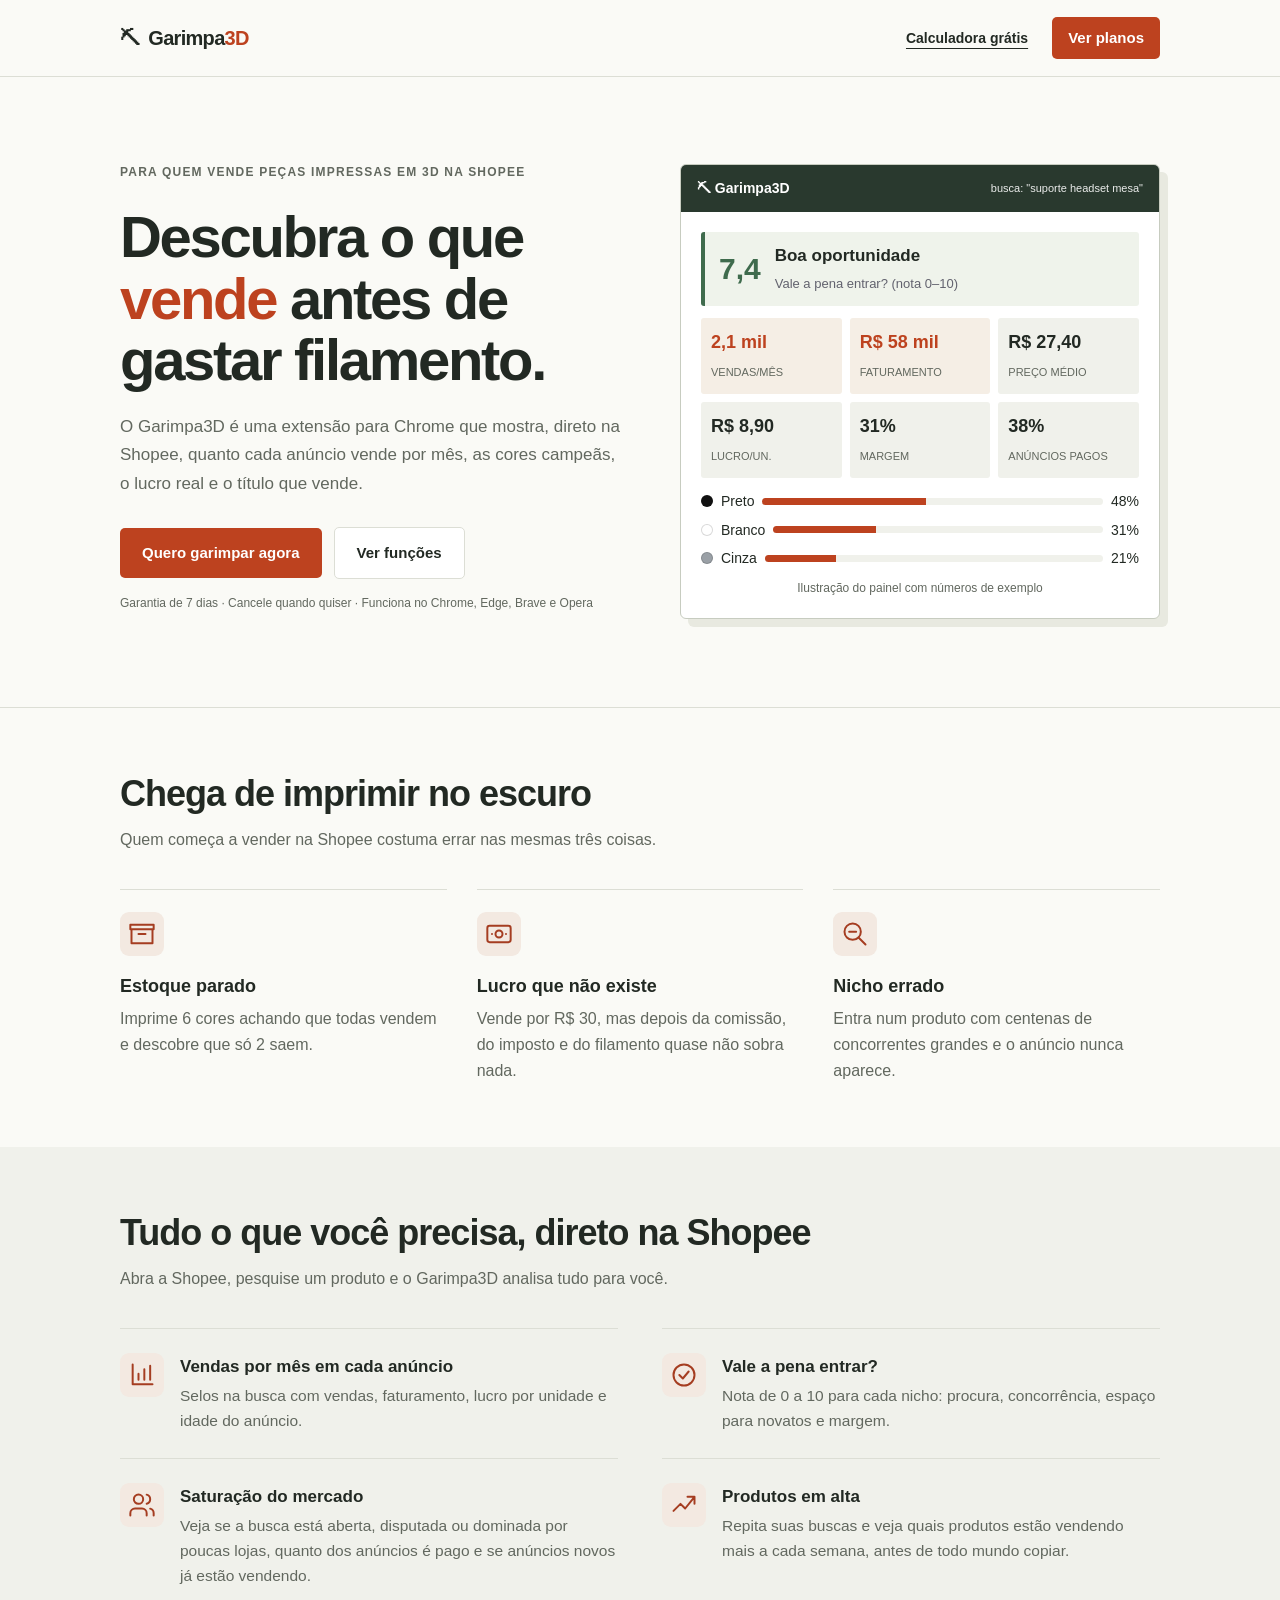
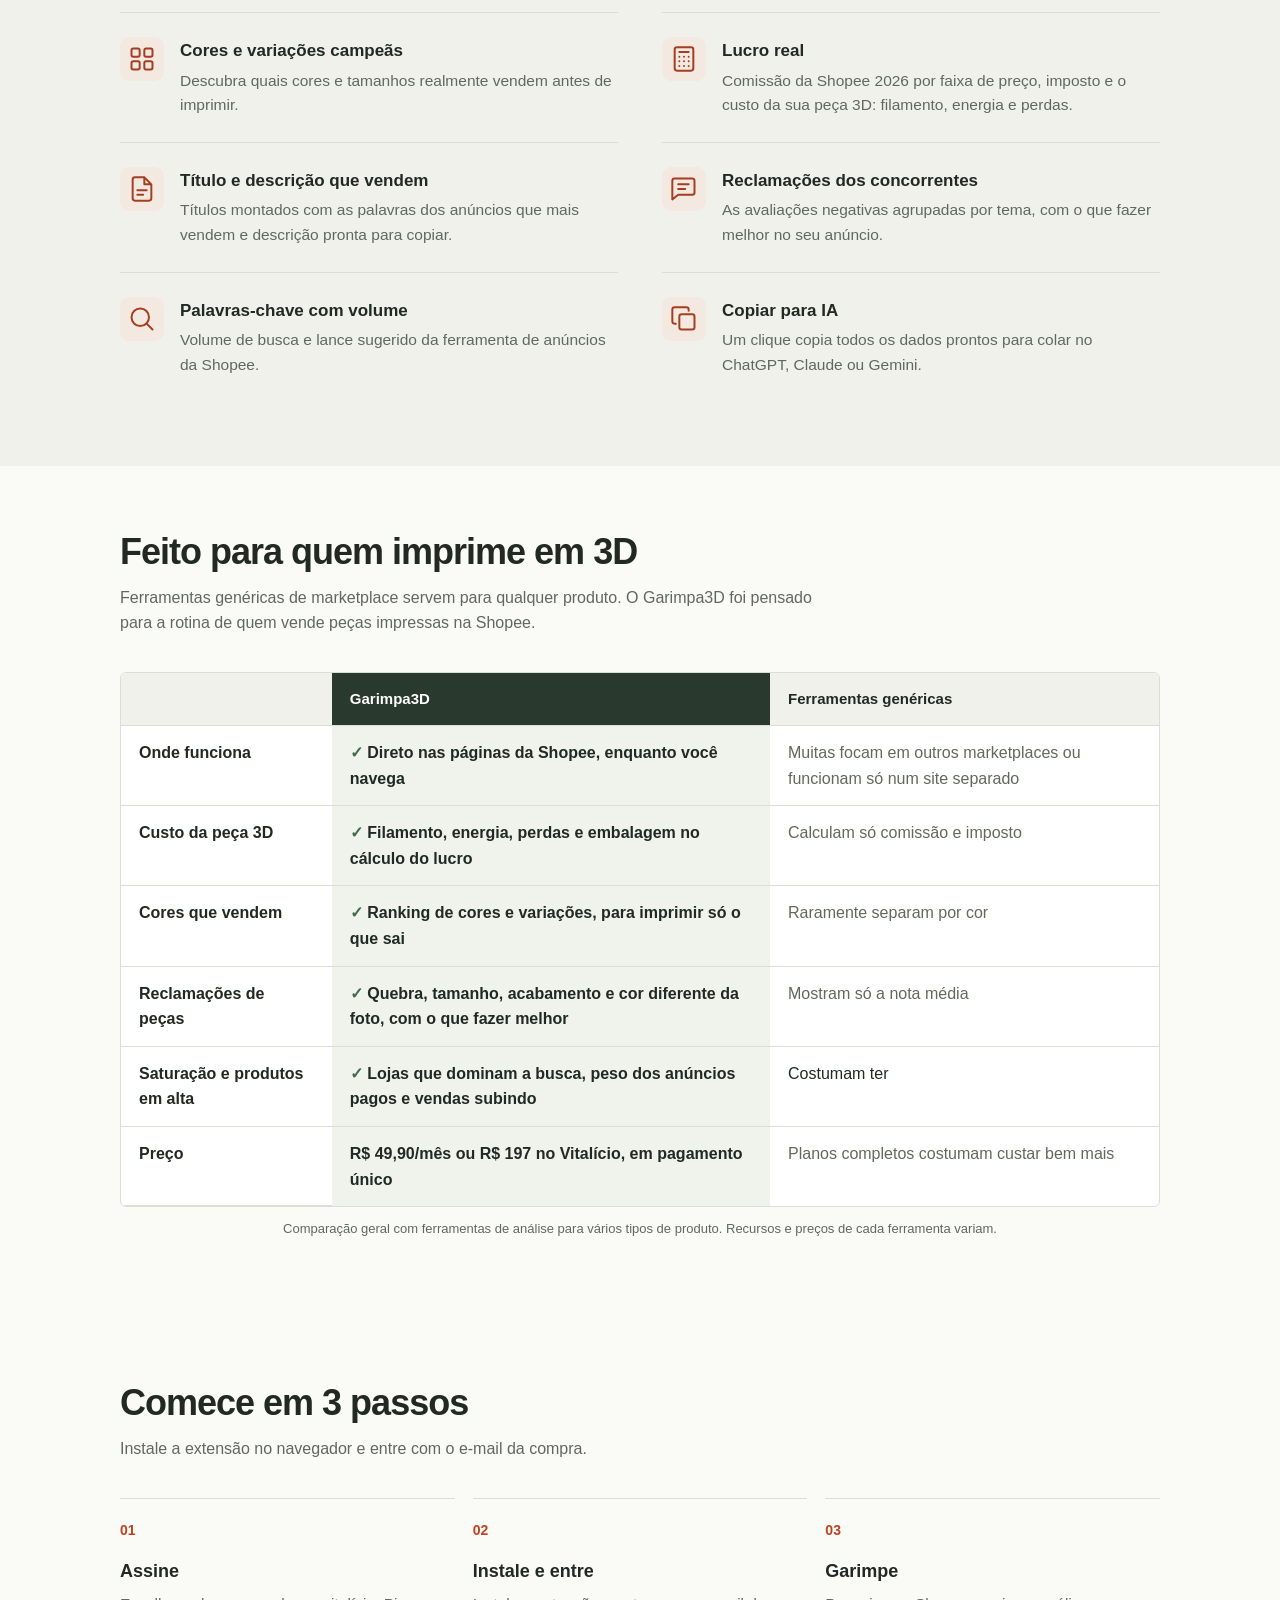
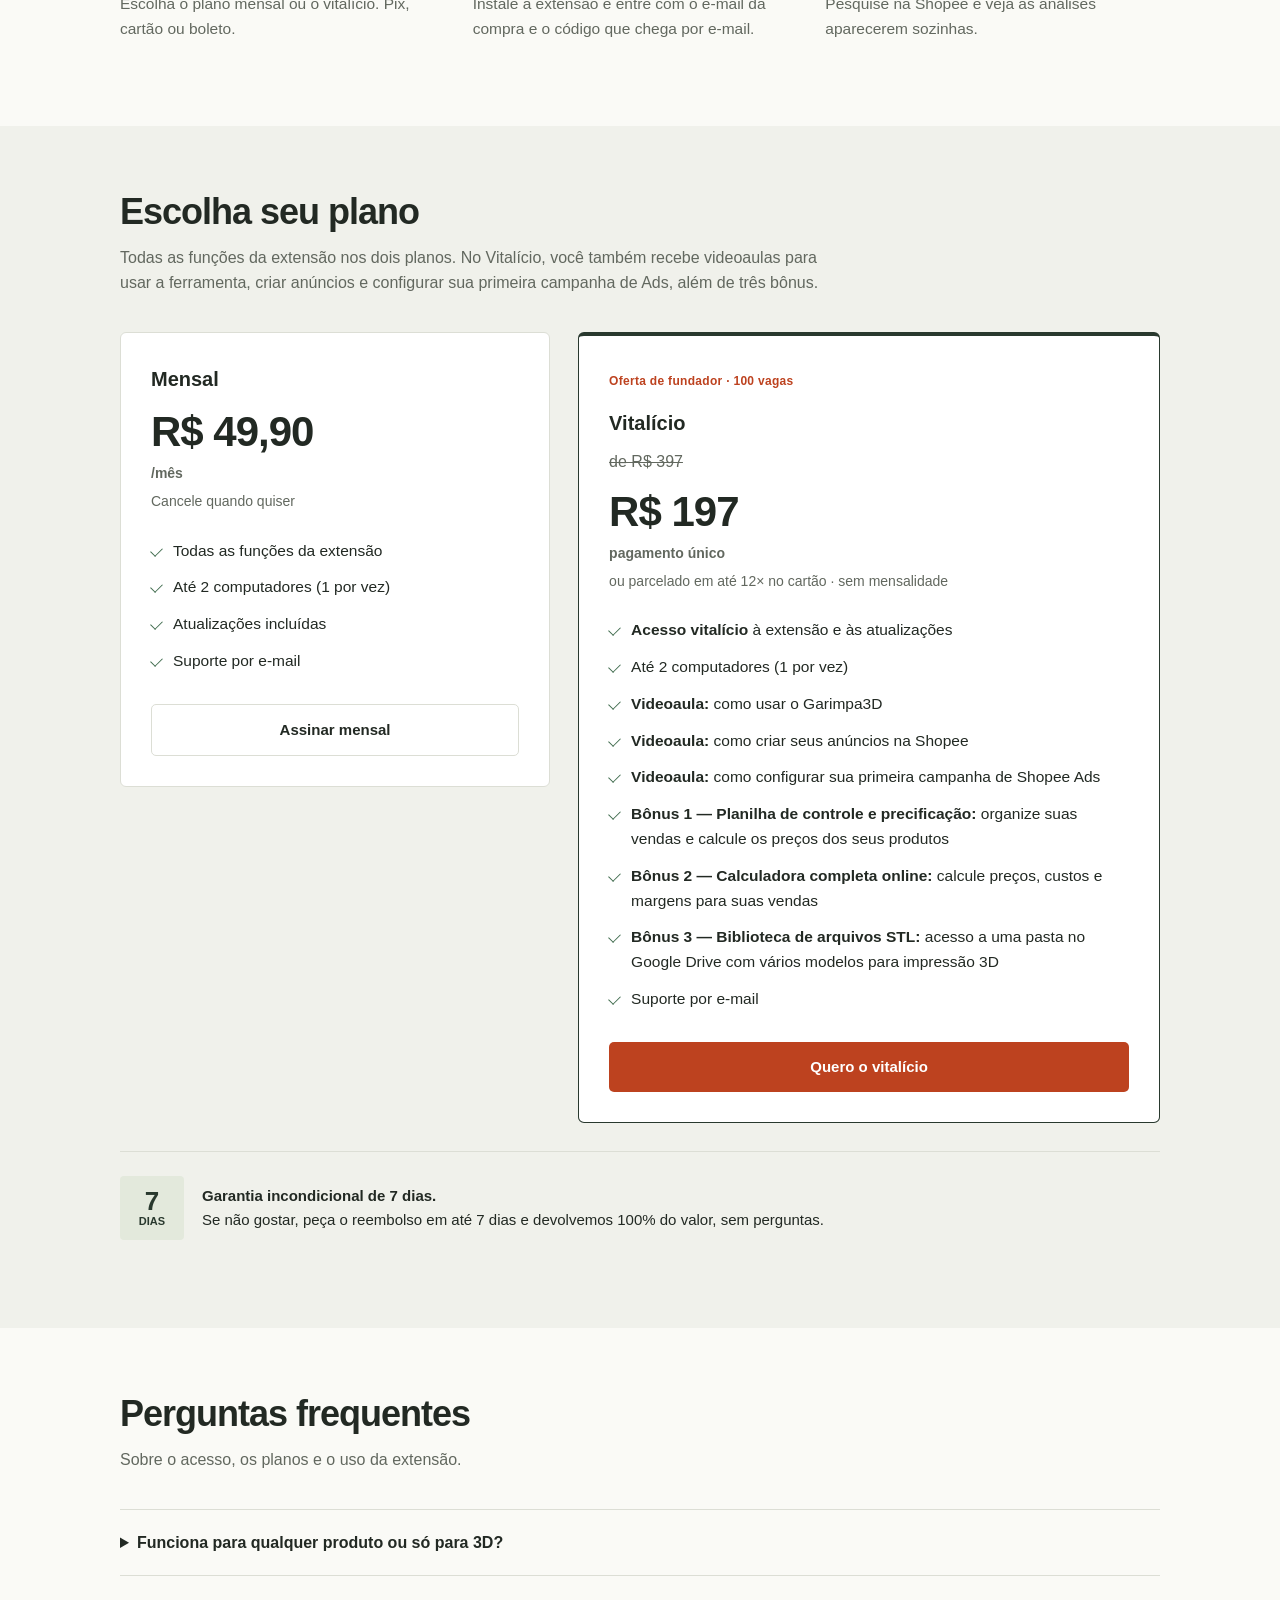
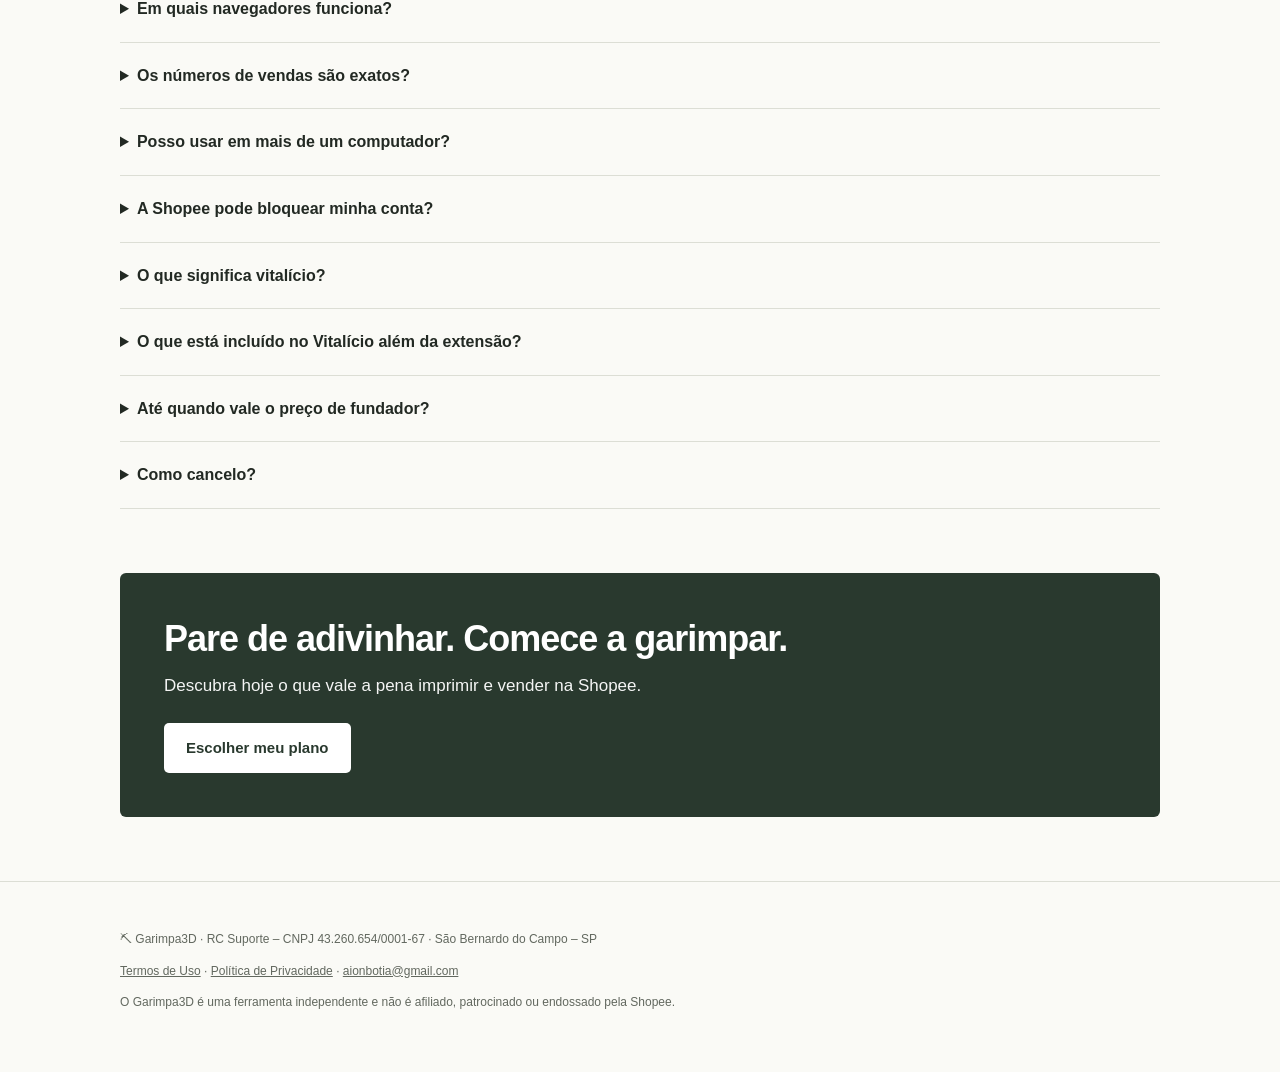
==== index.html @ c9b2838a "Melhora pagina de vendas e atualiza oferta vitalicia" ====
<!doctype html>
<html lang="pt-BR">
<head>
  <meta charset="utf-8">
  <meta name="viewport" content="width=device-width, initial-scale=1">
  <title>Garimpa3D – Descubra o que vende na Shopee</title>
  <meta name="description" content="Extensão para Chrome que mostra vendas por mês, cores campeãs, lucro real e títulos que vendem na Shopee. Feita para quem vende peças impressas em 3D.">
  <style>
    :root { --ink: #222923; --muted: #62685f; --line: #dcded5; --soft: #f0f1eb; --accent: #bd421f; --good: #3f6b4d; --bg: #fafaf6; }
    * { box-sizing: border-box; }
    body { margin: 0; background: var(--bg); color: var(--ink); font: 17px/1.6 -apple-system, "Segoe UI", Roboto, Arial, sans-serif; }
    a { color: inherit; }
    .wrap { max-width: 1080px; margin: 0 auto; padding: 0 20px; }
    header { position: sticky; top: 0; z-index: 10; background: rgba(255,255,255,.92); backdrop-filter: blur(8px); border-bottom: 1px solid var(--line); }
    header .wrap { display: flex; align-items: center; justify-content: space-between; height: 64px; }
    .logo { font-weight: 800; font-size: 20px; text-decoration: none; }
    .logo span { color: var(--accent); }
    .btn { display: inline-block; background: var(--accent); color: #fff; text-decoration: none; font-weight: 700; padding: 14px 26px; border-radius: 5px; box-shadow: none; transition: transform .15s; }
    .btn:hover { transform: translateY(-2px); }
    .btn.sm { padding: 9px 16px; font-size: 15px; box-shadow: none; }
    .btn.ghost { background: #fff; color: var(--ink); border: 1px solid var(--line); box-shadow: none; }

    .hero { padding: 72px 0 56px; background: radial-gradient(1200px 400px at 70% 0%, #fff1ec 0%, #fff 60%); }
    .hero .wrap { display: grid; grid-template-columns: 1.05fr 1fr; gap: 48px; align-items: center; }
    .tag { display: inline-block; background: #fff1ec; color: var(--accent); font-weight: 700; font-size: 14px; padding: 5px 12px; border-radius: 999px; }
    h1 { font-size: clamp(34px, 5vw, 52px); line-height: 1.1; margin: 16px 0; letter-spacing: -.5px; }
    h1 em { font-style: normal; color: var(--accent); }
    .lead { font-size: 19px; color: var(--muted); margin: 0 0 28px; }
    .cta-row { display: flex; gap: 12px; flex-wrap: wrap; align-items: center; }
    .micro { color: var(--muted); font-size: 14px; margin-top: 14px; }

    .mock { background: #fff; border: 1px solid var(--line); border-radius: 6px; box-shadow: 0 30px 80px rgba(20,20,40,.14); overflow: hidden; }
    .mock-head { background: var(--accent); color: #fff; padding: 12px 16px; font-weight: 800; display: flex; justify-content: space-between; }
    .mock-head small { font-weight: 500; opacity: .9; }
    .mock-body { padding: 16px; }
    .score { display: flex; gap: 14px; align-items: center; background: #f0fdf4; border-left: 4px solid var(--good); border-radius: 10px; padding: 10px 14px; margin-bottom: 12px; }
    .score b { font-size: 30px; color: var(--good); }
    .kpis { display: grid; grid-template-columns: repeat(3, 1fr); gap: 8px; }
    .kpi { background: var(--soft); border-radius: 10px; padding: 10px; }
    .kpi b { display: block; font-size: 18px; }
    .kpi span { font-size: 11px; color: var(--muted); text-transform: uppercase; }
    .kpi.hl { background: #fff1ec; } .kpi.hl b { color: var(--accent); }
    .bars { margin-top: 12px; }
    .bar-row { display: flex; align-items: center; gap: 8px; font-size: 14px; margin: 6px 0; }
    .dot { width: 12px; height: 12px; border-radius: 50%; border: 1px solid rgba(0,0,0,.15); }
    .bar { flex: 1; height: 7px; background: var(--soft); border-radius: 4px; overflow: hidden; }
    .bar i { display: block; height: 100%; background: var(--accent); }
    .mock-note { font-size: 12px; color: var(--muted); margin-top: 10px; text-align: center; }

    section { padding: 72px 0; }
    section.alt { background: var(--soft); }
    h2 { font-size: clamp(28px, 3.6vw, 38px); line-height: 1.2; margin: 0 0 12px; text-align: center; }
    .sub { text-align: center; color: var(--muted); max-width: 680px; margin: 0 auto 40px; }

    .pains { display: grid; grid-template-columns: repeat(3, 1fr); gap: 18px; }
    .pain { background: #fff; border: 1px solid var(--line); border-radius: 6px; padding: 22px; }
    .pain .ico { font-size: 28px; }
    .pain h3 { margin: 8px 0 6px; font-size: 19px; }
    .pain p { margin: 0; color: var(--muted); font-size: 16px; }

    .features { display: grid; grid-template-columns: repeat(2, 1fr); gap: 18px; }
    .feat { display: flex; gap: 14px; background: #fff; border: 1px solid var(--line); border-radius: 6px; padding: 20px; }
    .feat .ico { flex: none; width: 46px; height: 46px; border-radius: 5px; background: #fff1ec; display: grid; place-items: center; font-size: 22px; }
    .feat h3 { margin: 0 0 4px; font-size: 18px; }
    .feat p { margin: 0; color: var(--muted); font-size: 15.5px; }

    .steps { display: grid; grid-template-columns: repeat(3, 1fr); gap: 18px; counter-reset: s; }
    .step { text-align: center; padding: 10px 16px; }
    .step::before { counter-increment: s; content: counter(s); display: grid; place-items: center; width: 46px; height: 46px; margin: 0 auto 12px; border-radius: 50%; background: var(--accent); color: #fff; font-weight: 800; font-size: 20px; }
    .step h3 { margin: 0 0 6px; font-size: 18px; }
    .step p { margin: 0; color: var(--muted); font-size: 15.5px; }

    .plans { display: grid; grid-template-columns: repeat(2, minmax(0, 360px)); gap: 20px; justify-content: center; }
    .plan { position: relative; background: #fff; border: 1px solid var(--line); border-radius: 6px; padding: 28px; text-align: center; }
    .plan.best { border: 2px solid var(--accent); box-shadow: none; }
    .ribbon { position: absolute; top: -14px; left: 50%; transform: translateX(-50%); background: var(--accent); color: #fff; font-size: 13px; font-weight: 700; padding: 4px 14px; border-radius: 999px; white-space: nowrap; }
    .plan h3 { margin: 0; font-size: 20px; }
    .price { font-size: 42px; font-weight: 800; margin: 12px 0 0; letter-spacing: -1px; }
    .price small { font-size: 16px; font-weight: 600; color: var(--muted); letter-spacing: 0; }
    .price-note { color: var(--muted); font-size: 14px; min-height: 22px; }
    .price-old { color: var(--muted); font-size: 16px; text-decoration: line-through; margin-top: 10px; }
    .plan ul { list-style: none; padding: 0; margin: 20px 0 24px; text-align: left; }
    .plan li { padding: 6px 0 6px 26px; position: relative; font-size: 15.5px; }
    .plan li::before { content: "✓"; position: absolute; left: 0; color: var(--good); font-weight: 800; }
    .plan .btn { display: block; }

    .guarantee { display: flex; gap: 18px; align-items: center; max-width: 720px; margin: 36px auto 0; background: #fff; border: 1px solid var(--line); border-radius: 6px; padding: 20px 24px; }
    .seal { flex: none; width: 76px; height: 76px; border-radius: 50%; background: var(--accent); color: #fff; display: grid; place-items: center; text-align: center; font-weight: 800; line-height: 1.05; font-size: 15px; }
    .seal b { font-size: 26px; display: block; }

    .compare-wrap { overflow-x: auto; max-width: 860px; margin: 0 auto; }
    .compare { width: 100%; border-collapse: separate; border-spacing: 0; background: #fff; border: 1px solid var(--line); border-radius: 6px; overflow: hidden; font-size: 16px; }
    .compare th, .compare td { padding: 14px 18px; text-align: left; border-bottom: 1px solid var(--line); vertical-align: top; }
    .compare tr:last-child td { border-bottom: 0; }
    .compare thead th { background: var(--soft); font-size: 15px; }
    .compare thead th.us { background: var(--accent); color: #fff; }
    .compare td.us { background: #fff7f4; font-weight: 600; }
    .compare .yes { color: var(--good); font-weight: 800; }
    .compare .no { color: var(--muted); }
    .compare-note { text-align: center; color: var(--muted); font-size: 13px; margin-top: 12px; }

    details { background: #fff; border: 1px solid var(--line); border-radius: 5px; padding: 16px 20px; margin: 0 auto 10px; max-width: 760px; }
    summary { cursor: pointer; font-weight: 700; }
    details p { color: var(--muted); margin: 10px 0 0; }

    .final { text-align: center; background: linear-gradient(135deg, var(--accent), var(--accent-2)); color: #fff; border-radius: 22px; padding: 48px 24px; }
    .final h2 { color: #fff; }
    .final p { opacity: .95; margin: 0 0 24px; }
    .final .btn { background: #fff; color: var(--accent); }

    footer { padding: 36px 0 48px; color: var(--muted); font-size: 14px; text-align: center; }
    footer a { color: var(--muted); }

    @media (max-width: 860px) {
      .hero .wrap, .features, .pains, .steps, .plans { grid-template-columns: 1fr; }
      .hero { padding-top: 40px; }
      .guarantee { flex-direction: column; text-align: center; }
    }

    html { scroll-padding-top: 90px; }
    .icon { width: 26px; height: 26px; flex: none; vertical-align: middle; }
    a:focus-visible, summary:focus-visible { outline: 3px solid var(--accent); outline-offset: 5px; }
    header { background: rgba(250,250,246,.97); }
    header .wrap { height: 76px; }
    .logo { display: inline-flex; align-items: center; gap: 9px; letter-spacing: -.7px; }
    .logo .icon { width: 32px; height: 32px; color: var(--accent); }
    .logo span { color: inherit; }
    .header-actions { display: flex; gap: 24px; align-items: center; }
    .header-link { font-size: 14px; font-weight: 600; text-underline-offset: 5px; }
    .hero { padding: 80px 0; background: none; border-bottom: 1px solid var(--line); }
    .hero .wrap { gap: 56px; }
    .tag { padding: 0; background: none; color: var(--muted); border-radius: 0; font-size: 12px; letter-spacing: 1.2px; text-transform: uppercase; }
    h1 { font-size: clamp(38px, 4.7vw, 58px); font-weight: 700; letter-spacing: -2.3px; line-height: 1.06; margin: 22px 0; }
    .lead { font-size: 17px; line-height: 1.7; }
    .btn { font-size: 15px; padding: 13px 22px; }
    .btn:hover { transform: none; background: #9e3518; }
    .btn.ghost:hover { background: var(--soft); }
    .micro { font-size: 12px; line-height: 1.8; }
    .mock { box-shadow: 8px 8px 0 #e8e9e0; border-color: #c7ccc0; }
    .mock-head { background: #29392e; align-items: center; gap: 10px; flex-wrap: wrap; font-size: 14px; }
    .mock-brand { display: inline-flex; align-items: center; gap: 7px; }
    .mock-brand .icon { width: 20px; height: 20px; }
    .mock-head small { font-size: 11px; }
    .mock-body { padding: 20px; }
    .score { background: #eff3eb; border-radius: 3px; }
    .kpi { border-radius: 3px; }
    .kpi.hl { background: #f5eee5; }
    section { padding: 64px 0; }
    h2 { text-align: left; letter-spacing: -1px; font-size: clamp(27px, 3.2vw, 36px); font-weight: 650; }
    .sub { text-align: left; margin: 0 0 36px; max-width: 700px; font-size: 16px; }
    .pains { gap: 30px; }
    .pain { background: none; padding: 22px 0 0; border: 0; border-top: 1px solid var(--line); border-radius: 0; }
    .pain .ico { color: var(--accent); margin-bottom: 16px; }
    .pain h3 { font-size: 18px; }
    .features { column-gap: 44px; row-gap: 0; }
    .feat { background: none; border: 0; border-top: 1px solid var(--line); border-radius: 0; padding: 24px 0; gap: 16px; }
    .feat .ico { width: 30px; height: 30px; background: none; color: var(--accent); border-radius: 0; }
    .feat h3 { font-size: 17px; }
    .step { text-align: left; padding: 20px 0; border-top: 1px solid var(--line); }
    .step::before { content: '0' counter(s); display: block; margin: 0 0 16px; width: auto; height: auto; color: var(--accent); background: none; border-radius: 0; font-size: 14px; font-variant-numeric: tabular-nums; }
    .plans { grid-template-columns: minmax(0, .85fr) minmax(0, 1.15fr); align-items: start; gap: 28px; }
    .plan { text-align: left; padding: 30px; }
    .plan.best { border: 1px solid #29392e; border-top: 4px solid #29392e; }
    .ribbon { position: static; display: inline-block; transform: none; background: none; color: var(--accent); padding: 0; border-radius: 0; margin-bottom: 16px; font-size: 12px; letter-spacing: .3px; }
    .price { line-height: 1.2; margin-bottom: 8px; }
    .price small { display: block; font-size: 14px; margin-top: 8px; }
    .plan li { padding-left: 22px; }
    .plan li::before { content: ''; width: 10px; height: 6px; border-left: 1.5px solid var(--good); border-bottom: 1.5px solid var(--good); transform: rotate(-45deg); top: 14px; }
    .plan .btn { text-align: center; }
    .guarantee { max-width: none; margin-top: 28px; padding: 24px 0; border: 0; border-top: 1px solid var(--line); background: none; border-radius: 0; font-size: 15px; }
    .seal { width: 64px; height: 64px; border-radius: 4px; background: #e3e9dc; color: #29392e; font-size: 11px; }
    .compare-wrap { max-width: none; }
    .compare thead th.us { background: #29392e; }
    .compare td.us { background: #eff3eb; }
    details { max-width: none; background: none; border: 0; border-top: 1px solid var(--line); border-radius: 0; margin: 0; padding: 20px 0; }
    details:last-child { border-bottom: 1px solid var(--line); }
    summary { font-size: 16px; }
    .final { text-align: left; background: #29392e; border-radius: 6px; padding: 44px; }
    .final .btn { color: #29392e; }
    .final .btn:hover { background: #e3e9dc; }
    footer { text-align: left; border-top: 1px solid var(--line); font-size: 12px; }
    footer .icon { width: 20px; height: 20px; margin-right: 5px; }
    @media (max-width: 860px) {
      .hero .wrap, .plans { grid-template-columns: 1fr; }
      .hero { padding: 44px 0 56px; }
      .hero .wrap { gap: 36px; }
      .guarantee { flex-direction: row; text-align: left; align-items: flex-start; }
      section { padding: 44px 0; }
    }
    @media (max-width: 480px) {
      .wrap { padding: 0 18px; }
      header .wrap { height: 68px; }
      .logo { font-size: 18px; gap: 5px; }
      .logo .icon { width: 25px; height: 25px; }
      .header-actions { gap: 10px; }
      .header-link { max-width: 74px; font-size: 11px; line-height: 1.3; }
      .btn.sm { padding: 8px 11px; font-size: 12px; }
      h1 { letter-spacing: -1.5px; }
      .mock-body { padding: 12px; }
      .kpi { padding: 8px; }
      .kpi b { font-size: 16px; }
      .kpi span { font-size: 9px; }
      .plan { padding: 24px; }
      .compare { min-width: 620px; }
      .final { padding: 28px 22px; }
    }
    @media (prefers-reduced-motion: reduce) { .btn { transition: none; } }

    /* Ícones de funções e benefícios; a marca mantém suas dimensões. */
    .pain .ico, .feat .ico {
      display: flex; align-items: center; justify-content: center;
      flex: 0 0 44px; width: 44px; height: 44px;
      color: #a53d21; background: #f3e9e1; border-radius: 9px;
      font-size: 0; line-height: 1;
    }
    .pain .ico .icon, .feat .ico .icon {
      display: block; flex: 0 0 28px; width: 28px; height: 28px;
      min-width: 28px; overflow: visible;
    }
  </style>
</head>
<body>

<header>
  <div class="wrap">
    <a class="logo" href="#">⛏ <span>Garimpa<span style="color:var(--accent)">3D</span></span></a>
    <nav class="header-actions" aria-label="Navegação principal"><a class="header-link" href="calculadora.html">Calculadora grátis</a><a class="btn sm" href="#planos">Ver planos</a></nav>
  </div>
</header>

<main>
<section class="hero">
  <div class="wrap">
    <div>
      <span class="tag">Para quem vende peças impressas em 3D na Shopee</span>
      <h1>Descubra o que <em>vende</em> antes de gastar filamento.</h1>
      <p class="lead">O Garimpa3D é uma extensão para Chrome que mostra, direto na Shopee, quanto cada anúncio vende por mês, as cores campeãs, o lucro real e o título que vende.</p>
      <div class="cta-row">
        <a class="btn" href="#planos">Quero garimpar agora</a>
        <a class="btn ghost" href="#funcoes">Ver funções</a>
      </div>
      <p class="micro">Garantia de 7 dias · Cancele quando quiser · Funciona no Chrome, Edge, Brave e Opera</p>
    </div>

    <div class="mock" aria-label="Exemplo do painel do Garimpa3D">
      <div class="mock-head"><span class="mock-brand">⛏ Garimpa3D</span> <small>busca: "suporte headset mesa"</small></div>
      <div class="mock-body">
        <div class="score"><b>7,4</b><div><strong>Boa oportunidade</strong><br><span style="font-size:13px;color:#62626e">Vale a pena entrar? (nota 0–10)</span></div></div>
        <div class="kpis">
          <div class="kpi hl"><b>2,1 mil</b><span>Vendas/mês</span></div>
          <div class="kpi hl"><b>R$ 58 mil</b><span>Faturamento</span></div>
          <div class="kpi"><b>R$ 27,40</b><span>Preço médio</span></div>
          <div class="kpi"><b>R$ 8,90</b><span>Lucro/un.</span></div>
          <div class="kpi"><b>31%</b><span>Margem</span></div>
          <div class="kpi"><b>38%</b><span>Anúncios pagos</span></div>
        </div>
        <div class="bars">
          <div class="bar-row"><span class="dot" style="background:#111"></span> Preto <div class="bar"><i style="width:48%"></i></div> 48%</div>
          <div class="bar-row"><span class="dot" style="background:#fff"></span> Branco <div class="bar"><i style="width:31%"></i></div> 31%</div>
          <div class="bar-row"><span class="dot" style="background:#9aa0a6"></span> Cinza <div class="bar"><i style="width:21%"></i></div> 21%</div>
        </div>
        <div class="mock-note">Ilustração do painel com números de exemplo</div>
      </div>
    </div>
  </div>
</section>

<section>
  <div class="wrap">
    <h2>Chega de imprimir no escuro</h2>
    <p class="sub">Quem começa a vender na Shopee costuma errar nas mesmas três coisas.</p>
    <div class="pains">
      <div class="pain"><div class="ico"><svg class="icon" width="28" height="28" viewBox="0 0 24 24" fill="none" stroke="currentColor" stroke-width="1.7" stroke-linecap="round" stroke-linejoin="round" aria-hidden="true" focusable="false"><path d="M21 8v12H3V8M2 4h20v4H2zM9 12h6"/></svg></div><h3>Estoque parado</h3><p>Imprime 6 cores achando que todas vendem e descobre que só 2 saem.</p></div>
      <div class="pain"><div class="ico"><svg class="icon" width="28" height="28" viewBox="0 0 24 24" fill="none" stroke="currentColor" stroke-width="1.7" stroke-linecap="round" stroke-linejoin="round" aria-hidden="true" focusable="false"><rect x="2" y="5" width="20" height="14" rx="2"/><circle cx="12" cy="12" r="3"/><path d="M6 12h.01M18 12h.01"/></svg></div><h3>Lucro que não existe</h3><p>Vende por R$ 30, mas depois da comissão, do imposto e do filamento quase não sobra nada.</p></div>
      <div class="pain"><div class="ico"><svg class="icon" width="28" height="28" viewBox="0 0 24 24" fill="none" stroke="currentColor" stroke-width="1.7" stroke-linecap="round" stroke-linejoin="round" aria-hidden="true" focusable="false"><circle cx="10" cy="10" r="7"/><path d="m15 15 6 6M7 10h6"/></svg></div><h3>Nicho errado</h3><p>Entra num produto com centenas de concorrentes grandes e o anúncio nunca aparece.</p></div>
    </div>
  </div>
</section>

<section class="alt" id="funcoes">
  <div class="wrap">
    <h2>Tudo o que você precisa, direto na Shopee</h2>
    <p class="sub">Abra a Shopee, pesquise um produto e o Garimpa3D analisa tudo para você.</p>
    <div class="features">
      <div class="feat"><div class="ico"><svg class="icon" width="28" height="28" viewBox="0 0 24 24" fill="none" stroke="currentColor" stroke-width="1.7" stroke-linecap="round" stroke-linejoin="round" aria-hidden="true" focusable="false"><path d="M4 3v17h17M9 16v-5m5 5V7m5 9V4"/></svg></div><div><h3>Vendas por mês em cada anúncio</h3><p>Selos na busca com vendas, faturamento, lucro por unidade e idade do anúncio.</p></div></div>
      <div class="feat"><div class="ico"><svg class="icon" width="28" height="28" viewBox="0 0 24 24" fill="none" stroke="currentColor" stroke-width="1.7" stroke-linecap="round" stroke-linejoin="round" aria-hidden="true" focusable="false"><circle cx="12" cy="12" r="9"/><path d="m8 12 3 3 5-6"/></svg></div><div><h3>Vale a pena entrar?</h3><p>Nota de 0 a 10 para cada nicho: procura, concorrência, espaço para novatos e margem.</p></div></div>
      <div class="feat"><div class="ico"><svg class="icon" width="28" height="28" viewBox="0 0 24 24" fill="none" stroke="currentColor" stroke-width="1.7" stroke-linecap="round" stroke-linejoin="round" aria-hidden="true" focusable="false"><path d="M16 21v-2a4 4 0 0 0-4-4H6a4 4 0 0 0-4 4v2m20 0v-2a4 4 0 0 0-3-3.87M16 3.13a4 4 0 0 1 0 7.75"/><circle cx="9" cy="7" r="4"/></svg></div><div><h3>Saturação do mercado</h3><p>Veja se a busca está aberta, disputada ou dominada por poucas lojas, quanto dos anúncios é pago e se anúncios novos já estão vendendo.</p></div></div>
      <div class="feat"><div class="ico"><svg class="icon" width="28" height="28" viewBox="0 0 24 24" fill="none" stroke="currentColor" stroke-width="1.7" stroke-linecap="round" stroke-linejoin="round" aria-hidden="true" focusable="false"><path d="m3 17 6-6 4 4 8-10m-6 0h6v6"/></svg></div><div><h3>Produtos em alta</h3><p>Repita suas buscas e veja quais produtos estão vendendo mais a cada semana, antes de todo mundo copiar.</p></div></div>
      <div class="feat"><div class="ico"><svg class="icon" width="28" height="28" viewBox="0 0 24 24" fill="none" stroke="currentColor" stroke-width="1.7" stroke-linecap="round" stroke-linejoin="round" aria-hidden="true" focusable="false"><rect x="3" y="3" width="7" height="7" rx="1.5"/><rect x="14" y="3" width="7" height="7" rx="1.5"/><rect x="3" y="14" width="7" height="7" rx="1.5"/><rect x="14" y="14" width="7" height="7" rx="1.5"/></svg></div><div><h3>Cores e variações campeãs</h3><p>Descubra quais cores e tamanhos realmente vendem antes de imprimir.</p></div></div>
      <div class="feat"><div class="ico"><svg class="icon" width="28" height="28" viewBox="0 0 24 24" fill="none" stroke="currentColor" stroke-width="1.7" stroke-linecap="round" stroke-linejoin="round" aria-hidden="true" focusable="false"><rect x="4" y="2" width="16" height="20" rx="2"/><path d="M8 6h8M8 10h.01M12 10h.01M16 10h.01M8 14h.01M12 14h.01M16 14h.01M8 18h.01M12 18h.01M16 18h.01"/></svg></div><div><h3>Lucro real</h3><p>Comissão da Shopee 2026 por faixa de preço, imposto e o custo da sua peça 3D: filamento, energia e perdas.</p></div></div>
      <div class="feat"><div class="ico"><svg class="icon" width="28" height="28" viewBox="0 0 24 24" fill="none" stroke="currentColor" stroke-width="1.7" stroke-linecap="round" stroke-linejoin="round" aria-hidden="true" focusable="false"><path d="M14 2H6a2 2 0 0 0-2 2v16a2 2 0 0 0 2 2h12a2 2 0 0 0 2-2V8Zm0 0v6h6M8 13h8M8 17h5"/></svg></div><div><h3>Título e descrição que vendem</h3><p>Títulos montados com as palavras dos anúncios que mais vendem e descrição pronta para copiar.</p></div></div>
      <div class="feat"><div class="ico"><svg class="icon" width="28" height="28" viewBox="0 0 24 24" fill="none" stroke="currentColor" stroke-width="1.7" stroke-linecap="round" stroke-linejoin="round" aria-hidden="true" focusable="false"><path d="M21 15a2 2 0 0 1-2 2H7l-5 4V5a2 2 0 0 1 2-2h15a2 2 0 0 1 2 2ZM7 8h9M7 12h6"/></svg></div><div><h3>Reclamações dos concorrentes</h3><p>As avaliações negativas agrupadas por tema, com o que fazer melhor no seu anúncio.</p></div></div>
      <div class="feat"><div class="ico"><svg class="icon" width="28" height="28" viewBox="0 0 24 24" fill="none" stroke="currentColor" stroke-width="1.7" stroke-linecap="round" stroke-linejoin="round" aria-hidden="true" focusable="false"><circle cx="10.5" cy="10.5" r="7.5"/><path d="m16 16 5 5"/></svg></div><div><h3>Palavras-chave com volume</h3><p>Volume de busca e lance sugerido da ferramenta de anúncios da Shopee.</p></div></div>
      <div class="feat"><div class="ico"><svg class="icon" width="28" height="28" viewBox="0 0 24 24" fill="none" stroke="currentColor" stroke-width="1.7" stroke-linecap="round" stroke-linejoin="round" aria-hidden="true" focusable="false"><rect x="8" y="8" width="13" height="13" rx="2"/><path d="M16 5V4a2 2 0 0 0-2-2H4a2 2 0 0 0-2 2v10a2 2 0 0 0 2 2h1"/></svg></div><div><h3>Copiar para IA</h3><p>Um clique copia todos os dados prontos para colar no ChatGPT, Claude ou Gemini.</p></div></div>
    </div>
  </div>
</section>

<section>
  <div class="wrap">
    <h2>Feito para quem imprime em 3D</h2>
    <p class="sub">Ferramentas genéricas de marketplace servem para qualquer produto. O Garimpa3D foi pensado para a rotina de quem vende peças impressas na Shopee.</p>
    <div class="compare-wrap">
      <table class="compare">
        <thead><tr><th></th><th class="us">Garimpa3D</th><th>Ferramentas genéricas</th></tr></thead>
        <tbody>
          <tr><th>Onde funciona</th><td class="us"><span class="yes">✓</span> Direto nas páginas da Shopee, enquanto você navega</td><td class="no">Muitas focam em outros marketplaces ou funcionam só num site separado</td></tr>
          <tr><th>Custo da peça 3D</th><td class="us"><span class="yes">✓</span> Filamento, energia, perdas e embalagem no cálculo do lucro</td><td class="no">Calculam só comissão e imposto</td></tr>
          <tr><th>Cores que vendem</th><td class="us"><span class="yes">✓</span> Ranking de cores e variações, para imprimir só o que sai</td><td class="no">Raramente separam por cor</td></tr>
          <tr><th>Reclamações de peças</th><td class="us"><span class="yes">✓</span> Quebra, tamanho, acabamento e cor diferente da foto, com o que fazer melhor</td><td class="no">Mostram só a nota média</td></tr>
          <tr><th>Saturação e produtos em alta</th><td class="us"><span class="yes">✓</span> Lojas que dominam a busca, peso dos anúncios pagos e vendas subindo</td><td>Costumam ter</td></tr>
          <tr><th>Preço</th><td class="us">R$ 49,90/mês ou R$ 197 no Vitalício, em pagamento único</td><td class="no">Planos completos costumam custar bem mais</td></tr>
        </tbody>
      </table>
    </div>
    <p class="compare-note">Comparação geral com ferramentas de análise para vários tipos de produto. Recursos e preços de cada ferramenta variam.</p>
  </div>
</section>

<section>
  <div class="wrap">
    <h2>Comece em 3 passos</h2>
    <p class="sub">Instale a extensão no navegador e entre com o e-mail da compra.</p>
    <div class="steps">
      <div class="step"><h3>Assine</h3><p>Escolha o plano mensal ou o vitalício. Pix, cartão ou boleto.</p></div>
      <div class="step"><h3>Instale e entre</h3><p>Instale a extensão e entre com o e-mail da compra e o código que chega por e-mail.</p></div>
      <div class="step"><h3>Garimpe</h3><p>Pesquise na Shopee e veja as análises aparecerem sozinhas.</p></div>
    </div>
  </div>
</section>

<section class="alt" id="planos">
  <div class="wrap">
    <h2>Escolha seu plano</h2>
    <p class="sub">Todas as funções da extensão nos dois planos. No Vitalício, você também recebe videoaulas para usar a ferramenta, criar anúncios e configurar sua primeira campanha de Ads, além de três bônus.</p>
    <div class="plans">
      <div class="plan">
        <h3>Mensal</h3>
        <div class="price">R$ 49,90 <small>/mês</small></div>
        <div class="price-note">Cancele quando quiser</div>
        <ul>
          <li>Todas as funções da extensão</li>
          <li>Até 2 computadores (1 por vez)</li>
          <li>Atualizações incluídas</li>
          <li>Suporte por e-mail</li>
        </ul>
        <a class="btn ghost" href="https://pay.kiwify.com.br/4R8F7N6">Assinar mensal</a>
      </div>
      <div class="plan best">
        <span class="ribbon">Oferta de fundador · 100 vagas</span>
        <h3>Vitalício</h3>
        <div class="price-old">de R$ 397</div>
        <div class="price">R$ 197 <small>pagamento único</small></div>
        <div class="price-note">ou parcelado em até 12× no cartão · sem mensalidade</div>
        <ul>
          <li><b>Acesso vitalício</b> à extensão e às atualizações</li>
          <li>Até 2 computadores (1 por vez)</li>
          <li><b>Videoaula:</b> como usar o Garimpa3D</li>
          <li><b>Videoaula:</b> como criar seus anúncios na Shopee</li>
          <li><b>Videoaula:</b> como configurar sua primeira campanha de Shopee Ads</li>
          <li><b>Bônus 1 — Planilha de controle e precificação:</b> organize suas vendas e calcule os preços dos seus produtos</li>
          <li><b>Bônus 2 — Calculadora completa online:</b> calcule preços, custos e margens para suas vendas</li>
          <li><b>Bônus 3 — Biblioteca de arquivos STL:</b> acesso a uma pasta no Google Drive com vários modelos para impressão 3D</li>
          <li>Suporte por e-mail</li>
        </ul>
        <a class="btn" href="https://pay.kiwify.com.br/8T07aas">Quero o vitalício</a>
      </div>
    </div>

    <div class="guarantee">
      <div class="seal"><div><b>7</b>DIAS</div></div>
      <div><strong>Garantia incondicional de 7 dias.</strong><br>Se não gostar, peça o reembolso em até 7 dias e devolvemos 100% do valor, sem perguntas.</div>
    </div>
  </div>
</section>

<section>
  <div class="wrap">
    <h2>Perguntas frequentes</h2>
    <p class="sub">Sobre o acesso, os planos e o uso da extensão.</p>
    <details><summary>Funciona para qualquer produto ou só para 3D?</summary><p>Funciona em qualquer busca da Shopee. Ele já vem com o nicho "Impressão 3D" configurado e tem a calculadora de custo de peça impressa, mas você pode criar outros nichos.</p></details>
    <details><summary>Em quais navegadores funciona?</summary><p>Google Chrome e navegadores baseados nele: Microsoft Edge, Brave e Opera, no computador.</p></details>
    <details><summary>Os números de vendas são exatos?</summary><p>Vendas por mês e total vendido vêm da própria Shopee. Faturamento, lucro dos concorrentes e vendas por variação são estimativas calculadas a partir desses dados.</p></details>
    <details><summary>Posso usar em mais de um computador?</summary><p>Sim, em até 2 computadores cadastrados, um de cada vez. A assinatura é pessoal e não pode ser compartilhada.</p></details>
    <details><summary>A Shopee pode bloquear minha conta?</summary><p>O Garimpa3D só lê as informações que a própria Shopee já mostra na tela enquanto você navega. Ele não faz ações automáticas na sua conta, como seguir pessoas em massa.</p></details>
    <details><summary>O que significa vitalício?</summary><p>Você paga uma vez e usa o Garimpa3D sem mensalidade, com todas as atualizações, enquanto o produto for oferecido. Se um dia ele for encerrado, avisamos com pelo menos 90 dias de antecedência. As aulas e a planilha ficam com você.</p></details>
    <details><summary>O que está incluído no Vitalício além da extensão?</summary><p>Videoaulas de como usar o Garimpa3D, criar anúncios na Shopee e configurar sua primeira campanha de Shopee Ads. Você também recebe uma planilha de controle e cálculo de preços para vendas, uma calculadora completa online e acesso a uma pasta no Google Drive com vários arquivos STL para impressão 3D.</p></details>
    <details><summary>Até quando vale o preço de fundador?</summary><p>Até acabarem as 100 vagas. Depois o Vitalício passa a custar R$ 397.</p></details>
    <details><summary>Como cancelo?</summary><p>O Mensal é cancelado pela própria Kiwify, a qualquer momento, sem multa; o acesso continua até o fim do mês pago. Nos dois planos você tem 7 dias de garantia com reembolso integral.</p></details>
  </div>
</section>

<section style="padding-top:0">
  <div class="wrap">
    <div class="final">
      <h2>Pare de adivinhar. Comece a garimpar.</h2>
      <p>Descubra hoje o que vale a pena imprimir e vender na Shopee.</p>
      <a class="btn" href="#planos">Escolher meu plano</a>
    </div>
  </div>
</section>

</main>

<footer>
  <div class="wrap">
    <p>⛏ Garimpa3D · RC Suporte – CNPJ 43.260.654/0001-67 · São Bernardo do Campo – SP</p>
    <p><a href="termos.html">Termos de Uso</a> · <a href="privacidade.html">Política de Privacidade</a> · <a href="mailto:aionbotia@gmail.com">aionbotia@gmail.com</a></p>
    <p>O Garimpa3D é uma ferramenta independente e não é afiliado, patrocinado ou endossado pela Shopee.</p>
  </div>
</footer>

</body>
</html>
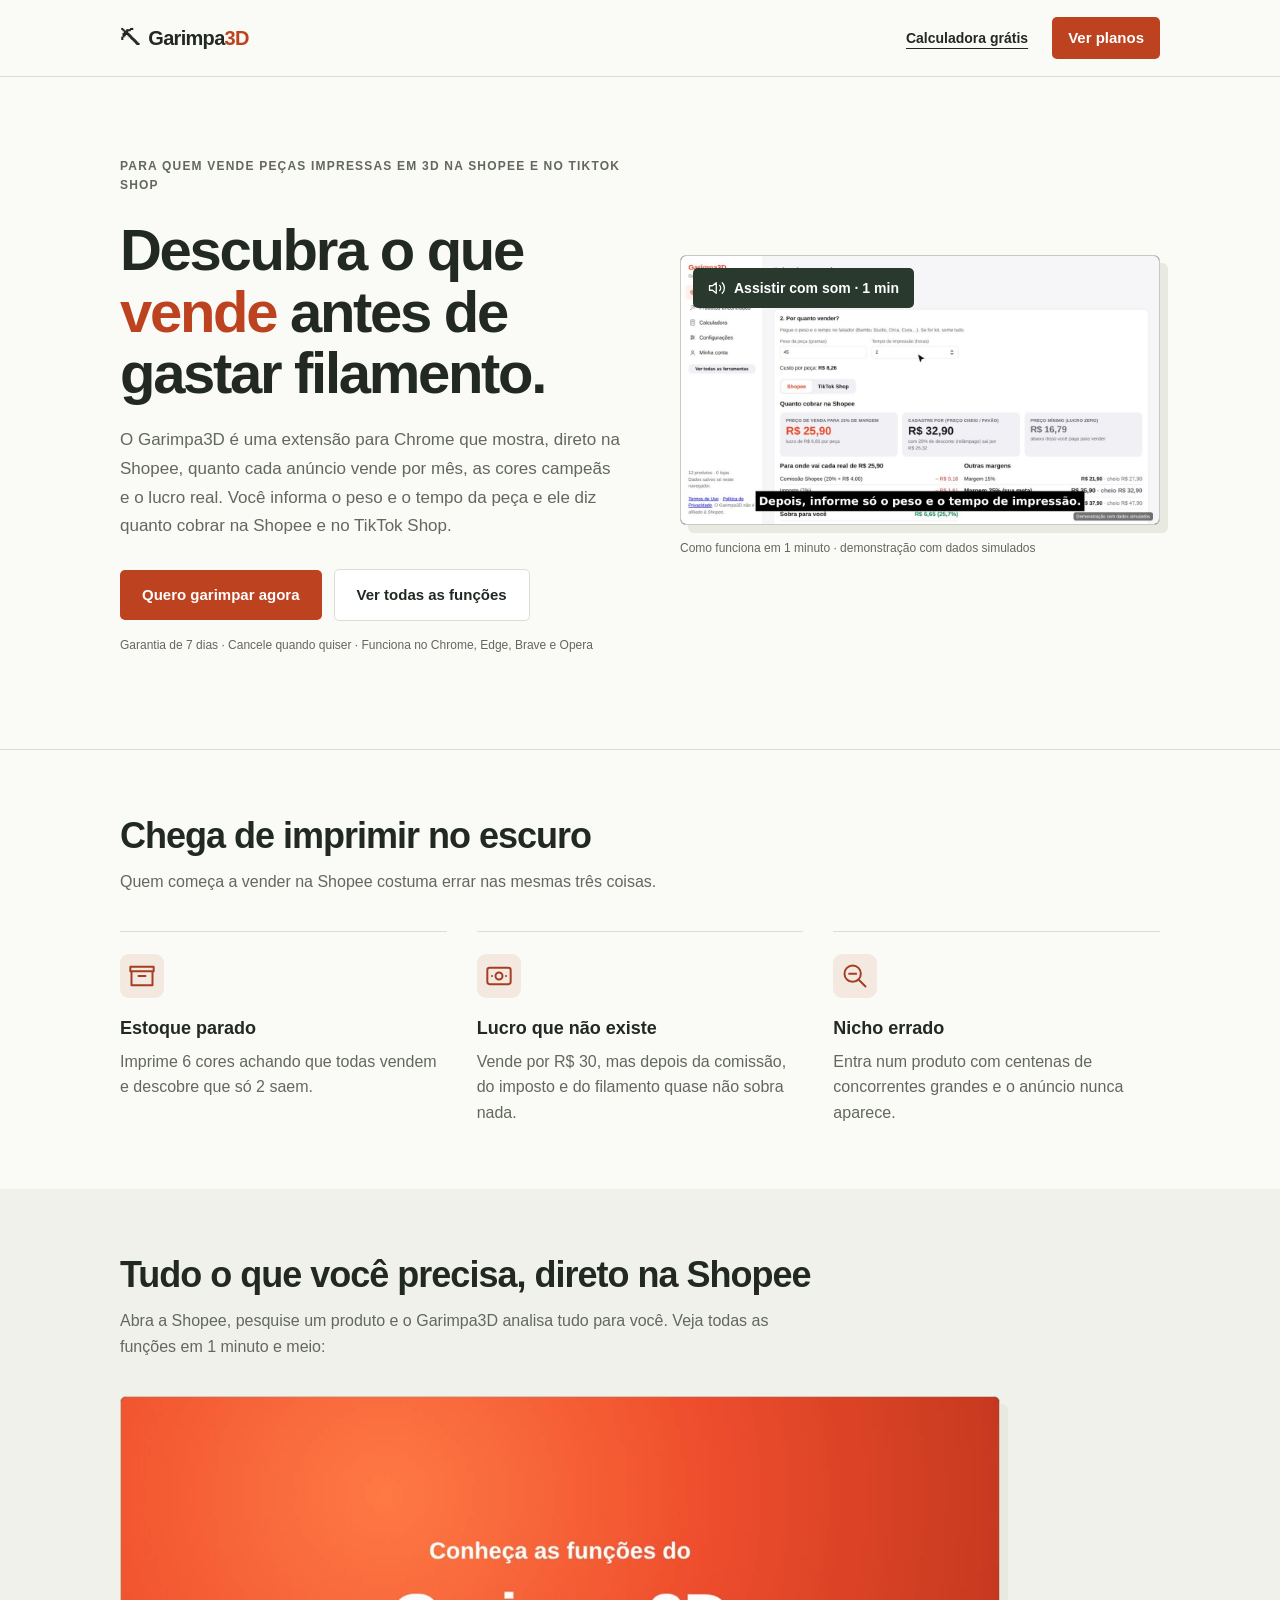
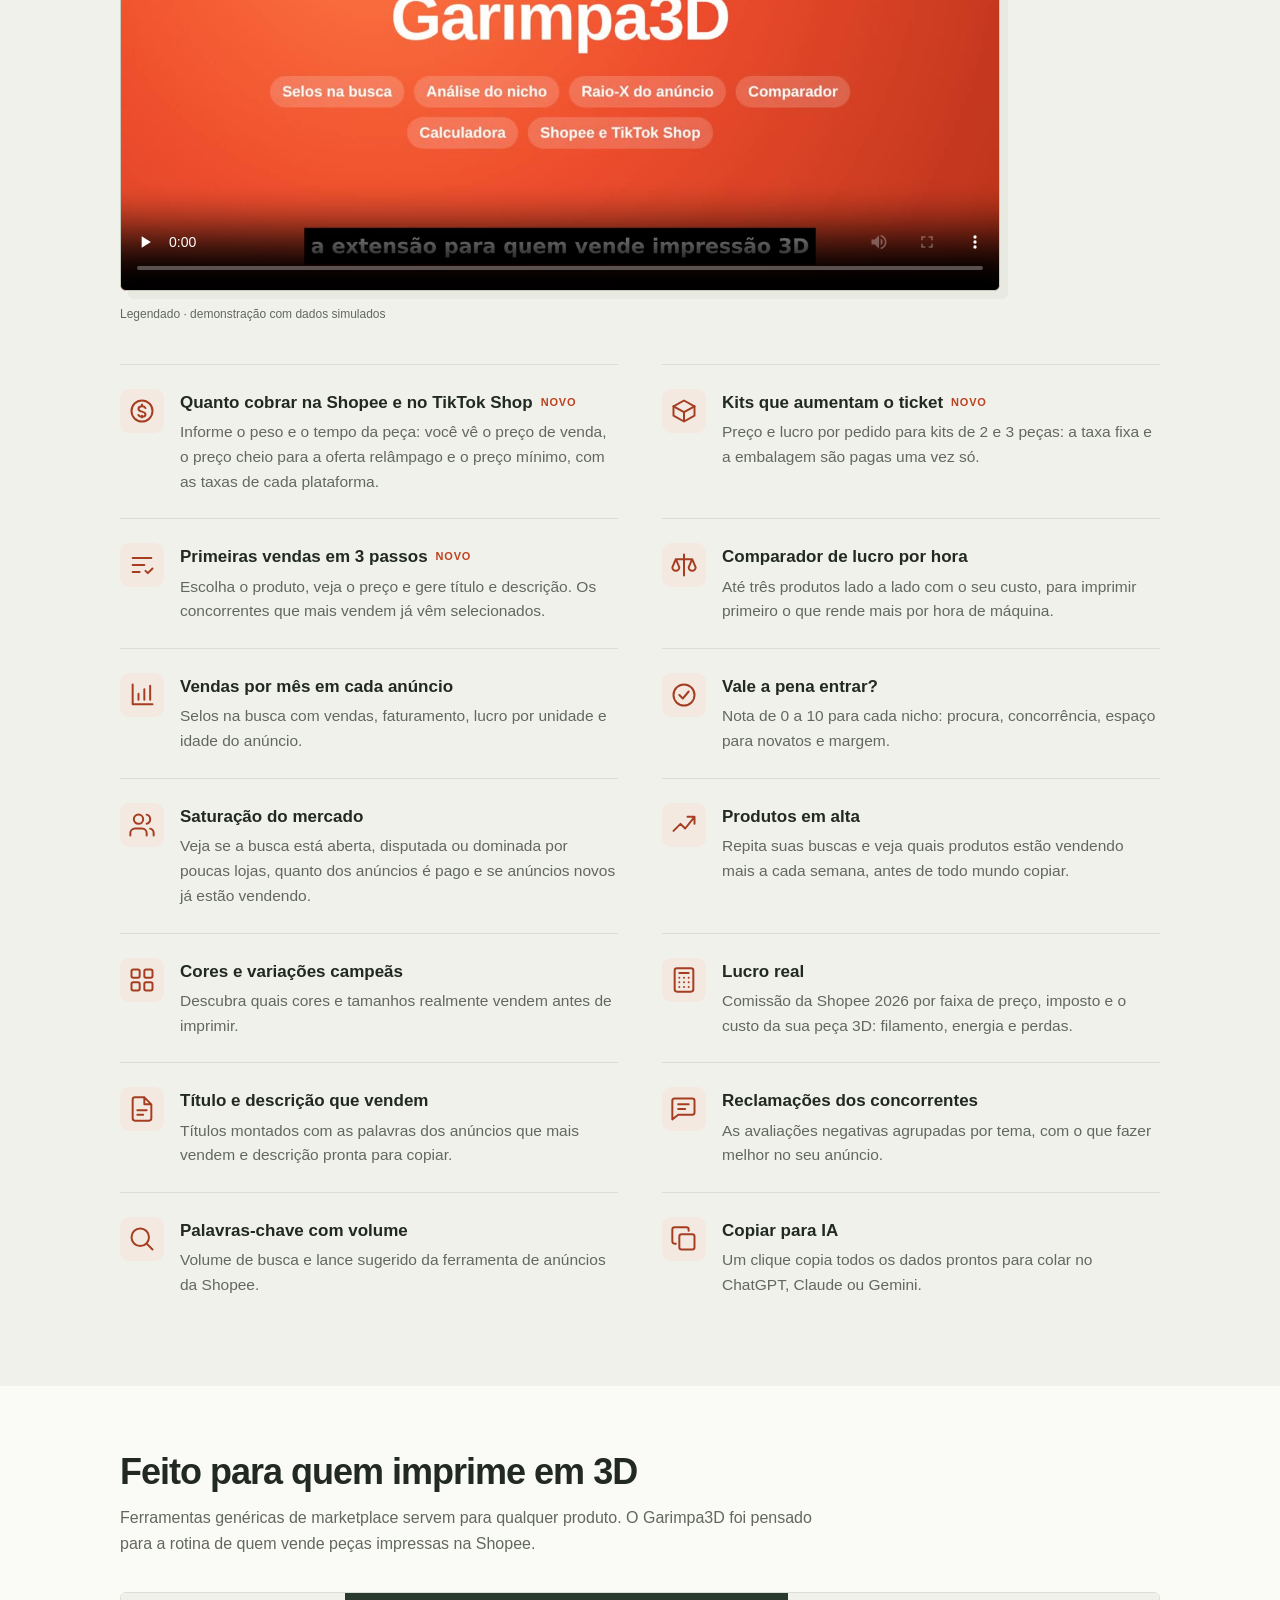
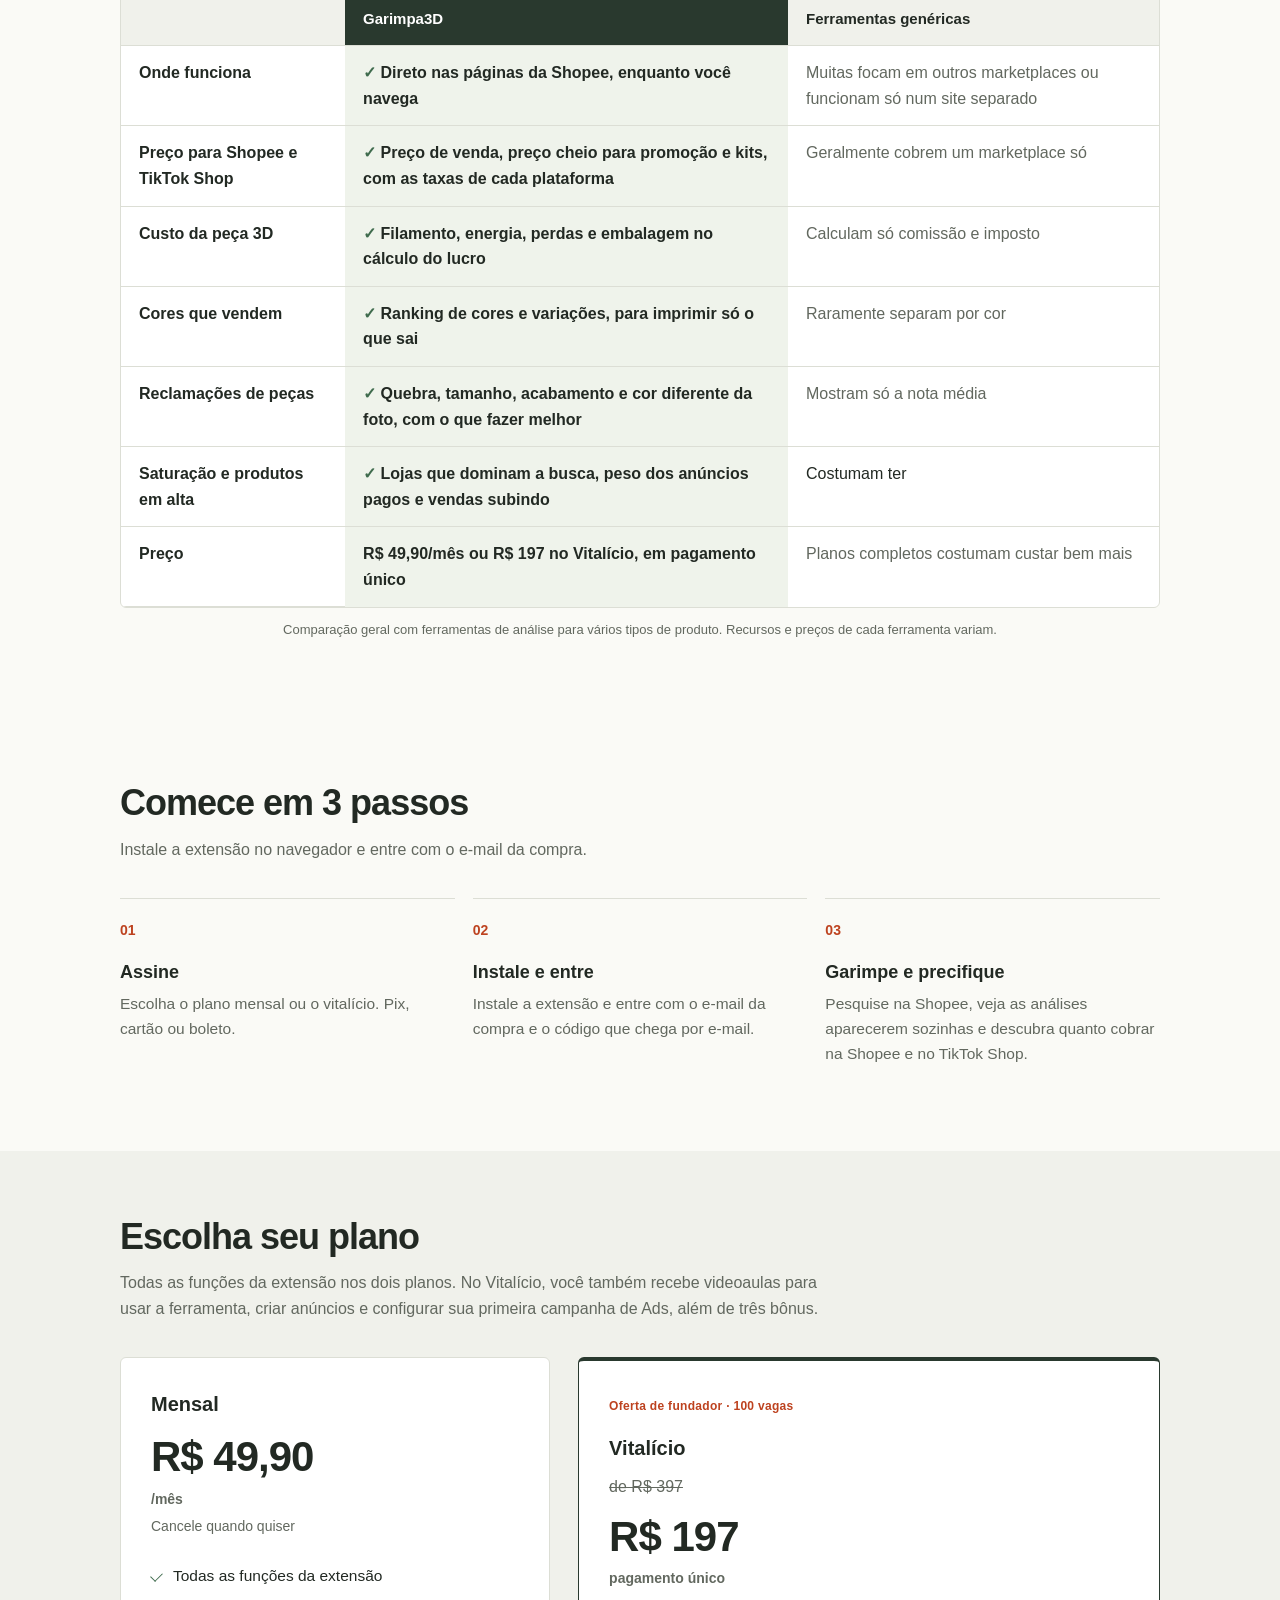
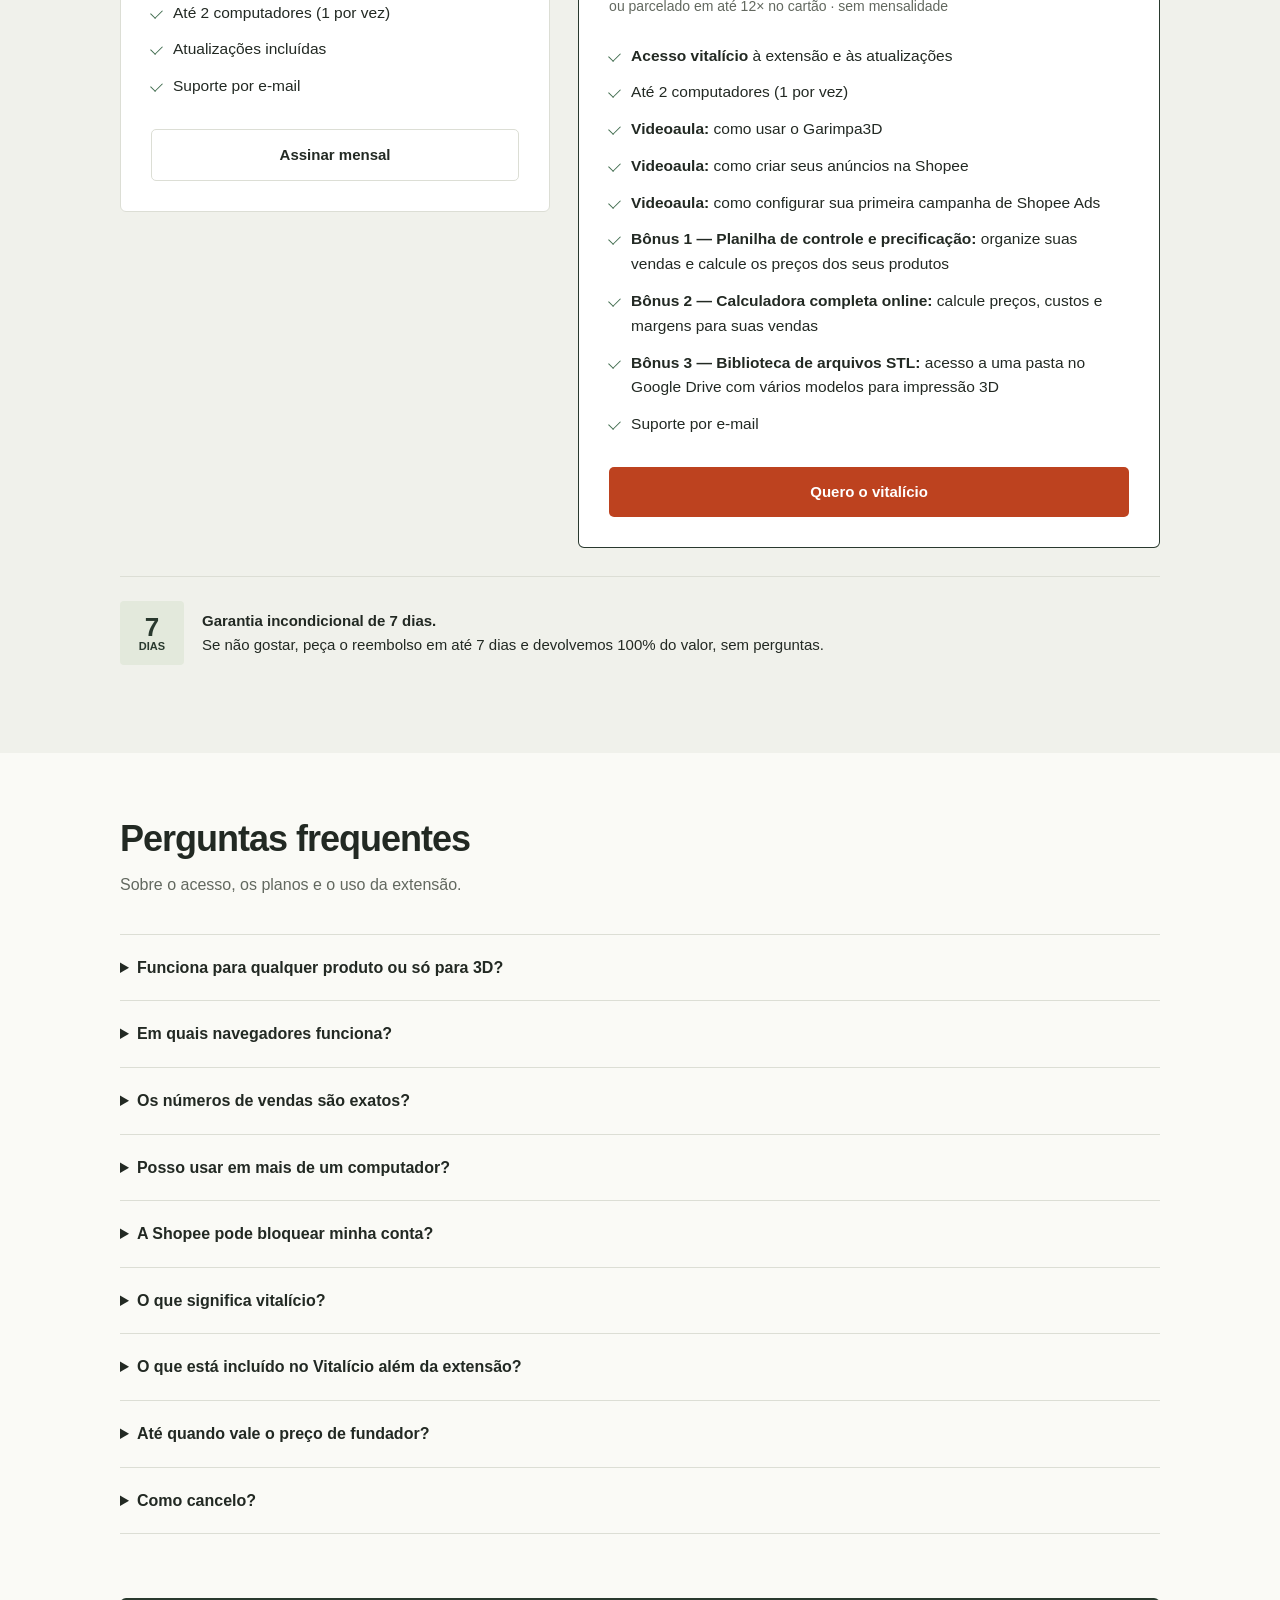
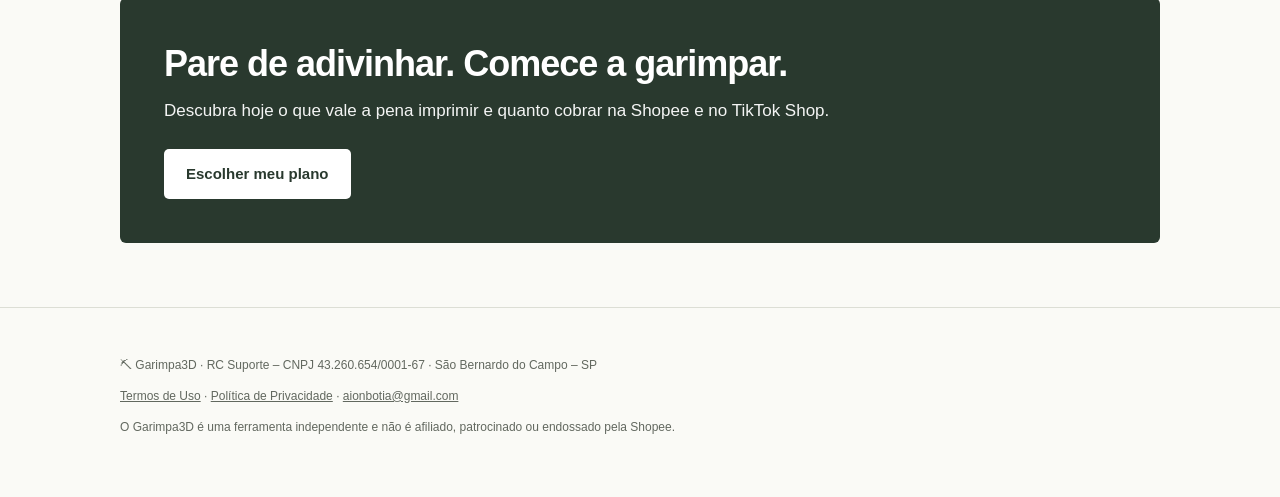
==== commit a3cf8c6e: "Site: videos de demonstracao e novas funcoes (TikTok Shop, kits, primeiras vendas)" ====
--- a/index.html
+++ b/index.html
@@ -3,8 +3,12 @@
 <head>
   <meta charset="utf-8">
   <meta name="viewport" content="width=device-width, initial-scale=1">
-  <title>Garimpa3D – Descubra o que vende na Shopee</title>
-  <meta name="description" content="Extensão para Chrome que mostra vendas por mês, cores campeãs, lucro real e títulos que vendem na Shopee. Feita para quem vende peças impressas em 3D.">
+  <title>Garimpa3D – Descubra o que vende e quanto cobrar na Shopee e no TikTok Shop</title>
+  <meta name="description" content="Extensão para Chrome que mostra vendas por mês, cores campeãs, lucro real, preço para Shopee e TikTok Shop e títulos que vendem. Feita para quem vende peças impressas em 3D.">
+  <meta property="og:title" content="Garimpa3D – o que vende e quanto cobrar">
+  <meta property="og:description" content="Veja em 1 minuto como o Garimpa3D mostra vendas, lucro e o preço certo para Shopee e TikTok Shop.">
+  <meta property="og:image" content="videos/garimpa3d-em-1-minuto.jpg">
+  <meta property="og:type" content="website">
   <style>
     :root { --ink: #222923; --muted: #62685f; --line: #dcded5; --soft: #f0f1eb; --accent: #bd421f; --good: #3f6b4d; --bg: #fafaf6; }
     * { box-sizing: border-box; }
@@ -204,6 +208,17 @@
       .compare { min-width: 620px; }
       .final { padding: 28px 22px; }
     }
+    .video { position: relative; background: #111; border: 1px solid #c7ccc0; border-radius: 6px; overflow: hidden; box-shadow: 8px 8px 0 #e8e9e0; aspect-ratio: 16 / 9; }
+    .video video { display: block; width: 100%; height: 100%; object-fit: cover; }
+    .video .sound { position: absolute; left: 12px; top: 12px; border: 0; cursor: pointer; background: #29392e; color: #fff; font: 700 14px/1 -apple-system, "Segoe UI", Roboto, Arial, sans-serif; padding: 11px 15px; border-radius: 5px; display: inline-flex; gap: 8px; align-items: center; }
+    .video .sound .icon { width: 18px; height: 18px; }
+    .video .sound:hover { background: var(--accent); }
+    .video .sound:focus-visible { outline: 3px solid var(--accent); outline-offset: 3px; }
+    .video.playing .sound { display: none; }
+    .video-note { font-size: 12px; color: var(--muted); margin-top: 14px; }
+    .video-wide { max-width: 880px; margin: 0 0 40px; }
+    .new { display: inline-block; margin-left: 8px; font-size: 11px; font-weight: 700; letter-spacing: .8px; text-transform: uppercase; color: var(--accent); vertical-align: 2px; }
+    @media (max-width: 480px) { .video .sound { font-size: 12px; padding: 9px 12px; } }
     @media (prefers-reduced-motion: reduce) { .btn { transition: none; } }
 
     /* Ícones de funções e benefícios; a marca mantém suas dimensões. */
@@ -232,35 +247,22 @@
 <section class="hero">
   <div class="wrap">
     <div>
-      <span class="tag">Para quem vende peças impressas em 3D na Shopee</span>
+      <span class="tag">Para quem vende peças impressas em 3D na Shopee e no TikTok Shop</span>
       <h1>Descubra o que <em>vende</em> antes de gastar filamento.</h1>
-      <p class="lead">O Garimpa3D é uma extensão para Chrome que mostra, direto na Shopee, quanto cada anúncio vende por mês, as cores campeãs, o lucro real e o título que vende.</p>
+      <p class="lead">O Garimpa3D é uma extensão para Chrome que mostra, direto na Shopee, quanto cada anúncio vende por mês, as cores campeãs e o lucro real. Você informa o peso e o tempo da peça e ele diz quanto cobrar na Shopee e no TikTok Shop.</p>
       <div class="cta-row">
         <a class="btn" href="#planos">Quero garimpar agora</a>
-        <a class="btn ghost" href="#funcoes">Ver funções</a>
+        <a class="btn ghost" href="#funcoes">Ver todas as funções</a>
       </div>
       <p class="micro">Garantia de 7 dias · Cancele quando quiser · Funciona no Chrome, Edge, Brave e Opera</p>
     </div>
 
-    <div class="mock" aria-label="Exemplo do painel do Garimpa3D">
-      <div class="mock-head"><span class="mock-brand">⛏ Garimpa3D</span> <small>busca: "suporte headset mesa"</small></div>
-      <div class="mock-body">
-        <div class="score"><b>7,4</b><div><strong>Boa oportunidade</strong><br><span style="font-size:13px;color:#62626e">Vale a pena entrar? (nota 0–10)</span></div></div>
-        <div class="kpis">
-          <div class="kpi hl"><b>2,1 mil</b><span>Vendas/mês</span></div>
-          <div class="kpi hl"><b>R$ 58 mil</b><span>Faturamento</span></div>
-          <div class="kpi"><b>R$ 27,40</b><span>Preço médio</span></div>
-          <div class="kpi"><b>R$ 8,90</b><span>Lucro/un.</span></div>
-          <div class="kpi"><b>31%</b><span>Margem</span></div>
-          <div class="kpi"><b>38%</b><span>Anúncios pagos</span></div>
-        </div>
-        <div class="bars">
-          <div class="bar-row"><span class="dot" style="background:#111"></span> Preto <div class="bar"><i style="width:48%"></i></div> 48%</div>
-          <div class="bar-row"><span class="dot" style="background:#fff"></span> Branco <div class="bar"><i style="width:31%"></i></div> 31%</div>
-          <div class="bar-row"><span class="dot" style="background:#9aa0a6"></span> Cinza <div class="bar"><i style="width:21%"></i></div> 21%</div>
-        </div>
-        <div class="mock-note">Ilustração do painel com números de exemplo</div>
+    <div>
+      <div class="video" data-video>
+        <video src="videos/garimpa3d-em-1-minuto.mp4" poster="videos/garimpa3d-em-1-minuto.jpg" muted autoplay loop playsinline preload="metadata" aria-label="Vídeo: como o Garimpa3D funciona em 1 minuto"></video>
+        <button class="sound" type="button" aria-label="Assistir ao vídeo com som desde o início"><svg class="icon" width="28" height="28" viewBox="0 0 24 24" fill="none" stroke="currentColor" stroke-width="1.7" stroke-linecap="round" stroke-linejoin="round" aria-hidden="true" focusable="false"><path d="M11 5 6 9H2v6h4l5 4V5Z"/><path d="M15.5 8.5a5 5 0 0 1 0 7M19 5a10 10 0 0 1 0 14"/></svg> Assistir com som · 1 min</button>
       </div>
+      <p class="video-note">Como funciona em 1 minuto · demonstração com dados simulados</p>
     </div>
   </div>
 </section>
@@ -280,8 +282,18 @@
 <section class="alt" id="funcoes">
   <div class="wrap">
     <h2>Tudo o que você precisa, direto na Shopee</h2>
-    <p class="sub">Abra a Shopee, pesquise um produto e o Garimpa3D analisa tudo para você.</p>
+    <p class="sub">Abra a Shopee, pesquise um produto e o Garimpa3D analisa tudo para você. Veja todas as funções em 1 minuto e meio:</p>
+    <div class="video-wide">
+      <div class="video" data-video>
+        <video src="videos/garimpa3d-funcoes.mp4" poster="videos/garimpa3d-funcoes.jpg" preload="none" playsinline controls aria-label="Vídeo: todas as funções do Garimpa3D"></video>
+      </div>
+      <p class="video-note">Legendado · demonstração com dados simulados</p>
+    </div>
     <div class="features">
+      <div class="feat"><div class="ico"><svg class="icon" width="28" height="28" viewBox="0 0 24 24" fill="none" stroke="currentColor" stroke-width="1.7" stroke-linecap="round" stroke-linejoin="round" aria-hidden="true" focusable="false"><circle cx="12" cy="12" r="9"/><path d="M15 9.5c-.5-1-1.6-1.5-3-1.5-1.7 0-3 .9-3 2.2 0 3 6 1.6 6 4.6 0 1.3-1.3 2.2-3 2.2-1.4 0-2.6-.6-3.1-1.6M12 6.5V8m0 8v1.5"/></svg></div><div><h3>Quanto cobrar na Shopee e no TikTok Shop<span class="new">Novo</span></h3><p>Informe o peso e o tempo da peça: você vê o preço de venda, o preço cheio para a oferta relâmpago e o preço mínimo, com as taxas de cada plataforma.</p></div></div>
+      <div class="feat"><div class="ico"><svg class="icon" width="28" height="28" viewBox="0 0 24 24" fill="none" stroke="currentColor" stroke-width="1.7" stroke-linecap="round" stroke-linejoin="round" aria-hidden="true" focusable="false"><path d="m21 8-9-5-9 5 9 5 9-5Z"/><path d="M3 8v8l9 5 9-5V8M12 13v8"/></svg></div><div><h3>Kits que aumentam o ticket<span class="new">Novo</span></h3><p>Preço e lucro por pedido para kits de 2 e 3 peças: a taxa fixa e a embalagem são pagas uma vez só.</p></div></div>
+      <div class="feat"><div class="ico"><svg class="icon" width="28" height="28" viewBox="0 0 24 24" fill="none" stroke="currentColor" stroke-width="1.7" stroke-linecap="round" stroke-linejoin="round" aria-hidden="true" focusable="false"><path d="M4 6h16M4 12h10M4 18h6"/><path d="m15 17 2 2 4-4"/></svg></div><div><h3>Primeiras vendas em 3 passos<span class="new">Novo</span></h3><p>Escolha o produto, veja o preço e gere título e descrição. Os concorrentes que mais vendem já vêm selecionados.</p></div></div>
+      <div class="feat"><div class="ico"><svg class="icon" width="28" height="28" viewBox="0 0 24 24" fill="none" stroke="currentColor" stroke-width="1.7" stroke-linecap="round" stroke-linejoin="round" aria-hidden="true" focusable="false"><path d="M12 3v18M5 7h14M5 7l-3 7a3 3 0 0 0 6 0L5 7Zm14 0-3 7a3 3 0 0 0 6 0l-3-7Z"/></svg></div><div><h3>Comparador de lucro por hora</h3><p>Até três produtos lado a lado com o seu custo, para imprimir primeiro o que rende mais por hora de máquina.</p></div></div>
       <div class="feat"><div class="ico"><svg class="icon" width="28" height="28" viewBox="0 0 24 24" fill="none" stroke="currentColor" stroke-width="1.7" stroke-linecap="round" stroke-linejoin="round" aria-hidden="true" focusable="false"><path d="M4 3v17h17M9 16v-5m5 5V7m5 9V4"/></svg></div><div><h3>Vendas por mês em cada anúncio</h3><p>Selos na busca com vendas, faturamento, lucro por unidade e idade do anúncio.</p></div></div>
       <div class="feat"><div class="ico"><svg class="icon" width="28" height="28" viewBox="0 0 24 24" fill="none" stroke="currentColor" stroke-width="1.7" stroke-linecap="round" stroke-linejoin="round" aria-hidden="true" focusable="false"><circle cx="12" cy="12" r="9"/><path d="m8 12 3 3 5-6"/></svg></div><div><h3>Vale a pena entrar?</h3><p>Nota de 0 a 10 para cada nicho: procura, concorrência, espaço para novatos e margem.</p></div></div>
       <div class="feat"><div class="ico"><svg class="icon" width="28" height="28" viewBox="0 0 24 24" fill="none" stroke="currentColor" stroke-width="1.7" stroke-linecap="round" stroke-linejoin="round" aria-hidden="true" focusable="false"><path d="M16 21v-2a4 4 0 0 0-4-4H6a4 4 0 0 0-4 4v2m20 0v-2a4 4 0 0 0-3-3.87M16 3.13a4 4 0 0 1 0 7.75"/><circle cx="9" cy="7" r="4"/></svg></div><div><h3>Saturação do mercado</h3><p>Veja se a busca está aberta, disputada ou dominada por poucas lojas, quanto dos anúncios é pago e se anúncios novos já estão vendendo.</p></div></div>
@@ -305,6 +317,7 @@
         <thead><tr><th></th><th class="us">Garimpa3D</th><th>Ferramentas genéricas</th></tr></thead>
         <tbody>
           <tr><th>Onde funciona</th><td class="us"><span class="yes">✓</span> Direto nas páginas da Shopee, enquanto você navega</td><td class="no">Muitas focam em outros marketplaces ou funcionam só num site separado</td></tr>
+          <tr><th>Preço para Shopee e TikTok Shop</th><td class="us"><span class="yes">✓</span> Preço de venda, preço cheio para promoção e kits, com as taxas de cada plataforma</td><td class="no">Geralmente cobrem um marketplace só</td></tr>
           <tr><th>Custo da peça 3D</th><td class="us"><span class="yes">✓</span> Filamento, energia, perdas e embalagem no cálculo do lucro</td><td class="no">Calculam só comissão e imposto</td></tr>
           <tr><th>Cores que vendem</th><td class="us"><span class="yes">✓</span> Ranking de cores e variações, para imprimir só o que sai</td><td class="no">Raramente separam por cor</td></tr>
           <tr><th>Reclamações de peças</th><td class="us"><span class="yes">✓</span> Quebra, tamanho, acabamento e cor diferente da foto, com o que fazer melhor</td><td class="no">Mostram só a nota média</td></tr>
@@ -324,7 +337,7 @@
     <div class="steps">
       <div class="step"><h3>Assine</h3><p>Escolha o plano mensal ou o vitalício. Pix, cartão ou boleto.</p></div>
       <div class="step"><h3>Instale e entre</h3><p>Instale a extensão e entre com o e-mail da compra e o código que chega por e-mail.</p></div>
-      <div class="step"><h3>Garimpe</h3><p>Pesquise na Shopee e veja as análises aparecerem sozinhas.</p></div>
+      <div class="step"><h3>Garimpe e precifique</h3><p>Pesquise na Shopee, veja as análises aparecerem sozinhas e descubra quanto cobrar na Shopee e no TikTok Shop.</p></div>
     </div>
   </div>
 </section>
@@ -394,7 +407,7 @@
   <div class="wrap">
     <div class="final">
       <h2>Pare de adivinhar. Comece a garimpar.</h2>
-      <p>Descubra hoje o que vale a pena imprimir e vender na Shopee.</p>
+      <p>Descubra hoje o que vale a pena imprimir e quanto cobrar na Shopee e no TikTok Shop.</p>
       <a class="btn" href="#planos">Escolher meu plano</a>
     </div>
   </div>
@@ -410,5 +423,17 @@
   </div>
 </footer>
 
+<script>
+  // Vídeo do topo começa mudo e legendado; o botão reinicia com som.
+  document.querySelectorAll('[data-video]').forEach(box => {
+    const v = box.querySelector('video'), b = box.querySelector('.sound');
+    if (!v) return;
+    if (b) b.addEventListener('click', () => { v.muted = false; v.loop = false; v.currentTime = 0; v.controls = true; v.play(); box.classList.add('playing'); });
+    // Só um vídeo com som por vez.
+    v.addEventListener('play', () => { if (v.muted) return; document.querySelectorAll('video').forEach(o => { if (o !== v && !o.paused) o.pause(); }); });
+  });
+  // Quem pede menos movimento não vê o vídeo tocar sozinho.
+  if (matchMedia('(prefers-reduced-motion: reduce)').matches) document.querySelectorAll('video[autoplay]').forEach(v => { v.removeAttribute('autoplay'); v.pause(); });
+</script>
 </body>
 </html>
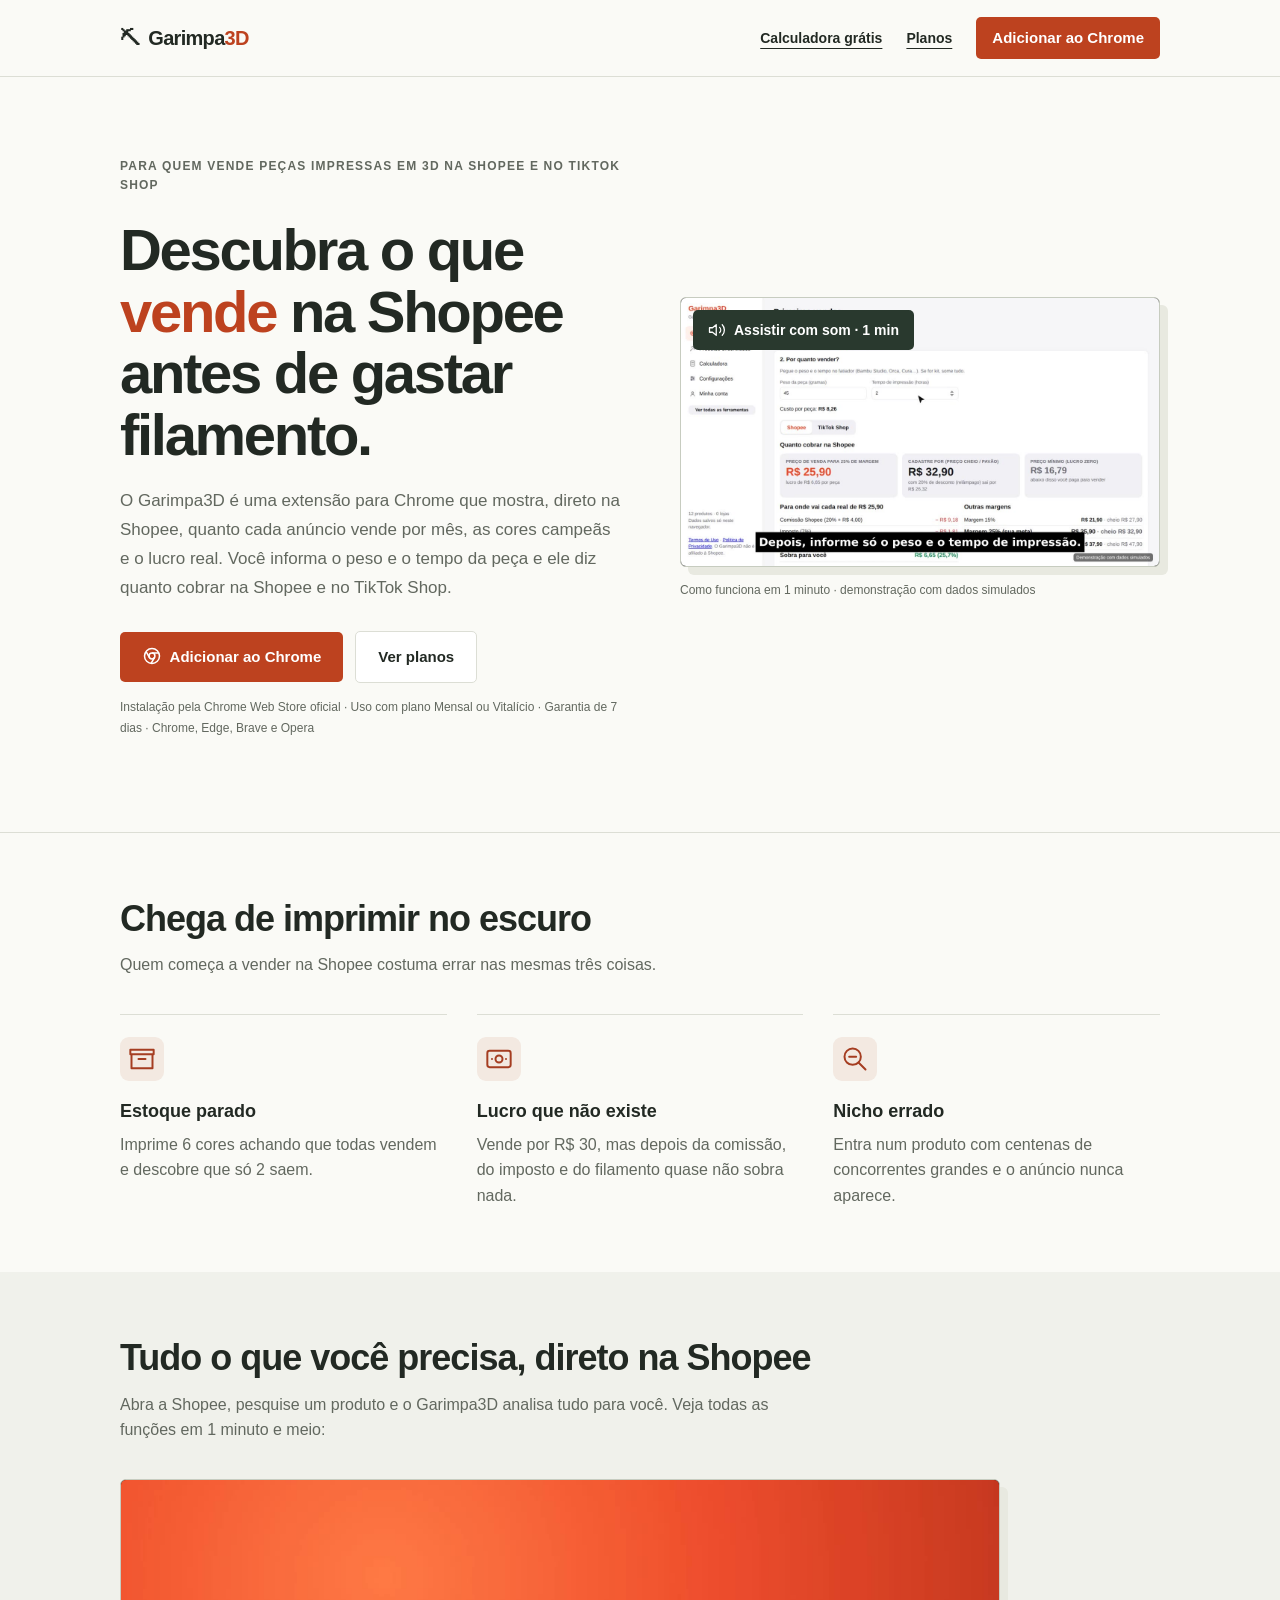
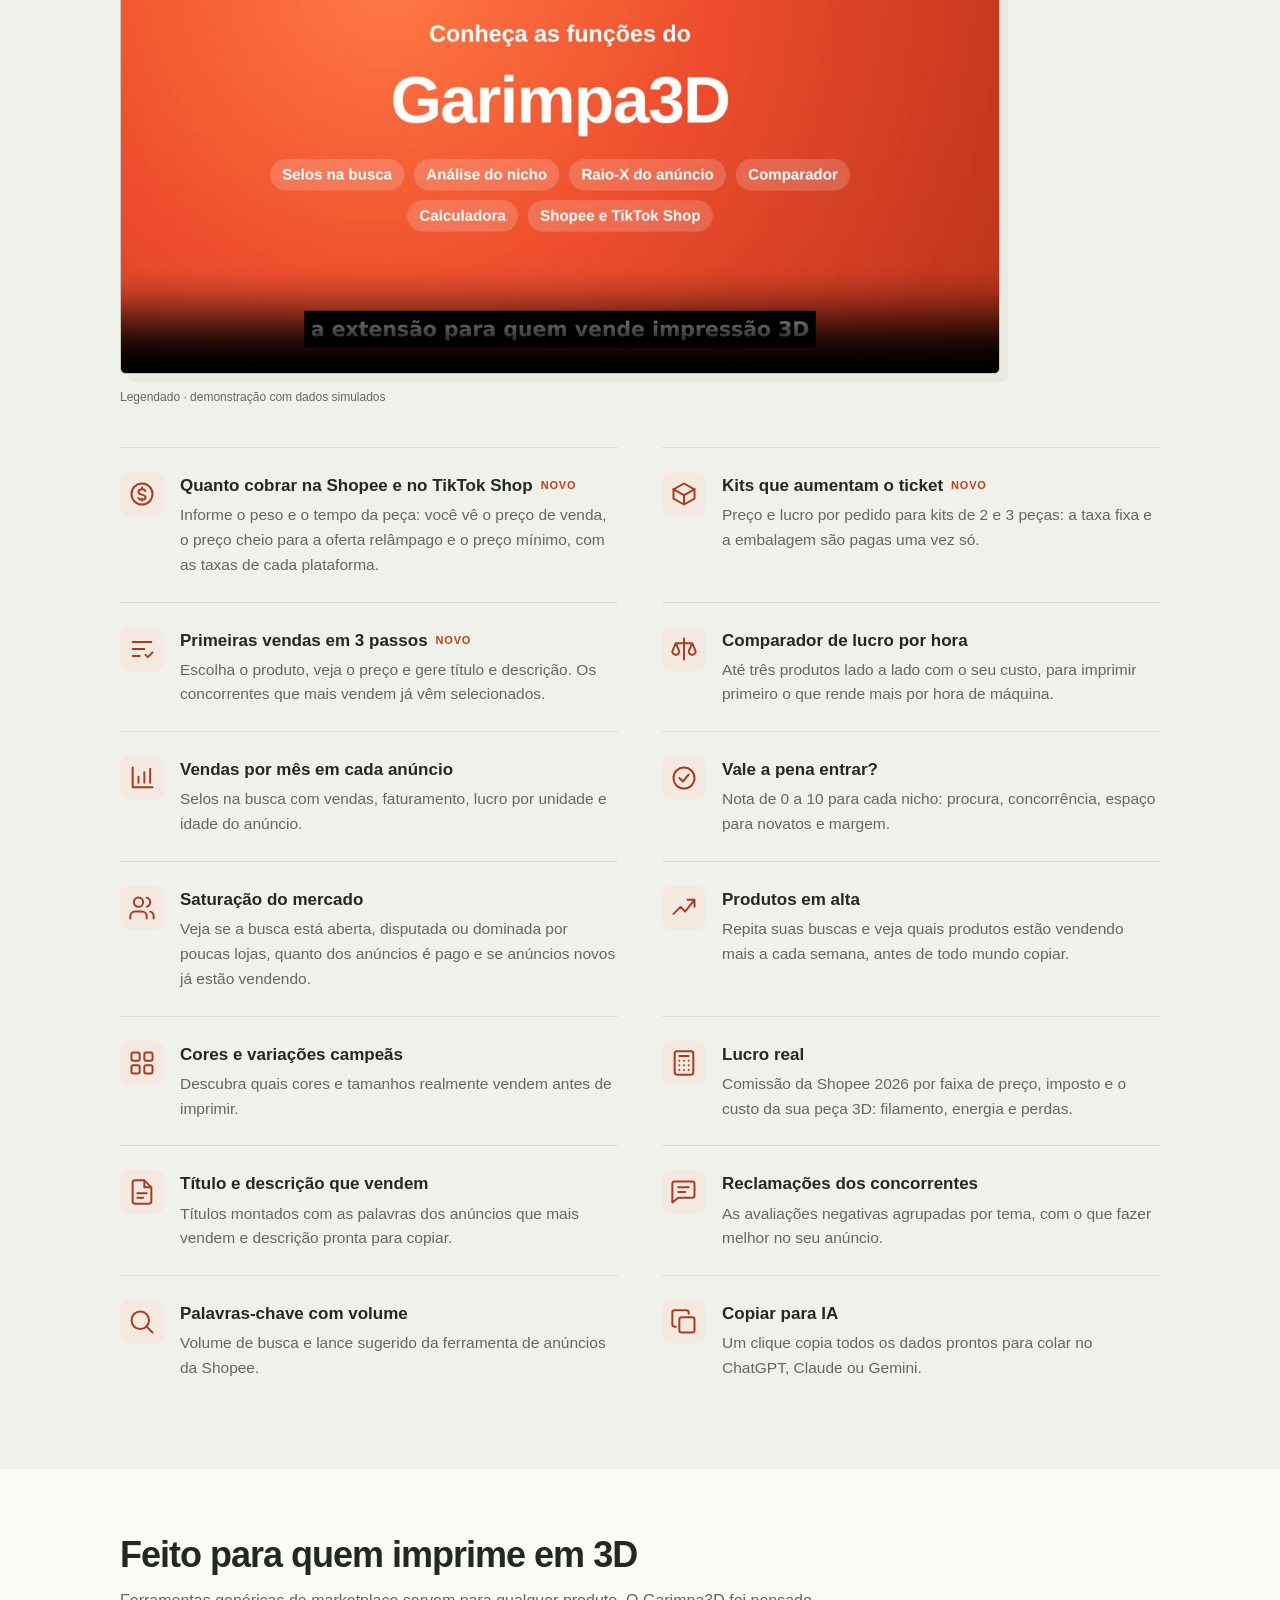
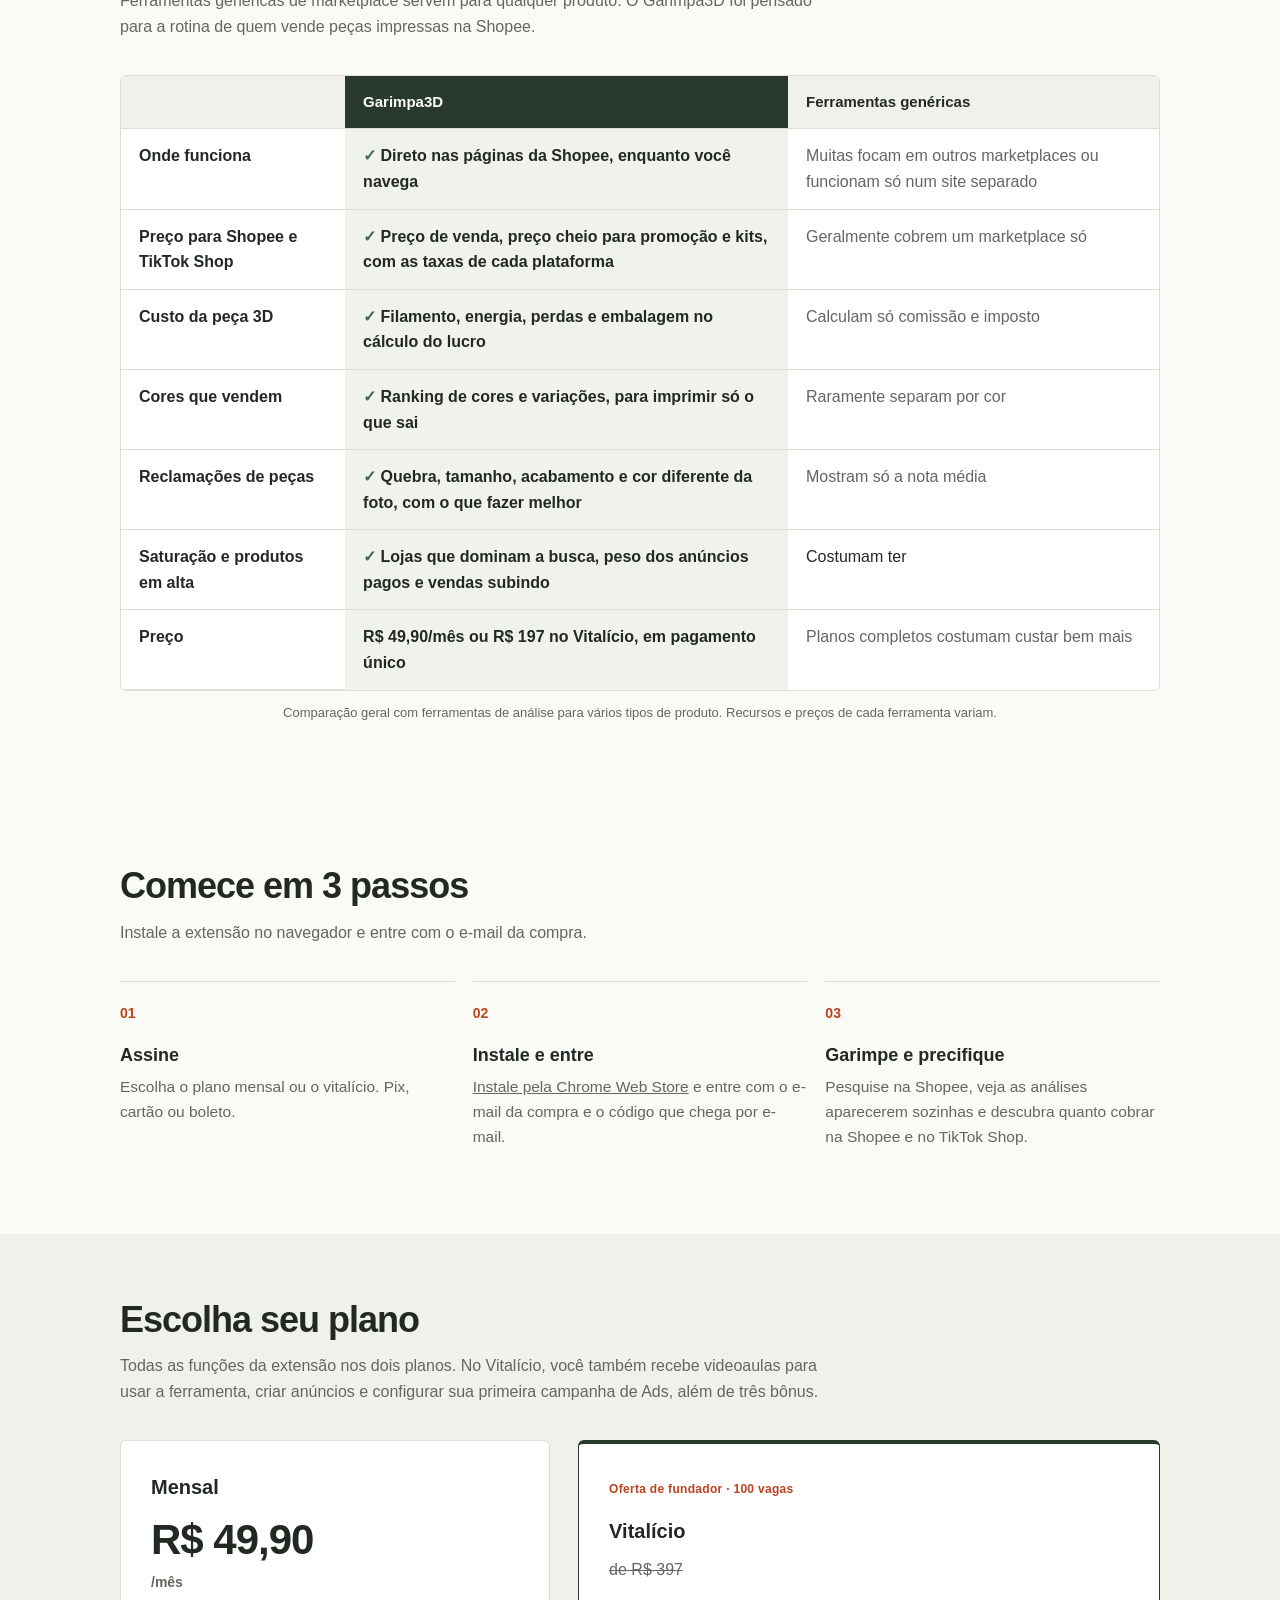
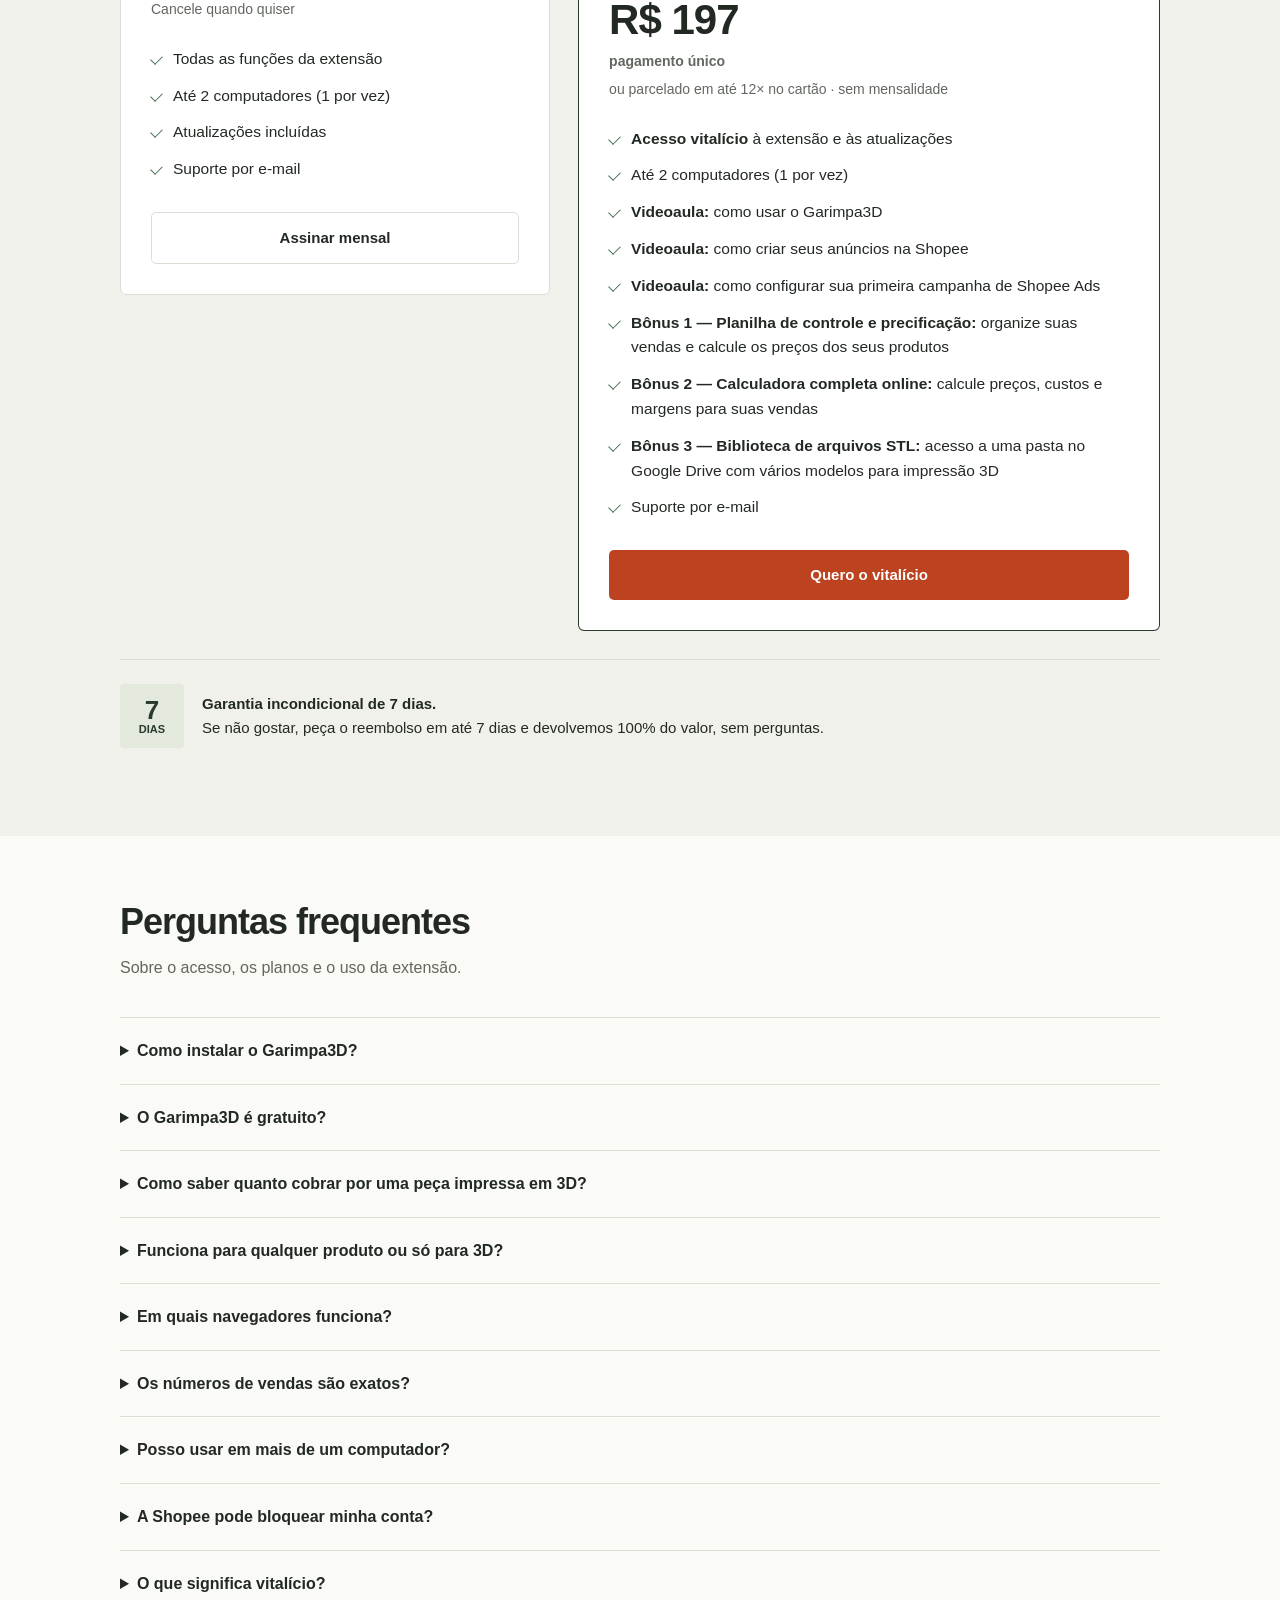
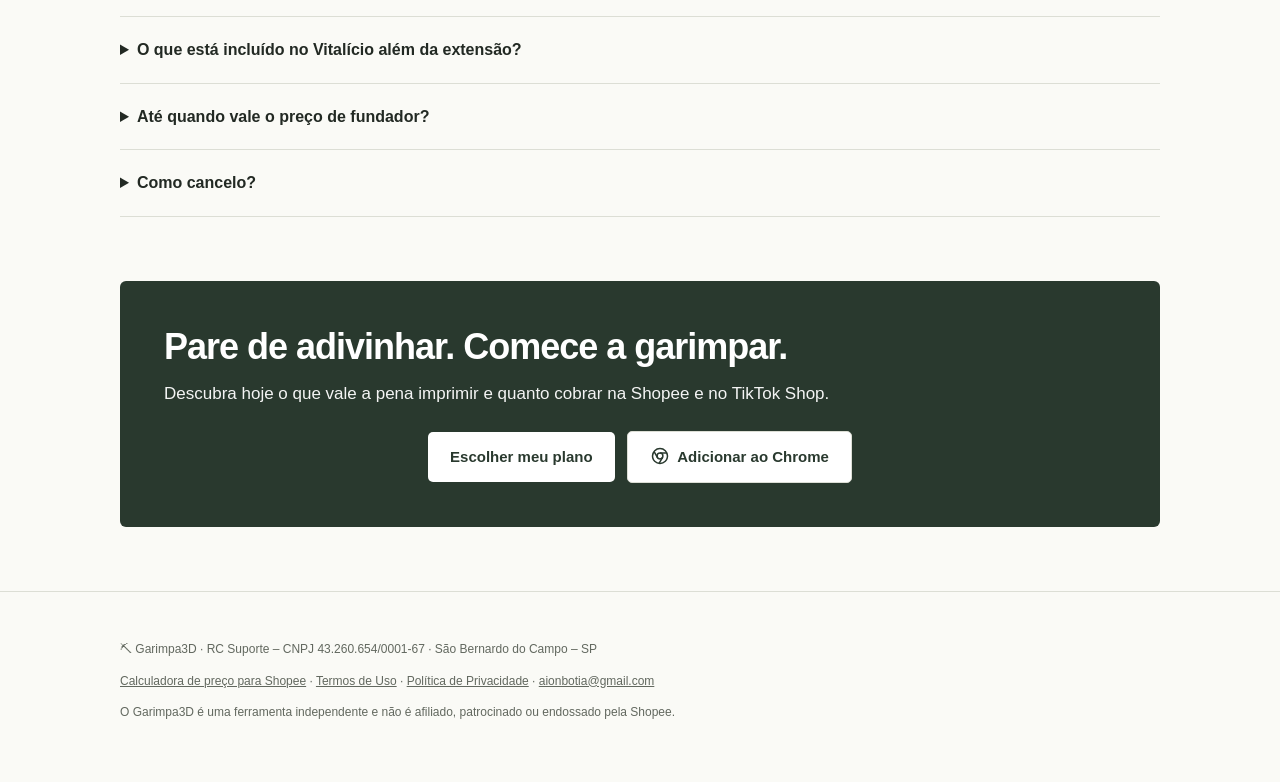
==== commit db233180: "SEO: canonical, dados estruturados, sitemap, robots, favicon e links para a Chrome Web Store" ====
--- a/index.html
+++ b/index.html
@@ -3,12 +3,25 @@
 <head>
   <meta charset="utf-8">
   <meta name="viewport" content="width=device-width, initial-scale=1">
-  <title>Garimpa3D – Descubra o que vende e quanto cobrar na Shopee e no TikTok Shop</title>
-  <meta name="description" content="Extensão para Chrome que mostra vendas por mês, cores campeãs, lucro real, preço para Shopee e TikTok Shop e títulos que vendem. Feita para quem vende peças impressas em 3D.">
-  <meta property="og:title" content="Garimpa3D – o que vende e quanto cobrar">
-  <meta property="og:description" content="Veja em 1 minuto como o Garimpa3D mostra vendas, lucro e o preço certo para Shopee e TikTok Shop.">
-  <meta property="og:image" content="videos/garimpa3d-em-1-minuto.jpg">
+  <title>Garimpa3D – Extensão Shopee para quem vende impressão 3D</title>
+  <meta name="description" content="Extensão para Chrome que mostra vendas por mês na Shopee, cores campeãs e lucro real, e calcula quanto cobrar na Shopee e no TikTok Shop pela sua peça 3D.">
+  <link rel="canonical" href="https://garimpa3d.vercel.app/">
+  <meta name="robots" content="index, follow, max-image-preview:large">
+  <meta name="theme-color" content="#ee4d2d">
+  <link rel="icon" href="/favicon.svg" type="image/svg+xml">
+  <meta property="og:locale" content="pt_BR">
+  <meta property="og:site_name" content="Garimpa3D">
   <meta property="og:type" content="website">
+  <meta property="og:url" content="https://garimpa3d.vercel.app/">
+  <meta property="og:title" content="Garimpa3D – Extensão Shopee para quem vende impressão 3D">
+  <meta property="og:description" content="Extensão para Chrome que mostra vendas por mês na Shopee, cores campeãs e lucro real, e calcula quanto cobrar na Shopee e no TikTok Shop pela sua peça 3D.">
+  <meta property="og:image" content="https://garimpa3d.vercel.app/videos/garimpa3d-em-1-minuto.jpg">
+  <meta property="og:image:width" content="1280">
+  <meta property="og:image:height" content="720">
+  <meta name="twitter:card" content="summary_large_image">
+  <meta name="twitter:title" content="Garimpa3D – Extensão Shopee para quem vende impressão 3D">
+  <meta name="twitter:description" content="Extensão para Chrome que mostra vendas por mês na Shopee, cores campeãs e lucro real, e calcula quanto cobrar na Shopee e no TikTok Shop pela sua peça 3D.">
+  <meta name="twitter:image" content="https://garimpa3d.vercel.app/videos/garimpa3d-em-1-minuto.jpg">
   <style>
     :root { --ink: #222923; --muted: #62685f; --line: #dcded5; --soft: #f0f1eb; --accent: #bd421f; --good: #3f6b4d; --bg: #fafaf6; }
     * { box-sizing: border-box; }
@@ -232,14 +245,17 @@
       display: block; flex: 0 0 28px; width: 28px; height: 28px;
       min-width: 28px; overflow: visible;
     }
+      @media (max-width: 560px) { .header-actions .header-link { display: none; } }
+    .btn .icon { width: 20px; height: 20px; vertical-align: -4px; margin-right: 4px; }
   </style>
+  <script type="application/ld+json">{"@context":"https://schema.org","@graph":[{"@type":"Organization","@id":"https://garimpa3d.vercel.app/#org","name":"Garimpa3D","url":"https://garimpa3d.vercel.app/","logo":"https://garimpa3d.vercel.app/favicon.svg","email":"aionbotia@gmail.com","sameAs":["https://chromewebstore.google.com/detail/garimpa3d-%E2%80%93-an%C3%A1lise-para/jiiohhjnhpomgkfofaogiedilaioimec?hl=pt-BR"]},{"@type":"WebSite","@id":"https://garimpa3d.vercel.app/#site","url":"https://garimpa3d.vercel.app/","name":"Garimpa3D","inLanguage":"pt-BR","publisher":{"@id":"https://garimpa3d.vercel.app/#org"}},{"@type":"SoftwareApplication","@id":"https://garimpa3d.vercel.app/#app","name":"Garimpa3D – Análise para vendedores 3D","applicationCategory":"BusinessApplication","applicationSubCategory":"Extensão de navegador","operatingSystem":"Google Chrome, Microsoft Edge, Brave, Opera","url":"https://garimpa3d.vercel.app/","installUrl":"https://chromewebstore.google.com/detail/garimpa3d-%E2%80%93-an%C3%A1lise-para/jiiohhjnhpomgkfofaogiedilaioimec?hl=pt-BR","downloadUrl":"https://chromewebstore.google.com/detail/garimpa3d-%E2%80%93-an%C3%A1lise-para/jiiohhjnhpomgkfofaogiedilaioimec?hl=pt-BR","inLanguage":"pt-BR","description":"Extensão para Chrome que mostra vendas por mês na Shopee, cores campeãs e lucro real, e calcula quanto cobrar na Shopee e no TikTok Shop pela sua peça 3D.","publisher":{"@id":"https://garimpa3d.vercel.app/#org"},"image":"https://garimpa3d.vercel.app/videos/garimpa3d-em-1-minuto.jpg","offers":[{"@type":"Offer","name":"Plano Mensal","price":"49.90","priceCurrency":"BRL","url":"https://pay.kiwify.com.br/4R8F7N6"},{"@type":"Offer","name":"Plano Vitalício","price":"197.00","priceCurrency":"BRL","url":"https://pay.kiwify.com.br/8T07aas"}]},{"@type":"VideoObject","name":"Garimpa3D em 1 minuto","description":"Como o Garimpa3D mostra na Shopee o que vende e quanto cobrar na Shopee e no TikTok Shop (demonstração com dados simulados).","thumbnailUrl":"https://garimpa3d.vercel.app/videos/garimpa3d-em-1-minuto.jpg","contentUrl":"https://garimpa3d.vercel.app/videos/garimpa3d-em-1-minuto.mp4","uploadDate":"2026-09-21","duration":"PT1M3S","inLanguage":"pt-BR"},{"@type":"VideoObject","name":"Funções do Garimpa3D","description":"Todas as funções da extensão Garimpa3D para quem vende peças impressas em 3D na Shopee (demonstração com dados simulados).","thumbnailUrl":"https://garimpa3d.vercel.app/videos/garimpa3d-funcoes.jpg","contentUrl":"https://garimpa3d.vercel.app/videos/garimpa3d-funcoes.mp4","uploadDate":"2026-09-21","duration":"PT1M39S","inLanguage":"pt-BR"},{"@type":"FAQPage","mainEntity":[{"@type":"Question","name":"Como instalar o Garimpa3D?","acceptedAnswer":{"@type":"Answer","text":"Pela Chrome Web Store oficial: abra a página do Garimpa3D na Chrome Web Store, clique em \"Usar no Chrome\" e fixe o ícone na barra do navegador. Depois entre com o e-mail usado na compra. No Edge, Brave e Opera a instalação é pela mesma loja."}},{"@type":"Question","name":"O Garimpa3D é gratuito?","acceptedAnswer":{"@type":"Answer","text":"A instalação pela Chrome Web Store é gratuita, mas para usar as análises é preciso um plano (Mensal ou Vitalício), com garantia de 7 dias. A calculadora de preço para Shopee é grátis e não precisa de cadastro."}},{"@type":"Question","name":"Como saber quanto cobrar por uma peça impressa em 3D?","acceptedAnswer":{"@type":"Answer","text":"Some filamento, energia, perdas e embalagem para ter o custo da peça e acrescente a comissão da plataforma, o imposto e a margem que você quer. A calculadora faz essa conta para a Shopee. Na extensão, você informa o peso e o tempo de impressão e vê o preço de venda, o preço cheio para a oferta relâmpago e o preço mínimo na Shopee e no TikTok Shop."}},{"@type":"Question","name":"Funciona para qualquer produto ou só para 3D?","acceptedAnswer":{"@type":"Answer","text":"Funciona em qualquer busca da Shopee. Ele já vem com o nicho \"Impressão 3D\" configurado e tem a calculadora de custo de peça impressa, mas você pode criar outros nichos."}},{"@type":"Question","name":"Em quais navegadores funciona?","acceptedAnswer":{"@type":"Answer","text":"Google Chrome e navegadores baseados nele: Microsoft Edge, Brave e Opera, no computador."}},{"@type":"Question","name":"Os números de vendas são exatos?","acceptedAnswer":{"@type":"Answer","text":"Vendas por mês e total vendido vêm da própria Shopee. Faturamento, lucro dos concorrentes e vendas por variação são estimativas calculadas a partir desses dados."}},{"@type":"Question","name":"Posso usar em mais de um computador?","acceptedAnswer":{"@type":"Answer","text":"Sim, em até 2 computadores cadastrados, um de cada vez. A assinatura é pessoal e não pode ser compartilhada."}},{"@type":"Question","name":"A Shopee pode bloquear minha conta?","acceptedAnswer":{"@type":"Answer","text":"O Garimpa3D só lê as informações que a própria Shopee já mostra na tela enquanto você navega. Ele não faz ações automáticas na sua conta, como seguir pessoas em massa."}},{"@type":"Question","name":"O que significa vitalício?","acceptedAnswer":{"@type":"Answer","text":"Você paga uma vez e usa o Garimpa3D sem mensalidade, com todas as atualizações, enquanto o produto for oferecido. Se um dia ele for encerrado, avisamos com pelo menos 90 dias de antecedência. As aulas e a planilha ficam com você."}},{"@type":"Question","name":"O que está incluído no Vitalício além da extensão?","acceptedAnswer":{"@type":"Answer","text":"Videoaulas de como usar o Garimpa3D, criar anúncios na Shopee e configurar sua primeira campanha de Shopee Ads. Você também recebe uma planilha de controle e cálculo de preços para vendas, uma calculadora completa online e acesso a uma pasta no Google Drive com vários arquivos STL para impressão 3D."}},{"@type":"Question","name":"Até quando vale o preço de fundador?","acceptedAnswer":{"@type":"Answer","text":"Até acabarem as 100 vagas. Depois o Vitalício passa a custar R$ 397."}},{"@type":"Question","name":"Como cancelo?","acceptedAnswer":{"@type":"Answer","text":"O Mensal é cancelado pela própria Kiwify, a qualquer momento, sem multa; o acesso continua até o fim do mês pago. Nos dois planos você tem 7 dias de garantia com reembolso integral."}}]}]}</script>
 </head>
 <body>
 
 <header>
   <div class="wrap">
-    <a class="logo" href="#">⛏ <span>Garimpa<span style="color:var(--accent)">3D</span></span></a>
-    <nav class="header-actions" aria-label="Navegação principal"><a class="header-link" href="calculadora.html">Calculadora grátis</a><a class="btn sm" href="#planos">Ver planos</a></nav>
+    <a class="logo" href="/">⛏ <span>Garimpa<span style="color:var(--accent)">3D</span></span></a>
+    <nav class="header-actions" aria-label="Navegação principal"><a class="header-link" href="calculadora.html">Calculadora grátis</a><a class="header-link" href="#planos">Planos</a><a class="btn sm" href="https://chromewebstore.google.com/detail/garimpa3d-%E2%80%93-an%C3%A1lise-para/jiiohhjnhpomgkfofaogiedilaioimec?hl=pt-BR&amp;utm_source=site&amp;utm_medium=topo&amp;utm_campaign=instalar">Adicionar ao Chrome</a></nav>
   </div>
 </header>
 
@@ -248,13 +264,13 @@
   <div class="wrap">
     <div>
       <span class="tag">Para quem vende peças impressas em 3D na Shopee e no TikTok Shop</span>
-      <h1>Descubra o que <em>vende</em> antes de gastar filamento.</h1>
+      <h1>Descubra o que <em>vende</em> na Shopee antes de gastar filamento.</h1>
       <p class="lead">O Garimpa3D é uma extensão para Chrome que mostra, direto na Shopee, quanto cada anúncio vende por mês, as cores campeãs e o lucro real. Você informa o peso e o tempo da peça e ele diz quanto cobrar na Shopee e no TikTok Shop.</p>
       <div class="cta-row">
-        <a class="btn" href="#planos">Quero garimpar agora</a>
-        <a class="btn ghost" href="#funcoes">Ver todas as funções</a>
+        <a class="btn" href="https://chromewebstore.google.com/detail/garimpa3d-%E2%80%93-an%C3%A1lise-para/jiiohhjnhpomgkfofaogiedilaioimec?hl=pt-BR&amp;utm_source=site&amp;utm_medium=hero&amp;utm_campaign=instalar"><svg class="icon" width="22" height="22" viewBox="0 0 24 24" fill="none" stroke="currentColor" stroke-width="1.8" aria-hidden="true" focusable="false"><circle cx="12" cy="12" r="9"/><circle cx="12" cy="12" r="3.5"/><path d="M12 8.5h8.2M9 13.8 4.9 6.7M15 13.8l-4.1 7.1"/></svg> Adicionar ao Chrome</a>
+        <a class="btn ghost" href="#planos">Ver planos</a>
       </div>
-      <p class="micro">Garantia de 7 dias · Cancele quando quiser · Funciona no Chrome, Edge, Brave e Opera</p>
+      <p class="micro">Instalação pela Chrome Web Store oficial · Uso com plano Mensal ou Vitalício · Garantia de 7 dias · Chrome, Edge, Brave e Opera</p>
     </div>
 
     <div>
@@ -336,7 +352,7 @@
     <p class="sub">Instale a extensão no navegador e entre com o e-mail da compra.</p>
     <div class="steps">
       <div class="step"><h3>Assine</h3><p>Escolha o plano mensal ou o vitalício. Pix, cartão ou boleto.</p></div>
-      <div class="step"><h3>Instale e entre</h3><p>Instale a extensão e entre com o e-mail da compra e o código que chega por e-mail.</p></div>
+      <div class="step"><h3>Instale e entre</h3><p><a href="https://chromewebstore.google.com/detail/garimpa3d-%E2%80%93-an%C3%A1lise-para/jiiohhjnhpomgkfofaogiedilaioimec?hl=pt-BR&amp;utm_source=site&amp;utm_medium=passos&amp;utm_campaign=instalar">Instale pela Chrome Web Store</a> e entre com o e-mail da compra e o código que chega por e-mail.</p></div>
       <div class="step"><h3>Garimpe e precifique</h3><p>Pesquise na Shopee, veja as análises aparecerem sozinhas e descubra quanto cobrar na Shopee e no TikTok Shop.</p></div>
     </div>
   </div>
@@ -391,6 +407,9 @@
   <div class="wrap">
     <h2>Perguntas frequentes</h2>
     <p class="sub">Sobre o acesso, os planos e o uso da extensão.</p>
+    <details><summary>Como instalar o Garimpa3D?</summary><p>Pela Chrome Web Store oficial: abra a <a href="https://chromewebstore.google.com/detail/garimpa3d-%E2%80%93-an%C3%A1lise-para/jiiohhjnhpomgkfofaogiedilaioimec?hl=pt-BR&amp;utm_source=site&amp;utm_medium=faq&amp;utm_campaign=instalar">página do Garimpa3D na Chrome Web Store</a>, clique em "Usar no Chrome" e fixe o ícone na barra do navegador. Depois entre com o e-mail usado na compra. No Edge, Brave e Opera a instalação é pela mesma loja.</p></details>
+    <details><summary>O Garimpa3D é gratuito?</summary><p>A instalação pela Chrome Web Store é gratuita, mas para usar as análises é preciso um plano (Mensal ou Vitalício), com garantia de 7 dias. A <a href="/calculadora">calculadora de preço para Shopee</a> é grátis e não precisa de cadastro.</p></details>
+    <details><summary>Como saber quanto cobrar por uma peça impressa em 3D?</summary><p>Some filamento, energia, perdas e embalagem para ter o custo da peça e acrescente a comissão da plataforma, o imposto e a margem que você quer. A <a href="/calculadora">calculadora</a> faz essa conta para a Shopee. Na extensão, você informa o peso e o tempo de impressão e vê o preço de venda, o preço cheio para a oferta relâmpago e o preço mínimo na Shopee e no TikTok Shop.</p></details>
     <details><summary>Funciona para qualquer produto ou só para 3D?</summary><p>Funciona em qualquer busca da Shopee. Ele já vem com o nicho "Impressão 3D" configurado e tem a calculadora de custo de peça impressa, mas você pode criar outros nichos.</p></details>
     <details><summary>Em quais navegadores funciona?</summary><p>Google Chrome e navegadores baseados nele: Microsoft Edge, Brave e Opera, no computador.</p></details>
     <details><summary>Os números de vendas são exatos?</summary><p>Vendas por mês e total vendido vêm da própria Shopee. Faturamento, lucro dos concorrentes e vendas por variação são estimativas calculadas a partir desses dados.</p></details>
@@ -408,7 +427,7 @@
     <div class="final">
       <h2>Pare de adivinhar. Comece a garimpar.</h2>
       <p>Descubra hoje o que vale a pena imprimir e quanto cobrar na Shopee e no TikTok Shop.</p>
-      <a class="btn" href="#planos">Escolher meu plano</a>
+      <div class="cta-row" style="justify-content:center"><a class="btn" href="#planos">Escolher meu plano</a><a class="btn ghost" href="https://chromewebstore.google.com/detail/garimpa3d-%E2%80%93-an%C3%A1lise-para/jiiohhjnhpomgkfofaogiedilaioimec?hl=pt-BR&amp;utm_source=site&amp;utm_medium=final&amp;utm_campaign=instalar"><svg class="icon" width="22" height="22" viewBox="0 0 24 24" fill="none" stroke="currentColor" stroke-width="1.8" aria-hidden="true" focusable="false"><circle cx="12" cy="12" r="9"/><circle cx="12" cy="12" r="3.5"/><path d="M12 8.5h8.2M9 13.8 4.9 6.7M15 13.8l-4.1 7.1"/></svg> Adicionar ao Chrome</a></div>
     </div>
   </div>
 </section>
@@ -418,7 +437,7 @@
 <footer>
   <div class="wrap">
     <p>⛏ Garimpa3D · RC Suporte – CNPJ 43.260.654/0001-67 · São Bernardo do Campo – SP</p>
-    <p><a href="termos.html">Termos de Uso</a> · <a href="privacidade.html">Política de Privacidade</a> · <a href="mailto:aionbotia@gmail.com">aionbotia@gmail.com</a></p>
+    <p><a href="/calculadora">Calculadora de preço para Shopee</a> · <a href="termos.html">Termos de Uso</a> · <a href="privacidade.html">Política de Privacidade</a> · <a href="mailto:aionbotia@gmail.com">aionbotia@gmail.com</a></p>
     <p>O Garimpa3D é uma ferramenta independente e não é afiliado, patrocinado ou endossado pela Shopee.</p>
   </div>
 </footer>
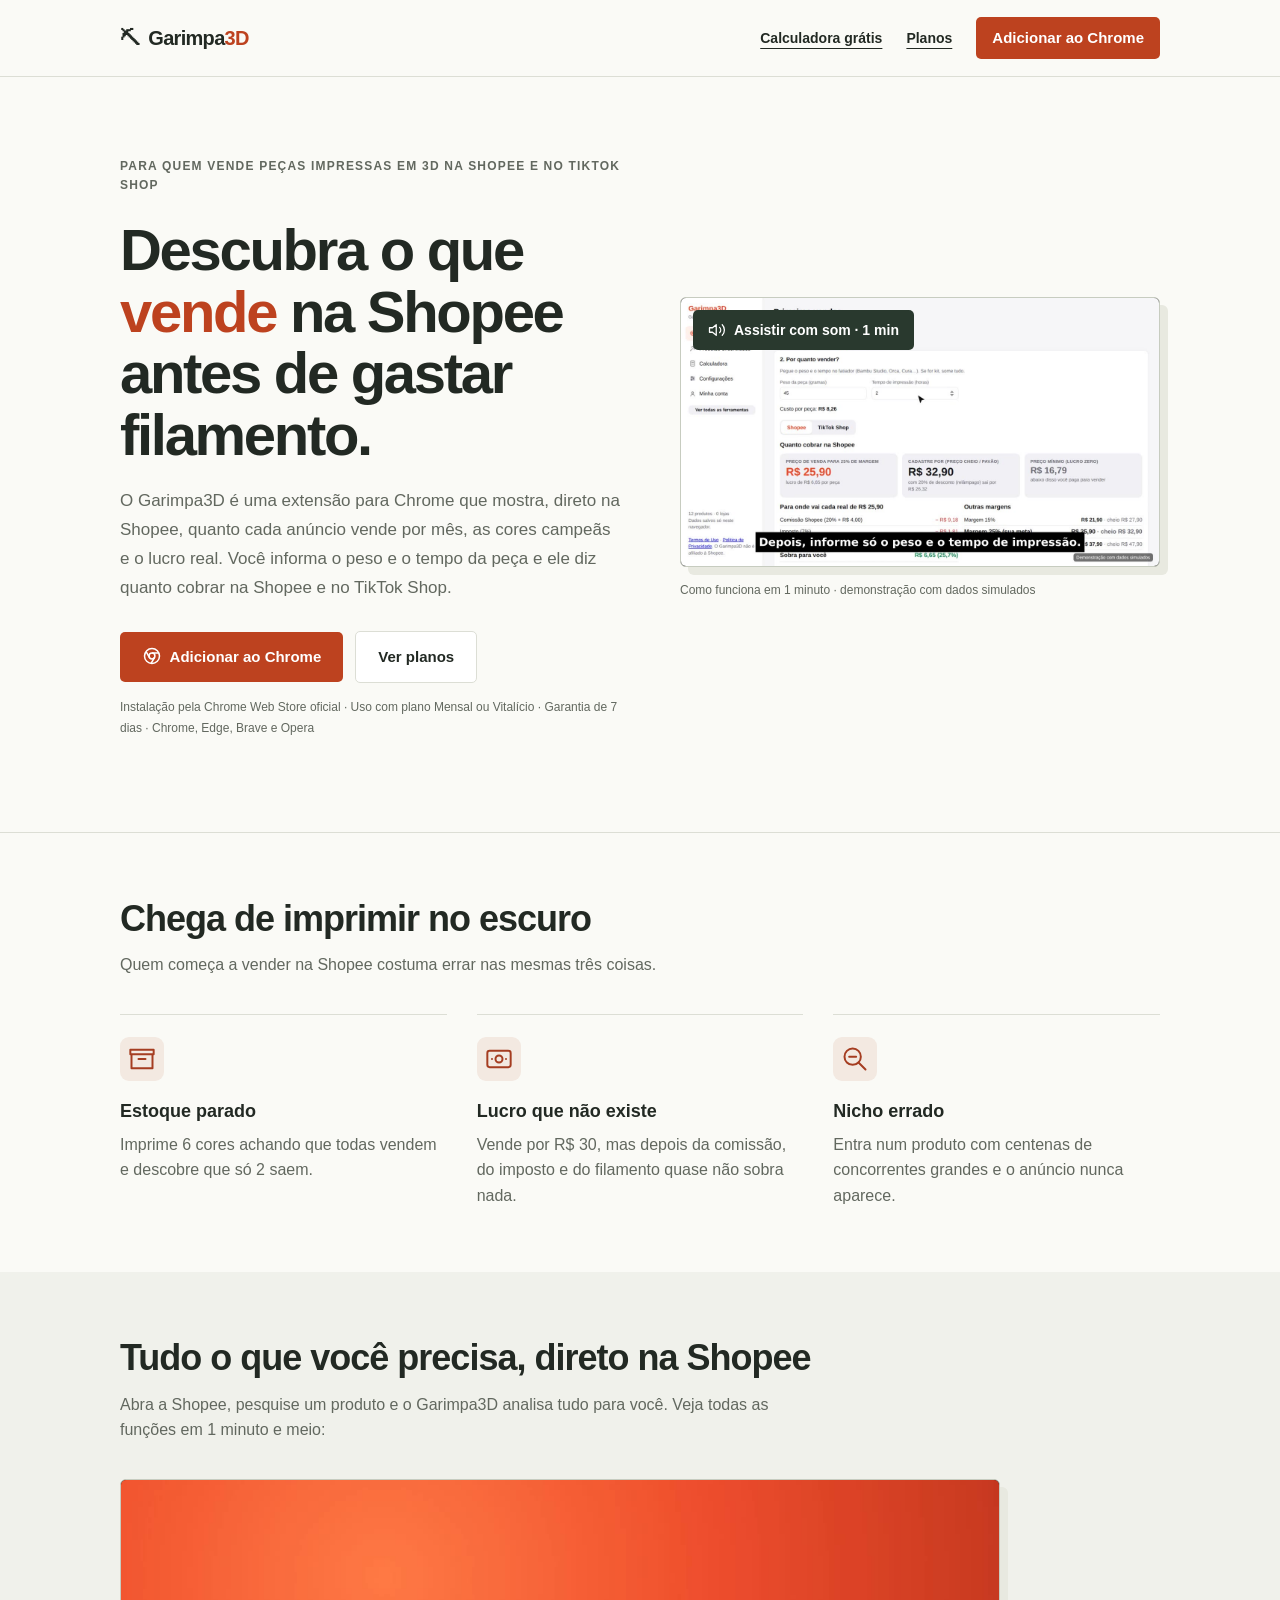
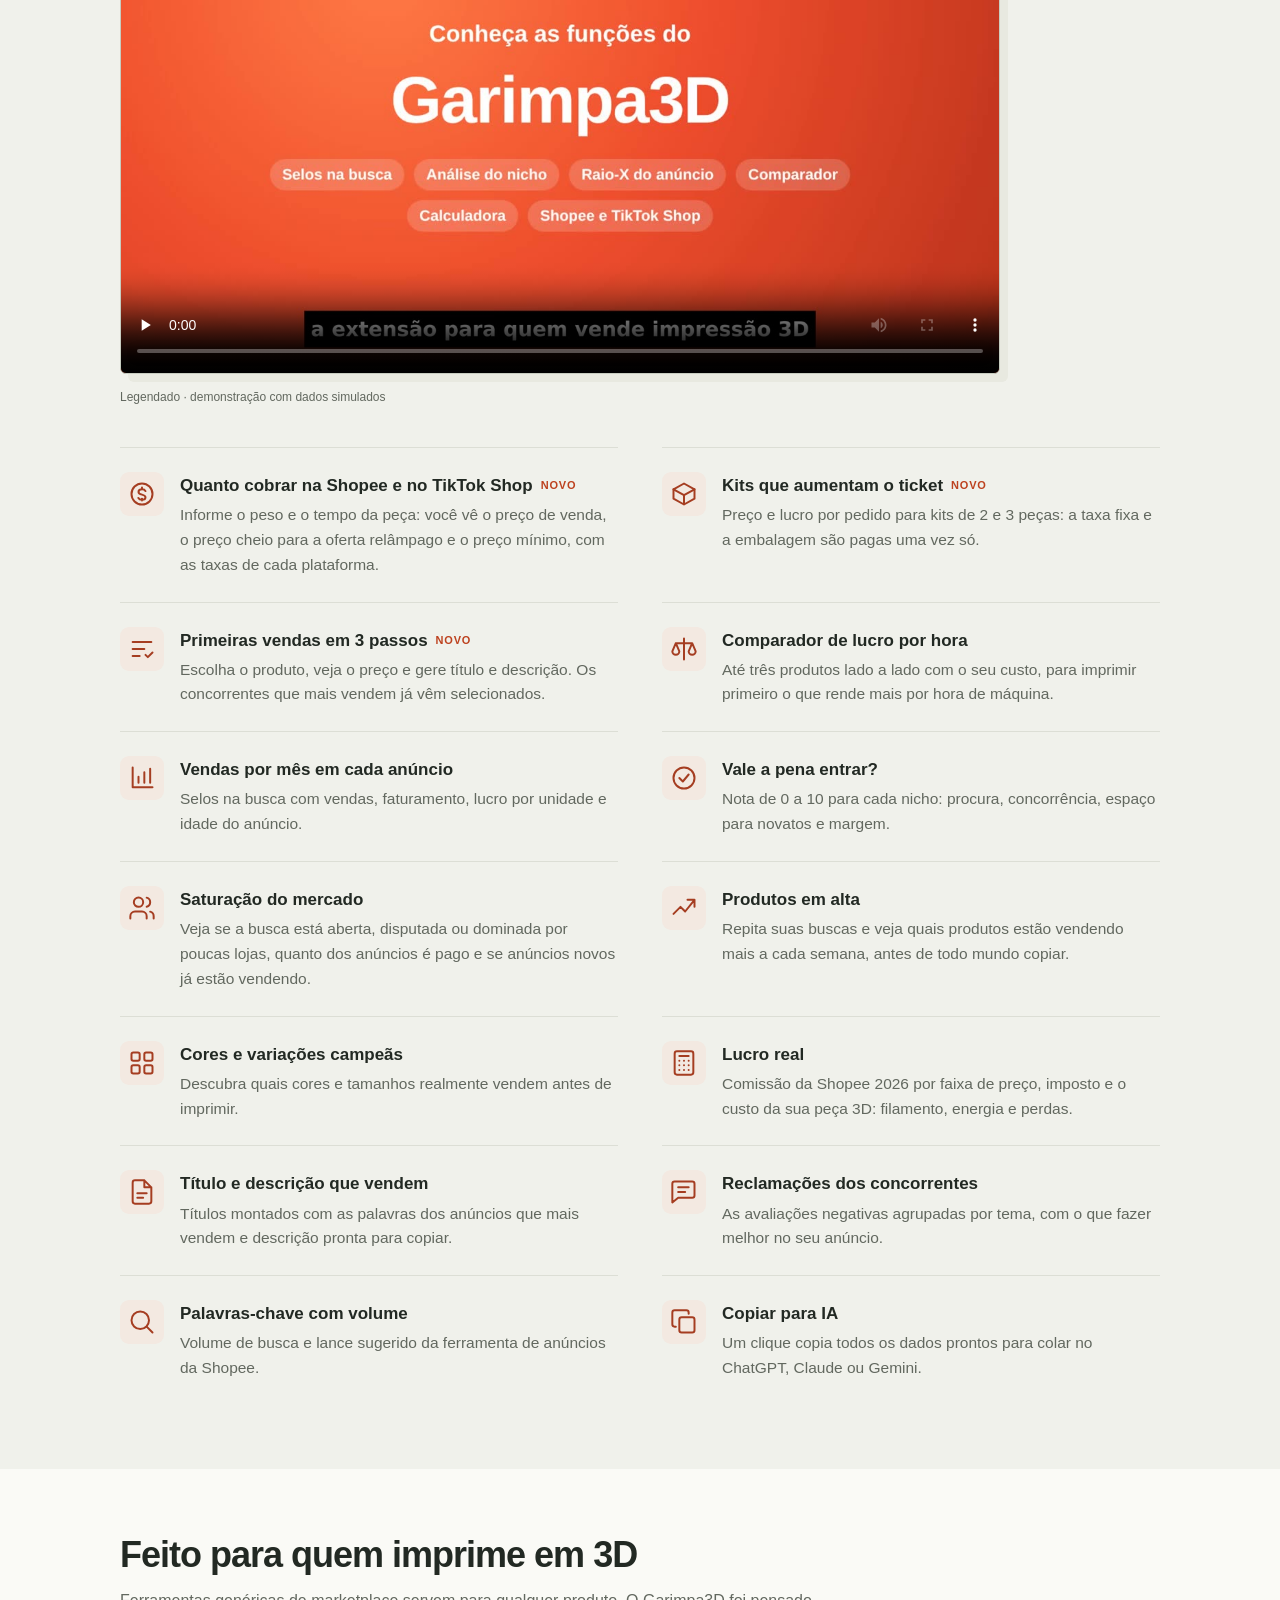
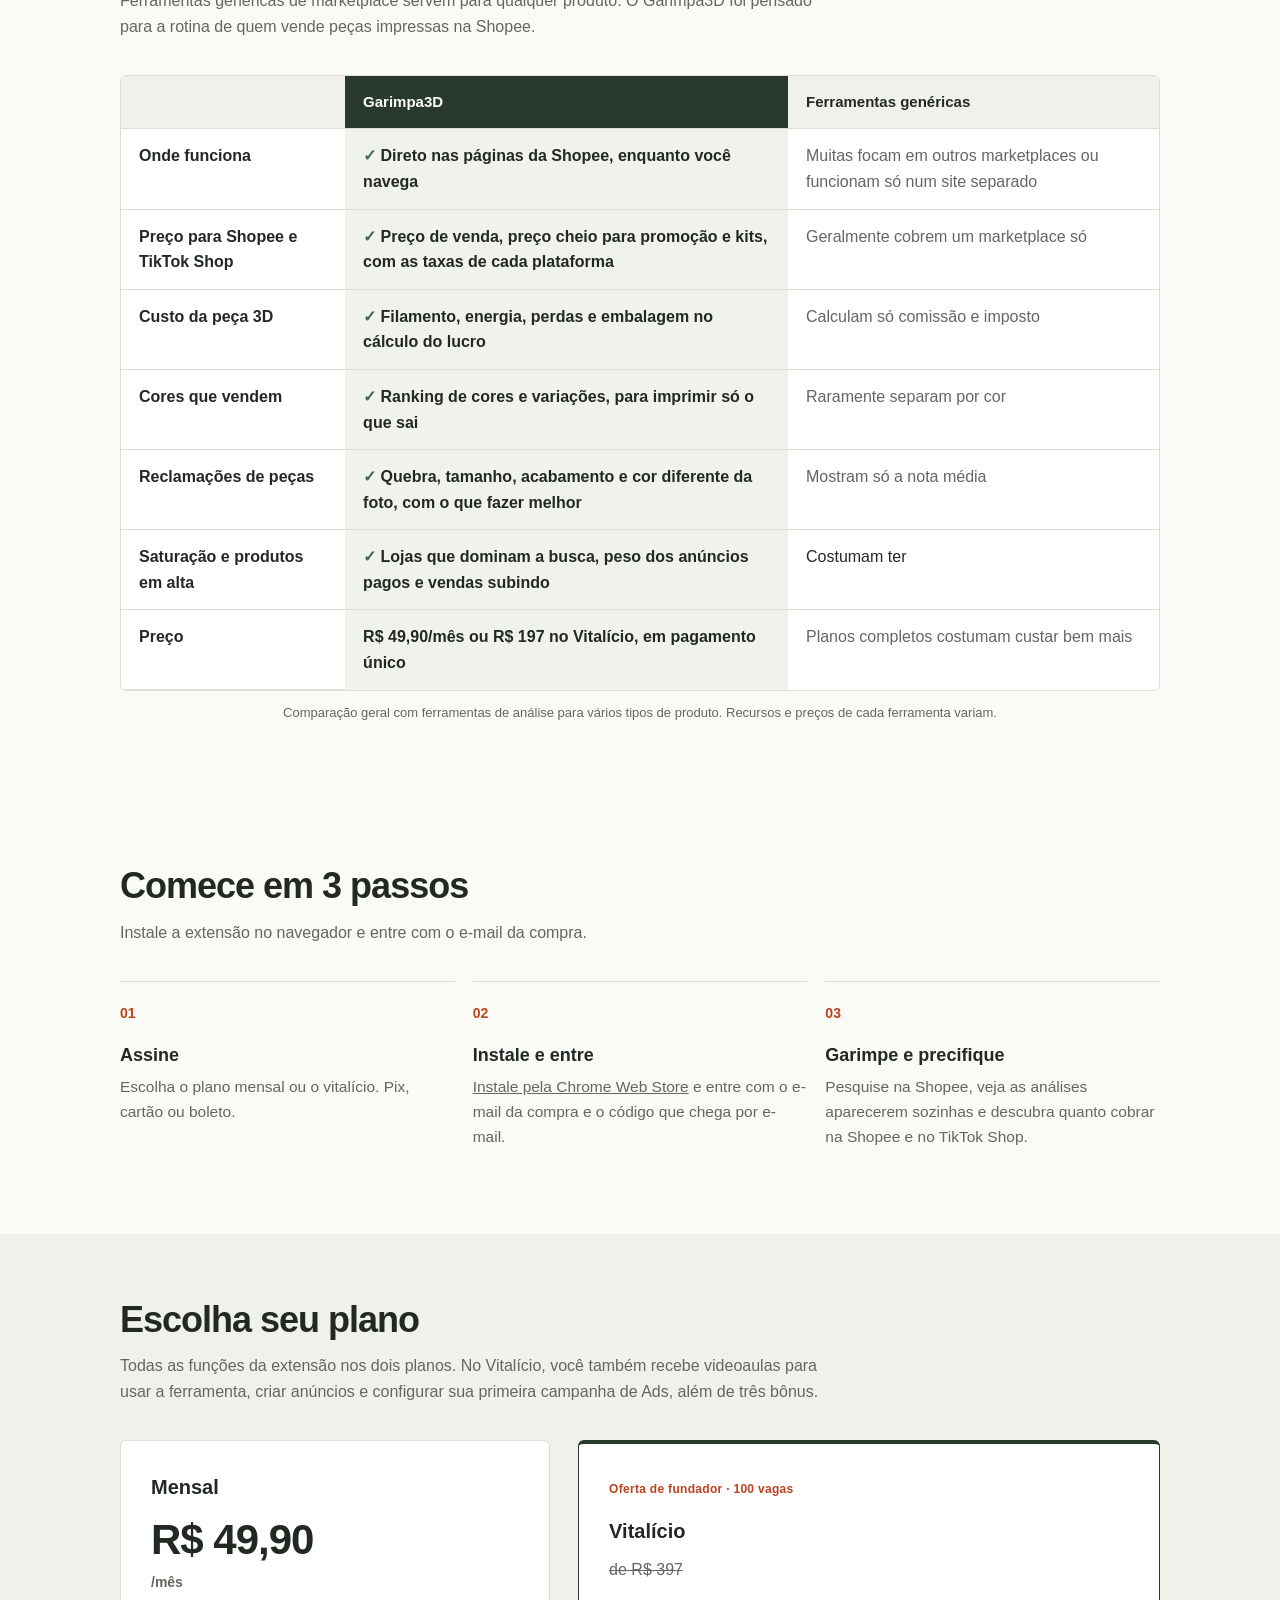
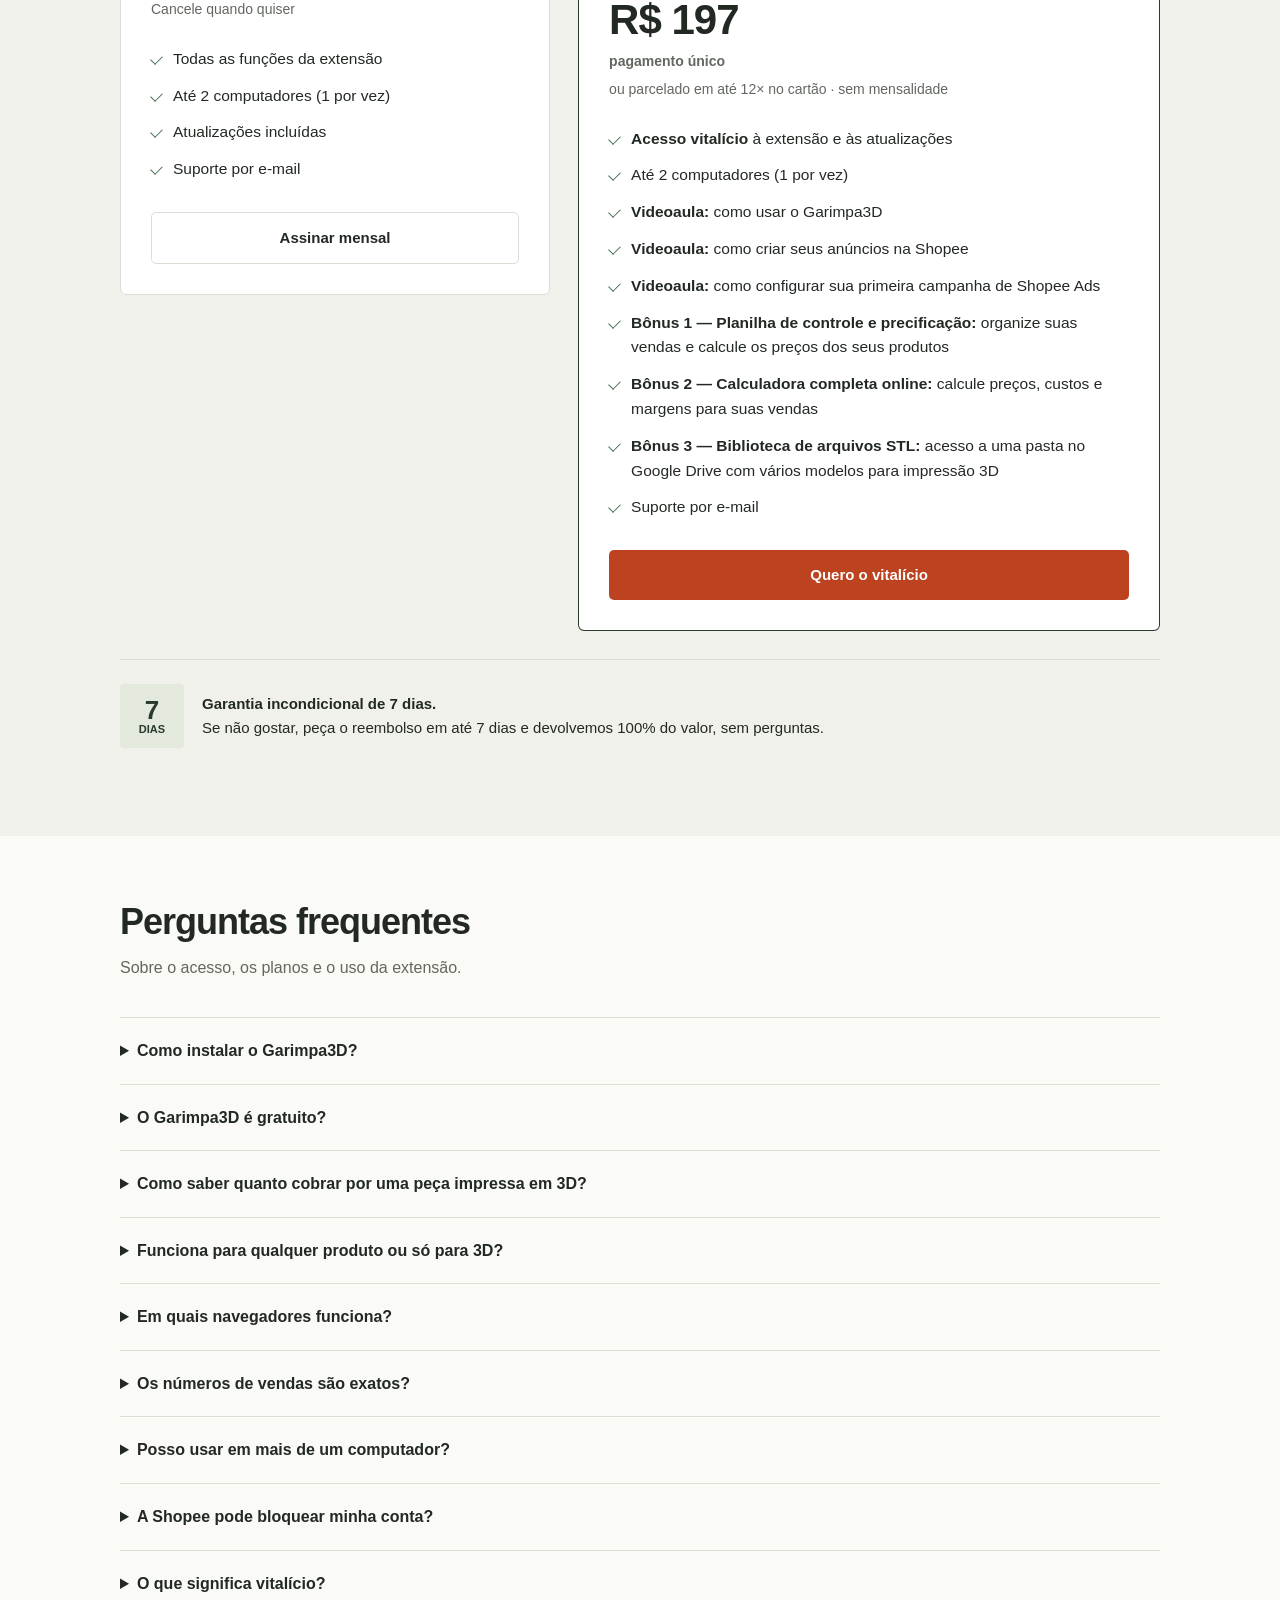
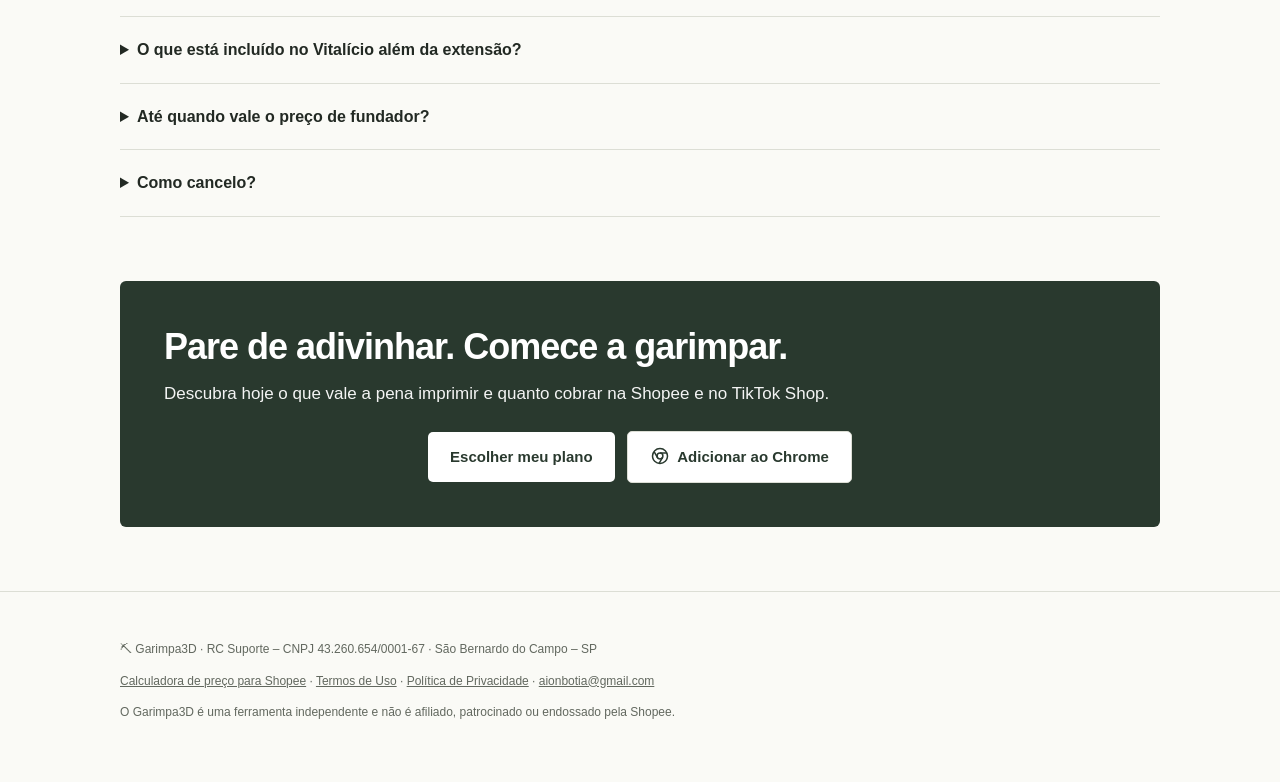
==== commit aa072bdb: "SEO: uploadDate dos videos com hora e fuso" ====
--- a/index.html
+++ b/index.html
@@ -248,7 +248,7 @@
       @media (max-width: 560px) { .header-actions .header-link { display: none; } }
     .btn .icon { width: 20px; height: 20px; vertical-align: -4px; margin-right: 4px; }
   </style>
-  <script type="application/ld+json">{"@context":"https://schema.org","@graph":[{"@type":"Organization","@id":"https://garimpa3d.vercel.app/#org","name":"Garimpa3D","url":"https://garimpa3d.vercel.app/","logo":"https://garimpa3d.vercel.app/favicon.svg","email":"aionbotia@gmail.com","sameAs":["https://chromewebstore.google.com/detail/garimpa3d-%E2%80%93-an%C3%A1lise-para/jiiohhjnhpomgkfofaogiedilaioimec?hl=pt-BR"]},{"@type":"WebSite","@id":"https://garimpa3d.vercel.app/#site","url":"https://garimpa3d.vercel.app/","name":"Garimpa3D","inLanguage":"pt-BR","publisher":{"@id":"https://garimpa3d.vercel.app/#org"}},{"@type":"SoftwareApplication","@id":"https://garimpa3d.vercel.app/#app","name":"Garimpa3D – Análise para vendedores 3D","applicationCategory":"BusinessApplication","applicationSubCategory":"Extensão de navegador","operatingSystem":"Google Chrome, Microsoft Edge, Brave, Opera","url":"https://garimpa3d.vercel.app/","installUrl":"https://chromewebstore.google.com/detail/garimpa3d-%E2%80%93-an%C3%A1lise-para/jiiohhjnhpomgkfofaogiedilaioimec?hl=pt-BR","downloadUrl":"https://chromewebstore.google.com/detail/garimpa3d-%E2%80%93-an%C3%A1lise-para/jiiohhjnhpomgkfofaogiedilaioimec?hl=pt-BR","inLanguage":"pt-BR","description":"Extensão para Chrome que mostra vendas por mês na Shopee, cores campeãs e lucro real, e calcula quanto cobrar na Shopee e no TikTok Shop pela sua peça 3D.","publisher":{"@id":"https://garimpa3d.vercel.app/#org"},"image":"https://garimpa3d.vercel.app/videos/garimpa3d-em-1-minuto.jpg","offers":[{"@type":"Offer","name":"Plano Mensal","price":"49.90","priceCurrency":"BRL","url":"https://pay.kiwify.com.br/4R8F7N6"},{"@type":"Offer","name":"Plano Vitalício","price":"197.00","priceCurrency":"BRL","url":"https://pay.kiwify.com.br/8T07aas"}]},{"@type":"VideoObject","name":"Garimpa3D em 1 minuto","description":"Como o Garimpa3D mostra na Shopee o que vende e quanto cobrar na Shopee e no TikTok Shop (demonstração com dados simulados).","thumbnailUrl":"https://garimpa3d.vercel.app/videos/garimpa3d-em-1-minuto.jpg","contentUrl":"https://garimpa3d.vercel.app/videos/garimpa3d-em-1-minuto.mp4","uploadDate":"2026-09-21","duration":"PT1M3S","inLanguage":"pt-BR"},{"@type":"VideoObject","name":"Funções do Garimpa3D","description":"Todas as funções da extensão Garimpa3D para quem vende peças impressas em 3D na Shopee (demonstração com dados simulados).","thumbnailUrl":"https://garimpa3d.vercel.app/videos/garimpa3d-funcoes.jpg","contentUrl":"https://garimpa3d.vercel.app/videos/garimpa3d-funcoes.mp4","uploadDate":"2026-09-21","duration":"PT1M39S","inLanguage":"pt-BR"},{"@type":"FAQPage","mainEntity":[{"@type":"Question","name":"Como instalar o Garimpa3D?","acceptedAnswer":{"@type":"Answer","text":"Pela Chrome Web Store oficial: abra a página do Garimpa3D na Chrome Web Store, clique em \"Usar no Chrome\" e fixe o ícone na barra do navegador. Depois entre com o e-mail usado na compra. No Edge, Brave e Opera a instalação é pela mesma loja."}},{"@type":"Question","name":"O Garimpa3D é gratuito?","acceptedAnswer":{"@type":"Answer","text":"A instalação pela Chrome Web Store é gratuita, mas para usar as análises é preciso um plano (Mensal ou Vitalício), com garantia de 7 dias. A calculadora de preço para Shopee é grátis e não precisa de cadastro."}},{"@type":"Question","name":"Como saber quanto cobrar por uma peça impressa em 3D?","acceptedAnswer":{"@type":"Answer","text":"Some filamento, energia, perdas e embalagem para ter o custo da peça e acrescente a comissão da plataforma, o imposto e a margem que você quer. A calculadora faz essa conta para a Shopee. Na extensão, você informa o peso e o tempo de impressão e vê o preço de venda, o preço cheio para a oferta relâmpago e o preço mínimo na Shopee e no TikTok Shop."}},{"@type":"Question","name":"Funciona para qualquer produto ou só para 3D?","acceptedAnswer":{"@type":"Answer","text":"Funciona em qualquer busca da Shopee. Ele já vem com o nicho \"Impressão 3D\" configurado e tem a calculadora de custo de peça impressa, mas você pode criar outros nichos."}},{"@type":"Question","name":"Em quais navegadores funciona?","acceptedAnswer":{"@type":"Answer","text":"Google Chrome e navegadores baseados nele: Microsoft Edge, Brave e Opera, no computador."}},{"@type":"Question","name":"Os números de vendas são exatos?","acceptedAnswer":{"@type":"Answer","text":"Vendas por mês e total vendido vêm da própria Shopee. Faturamento, lucro dos concorrentes e vendas por variação são estimativas calculadas a partir desses dados."}},{"@type":"Question","name":"Posso usar em mais de um computador?","acceptedAnswer":{"@type":"Answer","text":"Sim, em até 2 computadores cadastrados, um de cada vez. A assinatura é pessoal e não pode ser compartilhada."}},{"@type":"Question","name":"A Shopee pode bloquear minha conta?","acceptedAnswer":{"@type":"Answer","text":"O Garimpa3D só lê as informações que a própria Shopee já mostra na tela enquanto você navega. Ele não faz ações automáticas na sua conta, como seguir pessoas em massa."}},{"@type":"Question","name":"O que significa vitalício?","acceptedAnswer":{"@type":"Answer","text":"Você paga uma vez e usa o Garimpa3D sem mensalidade, com todas as atualizações, enquanto o produto for oferecido. Se um dia ele for encerrado, avisamos com pelo menos 90 dias de antecedência. As aulas e a planilha ficam com você."}},{"@type":"Question","name":"O que está incluído no Vitalício além da extensão?","acceptedAnswer":{"@type":"Answer","text":"Videoaulas de como usar o Garimpa3D, criar anúncios na Shopee e configurar sua primeira campanha de Shopee Ads. Você também recebe uma planilha de controle e cálculo de preços para vendas, uma calculadora completa online e acesso a uma pasta no Google Drive com vários arquivos STL para impressão 3D."}},{"@type":"Question","name":"Até quando vale o preço de fundador?","acceptedAnswer":{"@type":"Answer","text":"Até acabarem as 100 vagas. Depois o Vitalício passa a custar R$ 397."}},{"@type":"Question","name":"Como cancelo?","acceptedAnswer":{"@type":"Answer","text":"O Mensal é cancelado pela própria Kiwify, a qualquer momento, sem multa; o acesso continua até o fim do mês pago. Nos dois planos você tem 7 dias de garantia com reembolso integral."}}]}]}</script>
+  <script type="application/ld+json">{"@context":"https://schema.org","@graph":[{"@type":"Organization","@id":"https://garimpa3d.vercel.app/#org","name":"Garimpa3D","url":"https://garimpa3d.vercel.app/","logo":"https://garimpa3d.vercel.app/favicon.svg","email":"aionbotia@gmail.com","sameAs":["https://chromewebstore.google.com/detail/garimpa3d-%E2%80%93-an%C3%A1lise-para/jiiohhjnhpomgkfofaogiedilaioimec?hl=pt-BR"]},{"@type":"WebSite","@id":"https://garimpa3d.vercel.app/#site","url":"https://garimpa3d.vercel.app/","name":"Garimpa3D","inLanguage":"pt-BR","publisher":{"@id":"https://garimpa3d.vercel.app/#org"}},{"@type":"SoftwareApplication","@id":"https://garimpa3d.vercel.app/#app","name":"Garimpa3D – Análise para vendedores 3D","applicationCategory":"BusinessApplication","applicationSubCategory":"Extensão de navegador","operatingSystem":"Google Chrome, Microsoft Edge, Brave, Opera","url":"https://garimpa3d.vercel.app/","installUrl":"https://chromewebstore.google.com/detail/garimpa3d-%E2%80%93-an%C3%A1lise-para/jiiohhjnhpomgkfofaogiedilaioimec?hl=pt-BR","downloadUrl":"https://chromewebstore.google.com/detail/garimpa3d-%E2%80%93-an%C3%A1lise-para/jiiohhjnhpomgkfofaogiedilaioimec?hl=pt-BR","inLanguage":"pt-BR","description":"Extensão para Chrome que mostra vendas por mês na Shopee, cores campeãs e lucro real, e calcula quanto cobrar na Shopee e no TikTok Shop pela sua peça 3D.","publisher":{"@id":"https://garimpa3d.vercel.app/#org"},"image":"https://garimpa3d.vercel.app/videos/garimpa3d-em-1-minuto.jpg","offers":[{"@type":"Offer","name":"Plano Mensal","price":"49.90","priceCurrency":"BRL","url":"https://pay.kiwify.com.br/4R8F7N6"},{"@type":"Offer","name":"Plano Vitalício","price":"197.00","priceCurrency":"BRL","url":"https://pay.kiwify.com.br/8T07aas"}]},{"@type":"VideoObject","name":"Garimpa3D em 1 minuto","description":"Como o Garimpa3D mostra na Shopee o que vende e quanto cobrar na Shopee e no TikTok Shop (demonstração com dados simulados).","thumbnailUrl":"https://garimpa3d.vercel.app/videos/garimpa3d-em-1-minuto.jpg","contentUrl":"https://garimpa3d.vercel.app/videos/garimpa3d-em-1-minuto.mp4","uploadDate":"2026-09-21T17:00:00-03:00","duration":"PT1M3S","inLanguage":"pt-BR"},{"@type":"VideoObject","name":"Funções do Garimpa3D","description":"Todas as funções da extensão Garimpa3D para quem vende peças impressas em 3D na Shopee (demonstração com dados simulados).","thumbnailUrl":"https://garimpa3d.vercel.app/videos/garimpa3d-funcoes.jpg","contentUrl":"https://garimpa3d.vercel.app/videos/garimpa3d-funcoes.mp4","uploadDate":"2026-09-21T17:00:00-03:00","duration":"PT1M39S","inLanguage":"pt-BR"},{"@type":"FAQPage","mainEntity":[{"@type":"Question","name":"Como instalar o Garimpa3D?","acceptedAnswer":{"@type":"Answer","text":"Pela Chrome Web Store oficial: abra a página do Garimpa3D na Chrome Web Store, clique em \"Usar no Chrome\" e fixe o ícone na barra do navegador. Depois entre com o e-mail usado na compra. No Edge, Brave e Opera a instalação é pela mesma loja."}},{"@type":"Question","name":"O Garimpa3D é gratuito?","acceptedAnswer":{"@type":"Answer","text":"A instalação pela Chrome Web Store é gratuita, mas para usar as análises é preciso um plano (Mensal ou Vitalício), com garantia de 7 dias. A calculadora de preço para Shopee é grátis e não precisa de cadastro."}},{"@type":"Question","name":"Como saber quanto cobrar por uma peça impressa em 3D?","acceptedAnswer":{"@type":"Answer","text":"Some filamento, energia, perdas e embalagem para ter o custo da peça e acrescente a comissão da plataforma, o imposto e a margem que você quer. A calculadora faz essa conta para a Shopee. Na extensão, você informa o peso e o tempo de impressão e vê o preço de venda, o preço cheio para a oferta relâmpago e o preço mínimo na Shopee e no TikTok Shop."}},{"@type":"Question","name":"Funciona para qualquer produto ou só para 3D?","acceptedAnswer":{"@type":"Answer","text":"Funciona em qualquer busca da Shopee. Ele já vem com o nicho \"Impressão 3D\" configurado e tem a calculadora de custo de peça impressa, mas você pode criar outros nichos."}},{"@type":"Question","name":"Em quais navegadores funciona?","acceptedAnswer":{"@type":"Answer","text":"Google Chrome e navegadores baseados nele: Microsoft Edge, Brave e Opera, no computador."}},{"@type":"Question","name":"Os números de vendas são exatos?","acceptedAnswer":{"@type":"Answer","text":"Vendas por mês e total vendido vêm da própria Shopee. Faturamento, lucro dos concorrentes e vendas por variação são estimativas calculadas a partir desses dados."}},{"@type":"Question","name":"Posso usar em mais de um computador?","acceptedAnswer":{"@type":"Answer","text":"Sim, em até 2 computadores cadastrados, um de cada vez. A assinatura é pessoal e não pode ser compartilhada."}},{"@type":"Question","name":"A Shopee pode bloquear minha conta?","acceptedAnswer":{"@type":"Answer","text":"O Garimpa3D só lê as informações que a própria Shopee já mostra na tela enquanto você navega. Ele não faz ações automáticas na sua conta, como seguir pessoas em massa."}},{"@type":"Question","name":"O que significa vitalício?","acceptedAnswer":{"@type":"Answer","text":"Você paga uma vez e usa o Garimpa3D sem mensalidade, com todas as atualizações, enquanto o produto for oferecido. Se um dia ele for encerrado, avisamos com pelo menos 90 dias de antecedência. As aulas e a planilha ficam com você."}},{"@type":"Question","name":"O que está incluído no Vitalício além da extensão?","acceptedAnswer":{"@type":"Answer","text":"Videoaulas de como usar o Garimpa3D, criar anúncios na Shopee e configurar sua primeira campanha de Shopee Ads. Você também recebe uma planilha de controle e cálculo de preços para vendas, uma calculadora completa online e acesso a uma pasta no Google Drive com vários arquivos STL para impressão 3D."}},{"@type":"Question","name":"Até quando vale o preço de fundador?","acceptedAnswer":{"@type":"Answer","text":"Até acabarem as 100 vagas. Depois o Vitalício passa a custar R$ 397."}},{"@type":"Question","name":"Como cancelo?","acceptedAnswer":{"@type":"Answer","text":"O Mensal é cancelado pela própria Kiwify, a qualquer momento, sem multa; o acesso continua até o fim do mês pago. Nos dois planos você tem 7 dias de garantia com reembolso integral."}}]}]}</script>
 </head>
 <body>
 
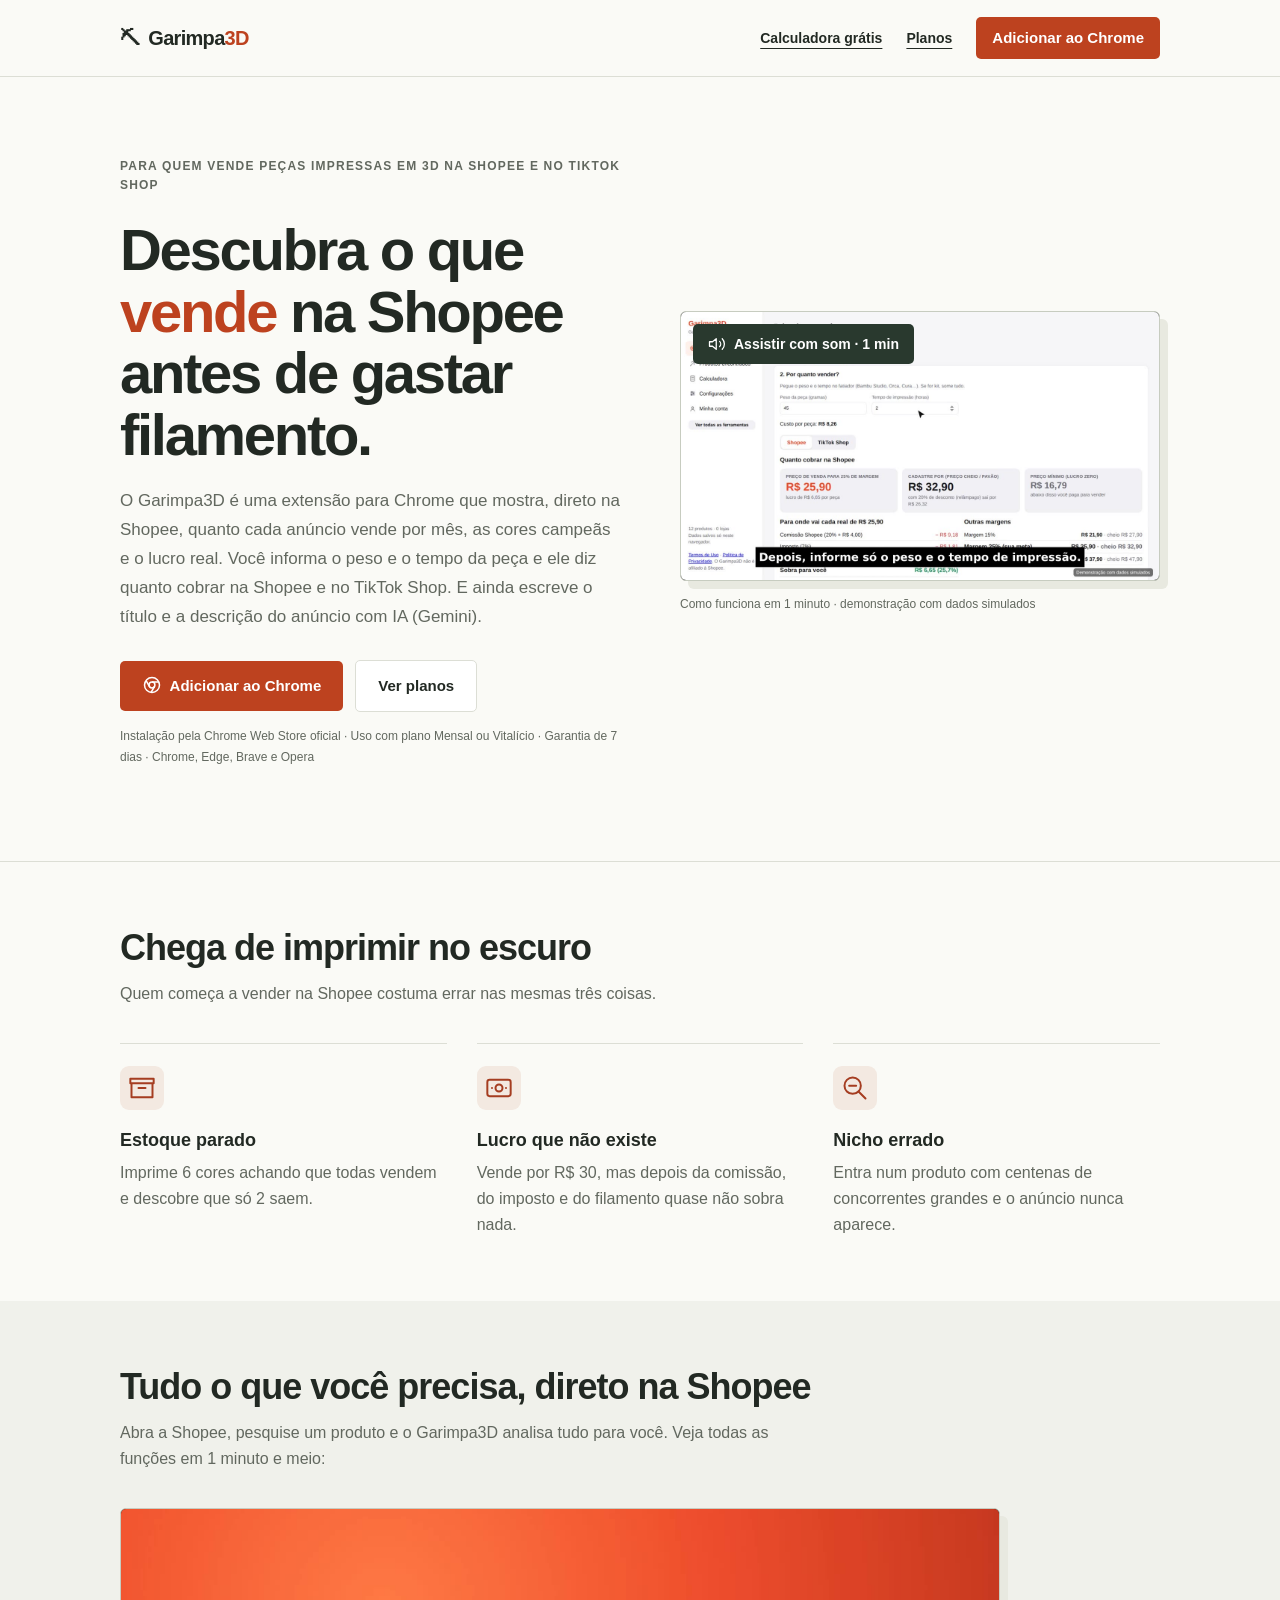
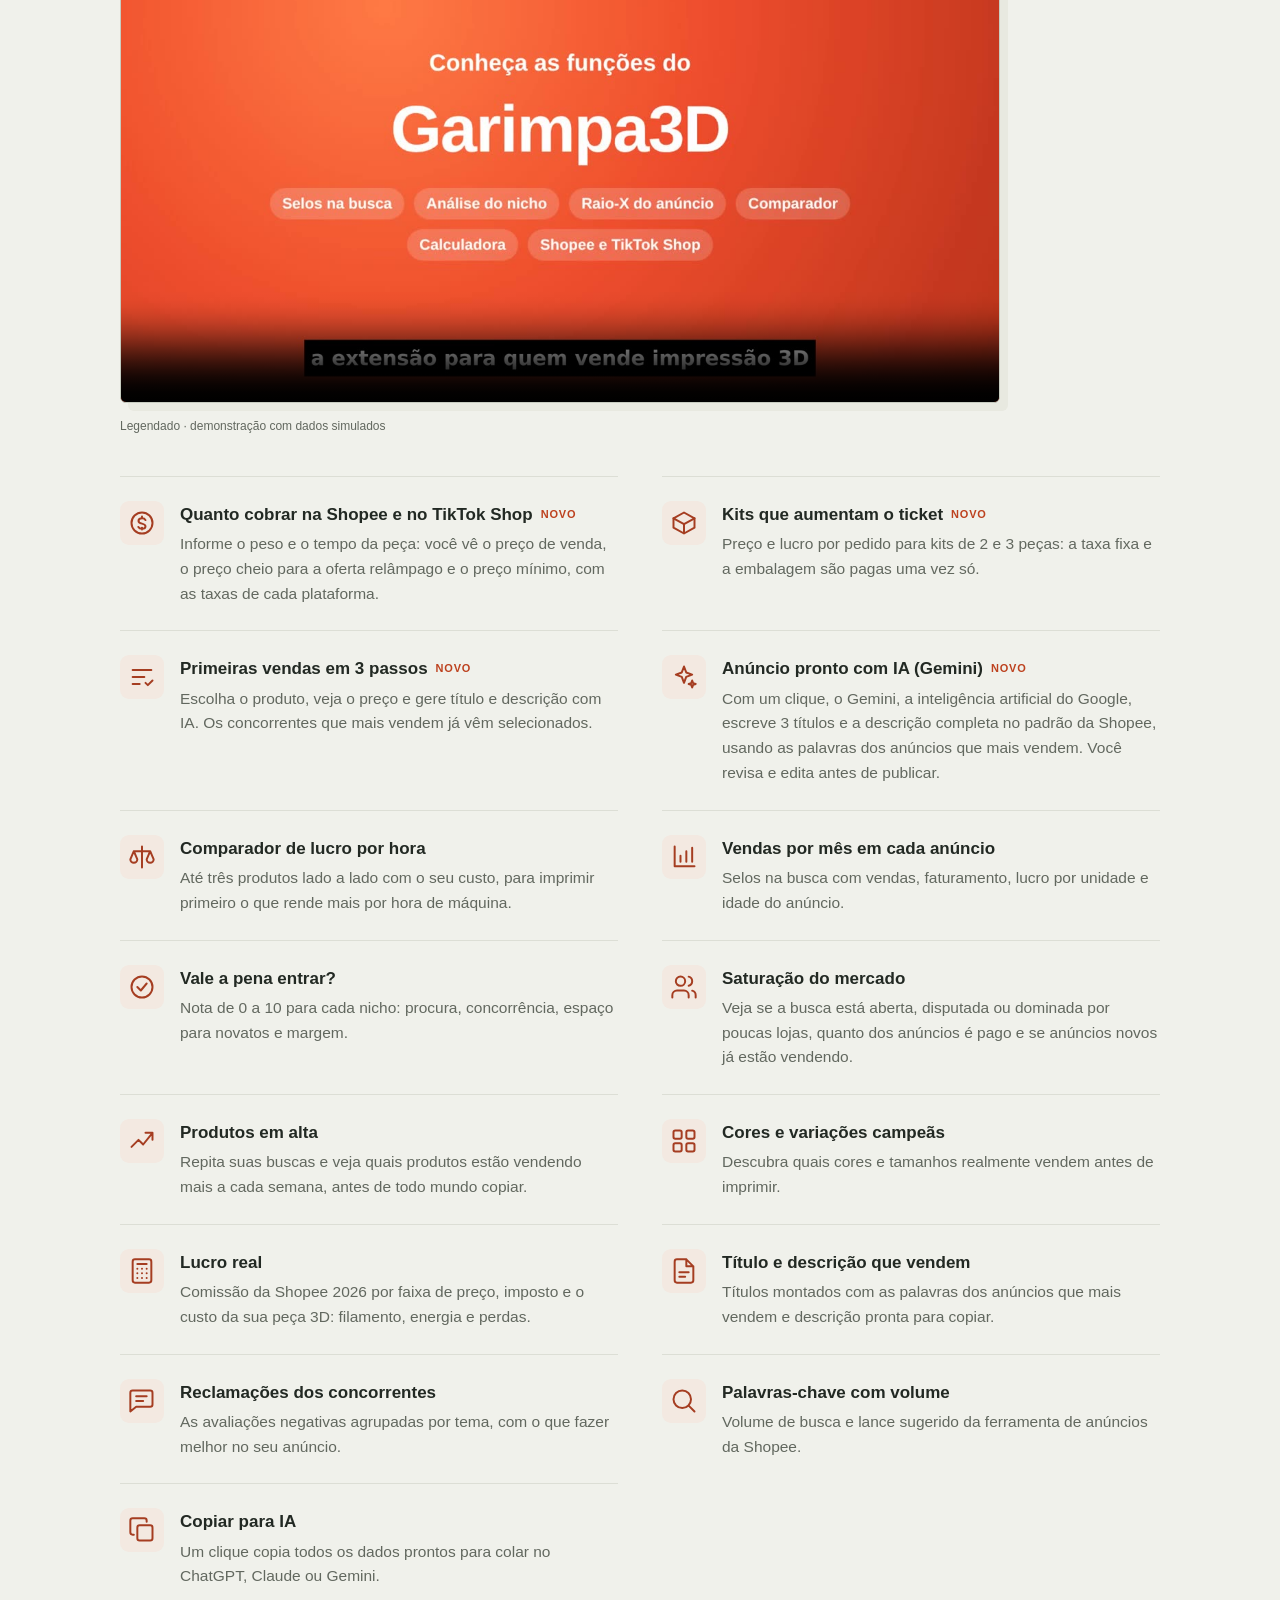
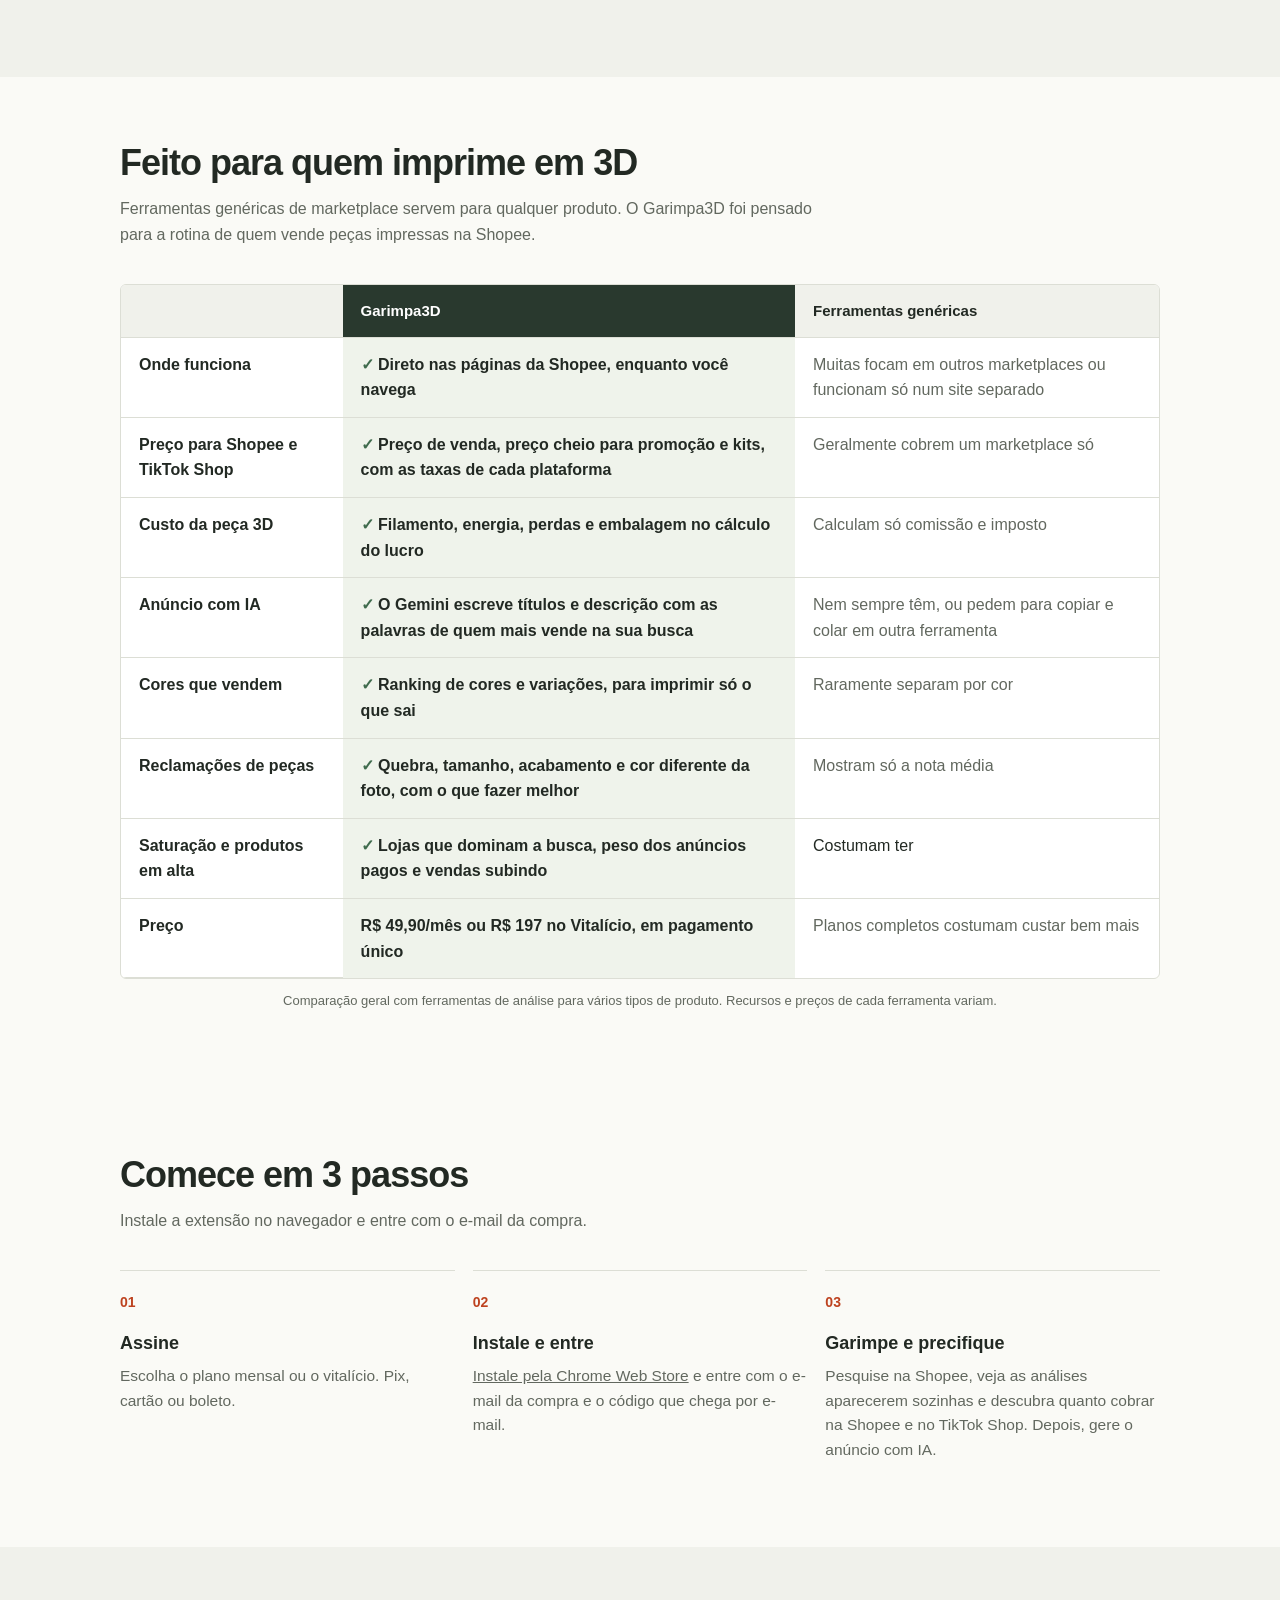
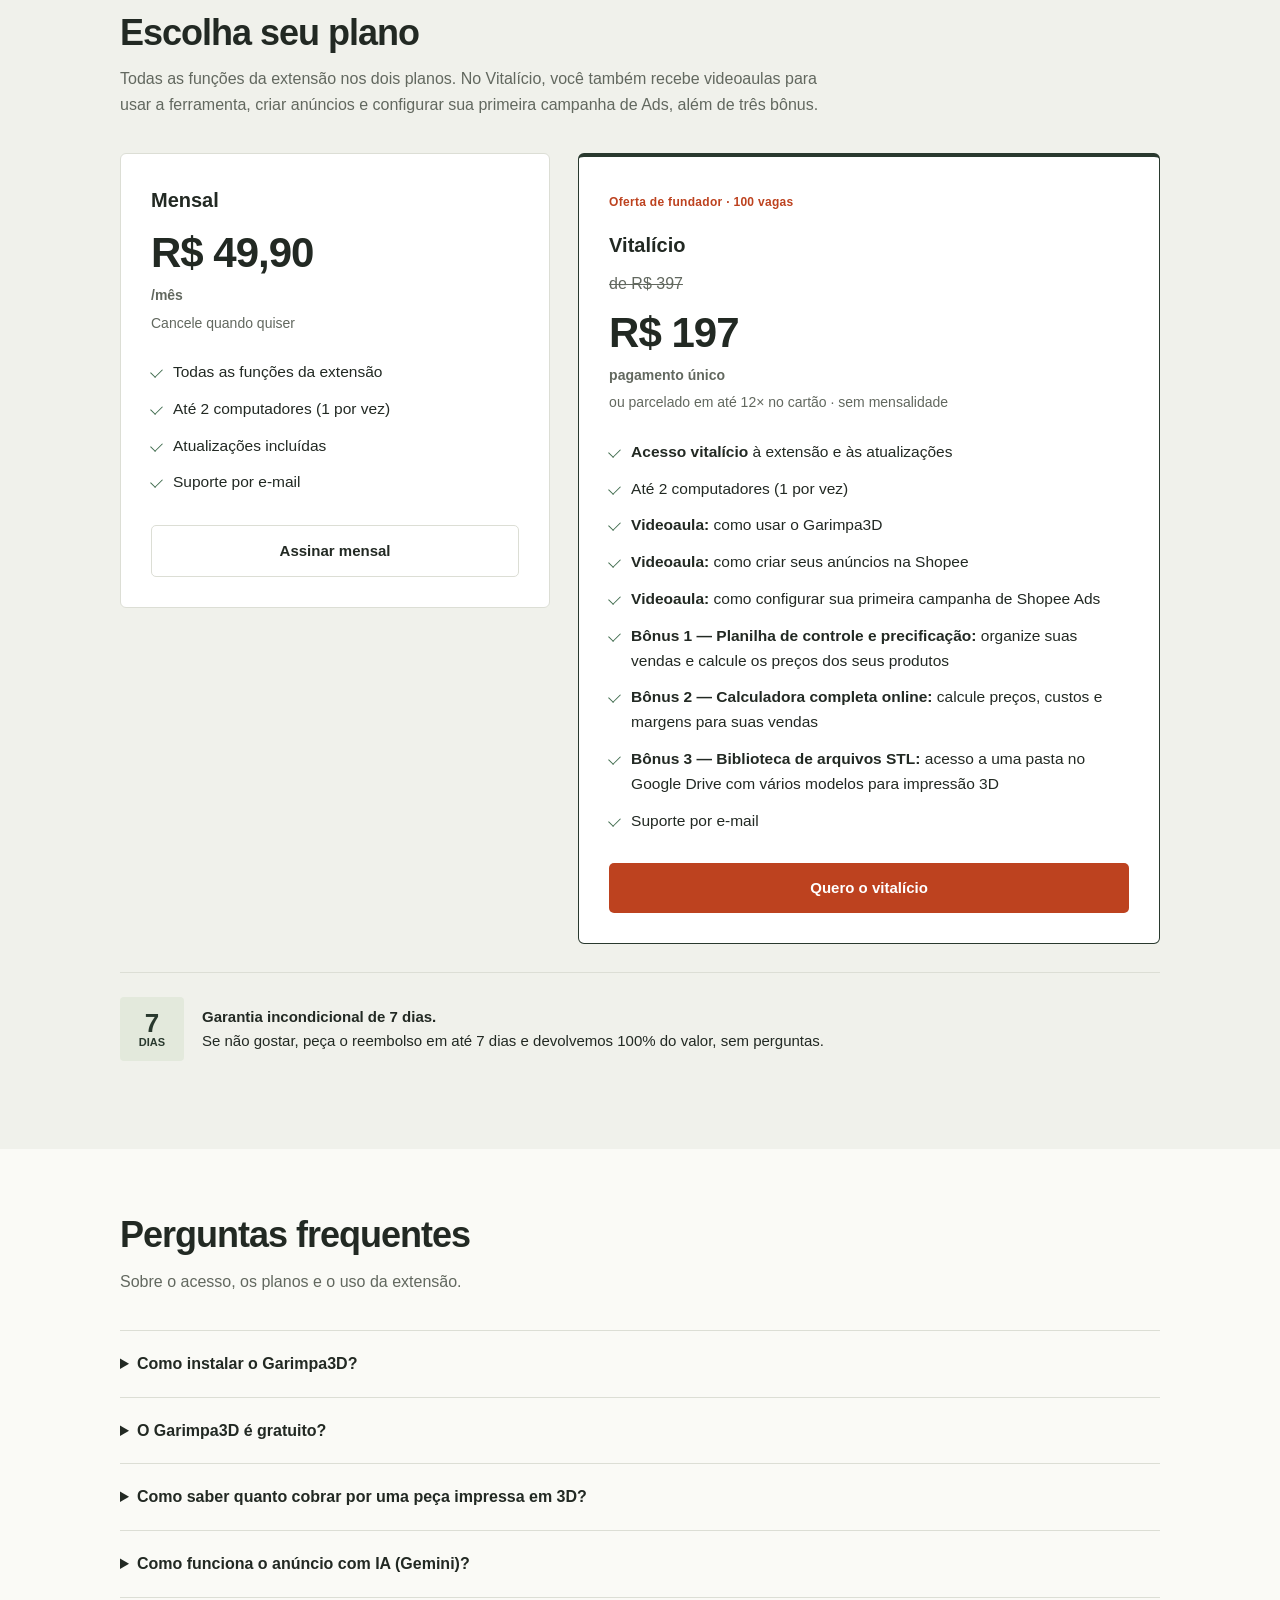
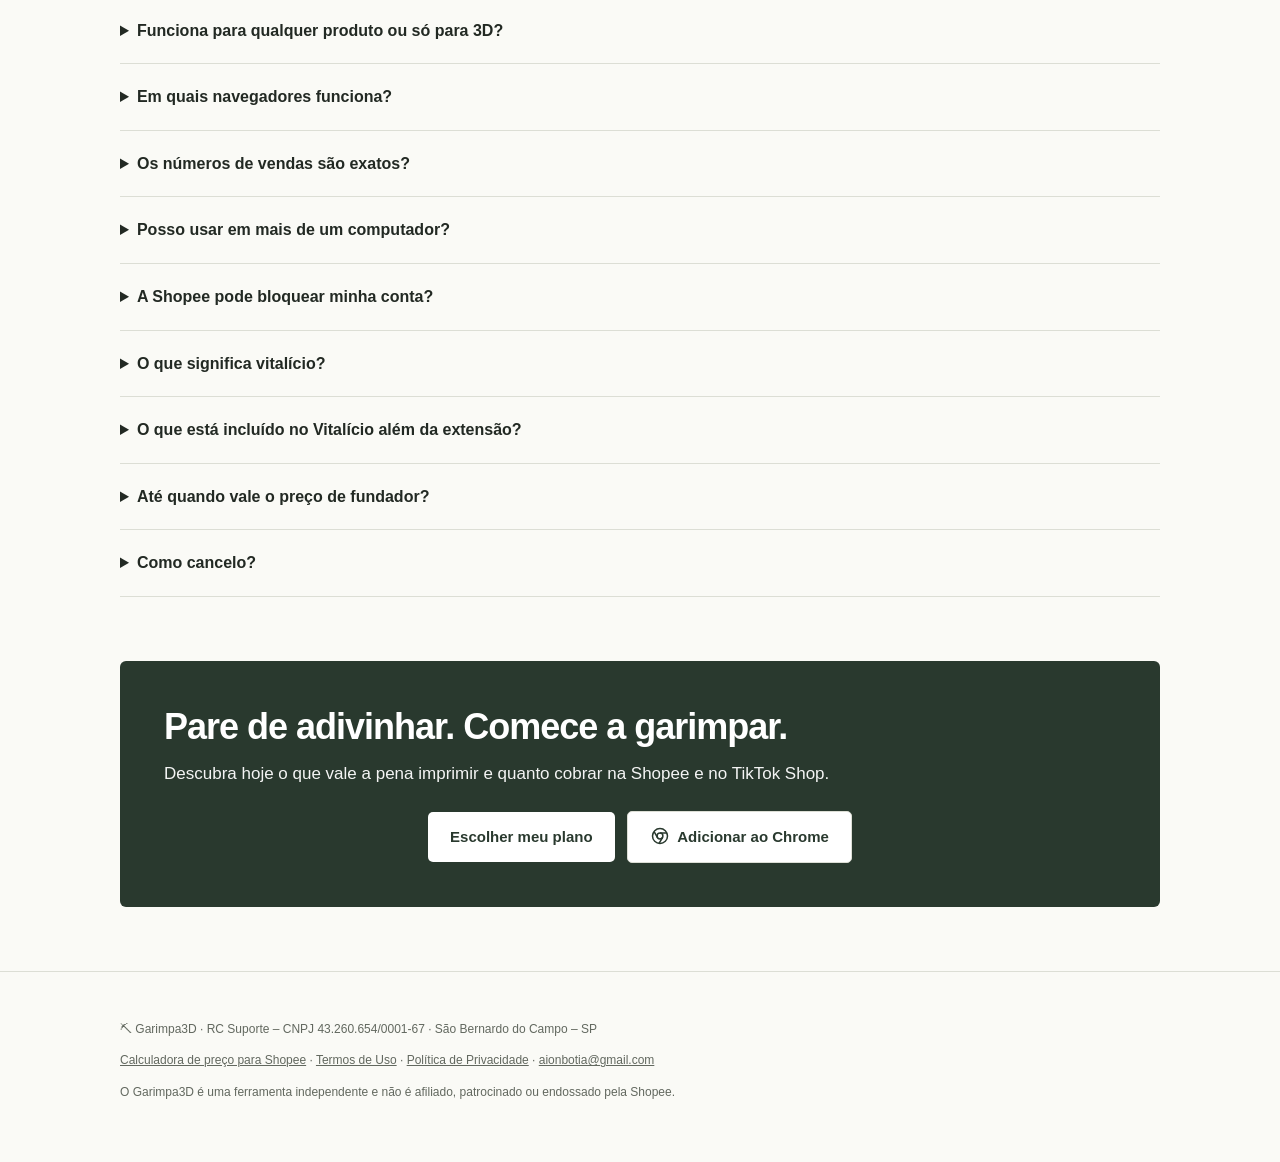
==== commit adc42c61: "Site: anuncio com IA (Gemini) nas funcoes, comparativo e FAQ; uploadDate dos videos" ====
--- a/index.html
+++ b/index.html
@@ -248,7 +248,7 @@
       @media (max-width: 560px) { .header-actions .header-link { display: none; } }
     .btn .icon { width: 20px; height: 20px; vertical-align: -4px; margin-right: 4px; }
   </style>
-  <script type="application/ld+json">{"@context":"https://schema.org","@graph":[{"@type":"Organization","@id":"https://garimpa3d.vercel.app/#org","name":"Garimpa3D","url":"https://garimpa3d.vercel.app/","logo":"https://garimpa3d.vercel.app/favicon.svg","email":"aionbotia@gmail.com","sameAs":["https://chromewebstore.google.com/detail/garimpa3d-%E2%80%93-an%C3%A1lise-para/jiiohhjnhpomgkfofaogiedilaioimec?hl=pt-BR"]},{"@type":"WebSite","@id":"https://garimpa3d.vercel.app/#site","url":"https://garimpa3d.vercel.app/","name":"Garimpa3D","inLanguage":"pt-BR","publisher":{"@id":"https://garimpa3d.vercel.app/#org"}},{"@type":"SoftwareApplication","@id":"https://garimpa3d.vercel.app/#app","name":"Garimpa3D – Análise para vendedores 3D","applicationCategory":"BusinessApplication","applicationSubCategory":"Extensão de navegador","operatingSystem":"Google Chrome, Microsoft Edge, Brave, Opera","url":"https://garimpa3d.vercel.app/","installUrl":"https://chromewebstore.google.com/detail/garimpa3d-%E2%80%93-an%C3%A1lise-para/jiiohhjnhpomgkfofaogiedilaioimec?hl=pt-BR","downloadUrl":"https://chromewebstore.google.com/detail/garimpa3d-%E2%80%93-an%C3%A1lise-para/jiiohhjnhpomgkfofaogiedilaioimec?hl=pt-BR","inLanguage":"pt-BR","description":"Extensão para Chrome que mostra vendas por mês na Shopee, cores campeãs e lucro real, e calcula quanto cobrar na Shopee e no TikTok Shop pela sua peça 3D.","publisher":{"@id":"https://garimpa3d.vercel.app/#org"},"image":"https://garimpa3d.vercel.app/videos/garimpa3d-em-1-minuto.jpg","offers":[{"@type":"Offer","name":"Plano Mensal","price":"49.90","priceCurrency":"BRL","url":"https://pay.kiwify.com.br/4R8F7N6"},{"@type":"Offer","name":"Plano Vitalício","price":"197.00","priceCurrency":"BRL","url":"https://pay.kiwify.com.br/8T07aas"}]},{"@type":"VideoObject","name":"Garimpa3D em 1 minuto","description":"Como o Garimpa3D mostra na Shopee o que vende e quanto cobrar na Shopee e no TikTok Shop (demonstração com dados simulados).","thumbnailUrl":"https://garimpa3d.vercel.app/videos/garimpa3d-em-1-minuto.jpg","contentUrl":"https://garimpa3d.vercel.app/videos/garimpa3d-em-1-minuto.mp4","uploadDate":"2026-09-21T17:00:00-03:00","duration":"PT1M3S","inLanguage":"pt-BR"},{"@type":"VideoObject","name":"Funções do Garimpa3D","description":"Todas as funções da extensão Garimpa3D para quem vende peças impressas em 3D na Shopee (demonstração com dados simulados).","thumbnailUrl":"https://garimpa3d.vercel.app/videos/garimpa3d-funcoes.jpg","contentUrl":"https://garimpa3d.vercel.app/videos/garimpa3d-funcoes.mp4","uploadDate":"2026-09-21T17:00:00-03:00","duration":"PT1M39S","inLanguage":"pt-BR"},{"@type":"FAQPage","mainEntity":[{"@type":"Question","name":"Como instalar o Garimpa3D?","acceptedAnswer":{"@type":"Answer","text":"Pela Chrome Web Store oficial: abra a página do Garimpa3D na Chrome Web Store, clique em \"Usar no Chrome\" e fixe o ícone na barra do navegador. Depois entre com o e-mail usado na compra. No Edge, Brave e Opera a instalação é pela mesma loja."}},{"@type":"Question","name":"O Garimpa3D é gratuito?","acceptedAnswer":{"@type":"Answer","text":"A instalação pela Chrome Web Store é gratuita, mas para usar as análises é preciso um plano (Mensal ou Vitalício), com garantia de 7 dias. A calculadora de preço para Shopee é grátis e não precisa de cadastro."}},{"@type":"Question","name":"Como saber quanto cobrar por uma peça impressa em 3D?","acceptedAnswer":{"@type":"Answer","text":"Some filamento, energia, perdas e embalagem para ter o custo da peça e acrescente a comissão da plataforma, o imposto e a margem que você quer. A calculadora faz essa conta para a Shopee. Na extensão, você informa o peso e o tempo de impressão e vê o preço de venda, o preço cheio para a oferta relâmpago e o preço mínimo na Shopee e no TikTok Shop."}},{"@type":"Question","name":"Funciona para qualquer produto ou só para 3D?","acceptedAnswer":{"@type":"Answer","text":"Funciona em qualquer busca da Shopee. Ele já vem com o nicho \"Impressão 3D\" configurado e tem a calculadora de custo de peça impressa, mas você pode criar outros nichos."}},{"@type":"Question","name":"Em quais navegadores funciona?","acceptedAnswer":{"@type":"Answer","text":"Google Chrome e navegadores baseados nele: Microsoft Edge, Brave e Opera, no computador."}},{"@type":"Question","name":"Os números de vendas são exatos?","acceptedAnswer":{"@type":"Answer","text":"Vendas por mês e total vendido vêm da própria Shopee. Faturamento, lucro dos concorrentes e vendas por variação são estimativas calculadas a partir desses dados."}},{"@type":"Question","name":"Posso usar em mais de um computador?","acceptedAnswer":{"@type":"Answer","text":"Sim, em até 2 computadores cadastrados, um de cada vez. A assinatura é pessoal e não pode ser compartilhada."}},{"@type":"Question","name":"A Shopee pode bloquear minha conta?","acceptedAnswer":{"@type":"Answer","text":"O Garimpa3D só lê as informações que a própria Shopee já mostra na tela enquanto você navega. Ele não faz ações automáticas na sua conta, como seguir pessoas em massa."}},{"@type":"Question","name":"O que significa vitalício?","acceptedAnswer":{"@type":"Answer","text":"Você paga uma vez e usa o Garimpa3D sem mensalidade, com todas as atualizações, enquanto o produto for oferecido. Se um dia ele for encerrado, avisamos com pelo menos 90 dias de antecedência. As aulas e a planilha ficam com você."}},{"@type":"Question","name":"O que está incluído no Vitalício além da extensão?","acceptedAnswer":{"@type":"Answer","text":"Videoaulas de como usar o Garimpa3D, criar anúncios na Shopee e configurar sua primeira campanha de Shopee Ads. Você também recebe uma planilha de controle e cálculo de preços para vendas, uma calculadora completa online e acesso a uma pasta no Google Drive com vários arquivos STL para impressão 3D."}},{"@type":"Question","name":"Até quando vale o preço de fundador?","acceptedAnswer":{"@type":"Answer","text":"Até acabarem as 100 vagas. Depois o Vitalício passa a custar R$ 397."}},{"@type":"Question","name":"Como cancelo?","acceptedAnswer":{"@type":"Answer","text":"O Mensal é cancelado pela própria Kiwify, a qualquer momento, sem multa; o acesso continua até o fim do mês pago. Nos dois planos você tem 7 dias de garantia com reembolso integral."}}]}]}</script>
+  <script type="application/ld+json">{"@context":"https://schema.org","@graph":[{"@type":"Organization","@id":"https://garimpa3d.vercel.app/#org","name":"Garimpa3D","url":"https://garimpa3d.vercel.app/","logo":"https://garimpa3d.vercel.app/favicon.svg","email":"aionbotia@gmail.com","sameAs":["https://chromewebstore.google.com/detail/garimpa3d-%E2%80%93-an%C3%A1lise-para/jiiohhjnhpomgkfofaogiedilaioimec?hl=pt-BR"]},{"@type":"WebSite","@id":"https://garimpa3d.vercel.app/#site","url":"https://garimpa3d.vercel.app/","name":"Garimpa3D","inLanguage":"pt-BR","publisher":{"@id":"https://garimpa3d.vercel.app/#org"}},{"@type":"SoftwareApplication","@id":"https://garimpa3d.vercel.app/#app","name":"Garimpa3D – Análise para vendedores 3D","applicationCategory":"BusinessApplication","applicationSubCategory":"Extensão de navegador","operatingSystem":"Google Chrome, Microsoft Edge, Brave, Opera","url":"https://garimpa3d.vercel.app/","installUrl":"https://chromewebstore.google.com/detail/garimpa3d-%E2%80%93-an%C3%A1lise-para/jiiohhjnhpomgkfofaogiedilaioimec?hl=pt-BR","downloadUrl":"https://chromewebstore.google.com/detail/garimpa3d-%E2%80%93-an%C3%A1lise-para/jiiohhjnhpomgkfofaogiedilaioimec?hl=pt-BR","inLanguage":"pt-BR","description":"Extensão para Chrome que mostra vendas por mês na Shopee, cores campeãs e lucro real, e calcula quanto cobrar na Shopee e no TikTok Shop pela sua peça 3D.","publisher":{"@id":"https://garimpa3d.vercel.app/#org"},"image":"https://garimpa3d.vercel.app/videos/garimpa3d-em-1-minuto.jpg","offers":[{"@type":"Offer","name":"Plano Mensal","price":"49.90","priceCurrency":"BRL","url":"https://pay.kiwify.com.br/4R8F7N6"},{"@type":"Offer","name":"Plano Vitalício","price":"197.00","priceCurrency":"BRL","url":"https://pay.kiwify.com.br/8T07aas"}],"featureList":["Vendas por mês e faturamento de cada anúncio da Shopee","Nota do nicho: vale a pena entrar?","Cores e variações que mais vendem","Preço para Shopee e TikTok Shop a partir do peso e do tempo de impressão","Kits de 2 e 3 peças","Anúncio gerado com IA (Google Gemini): títulos e descrição","Calculadora de custo da peça 3D e lucro real"]},{"@type":"VideoObject","name":"Garimpa3D em 1 minuto","description":"Como o Garimpa3D mostra na Shopee o que vende e quanto cobrar na Shopee e no TikTok Shop (demonstração com dados simulados).","thumbnailUrl":"https://garimpa3d.vercel.app/videos/garimpa3d-em-1-minuto.jpg","contentUrl":"https://garimpa3d.vercel.app/videos/garimpa3d-em-1-minuto.mp4","uploadDate":"2026-09-21T17:00:00-03:00","duration":"PT1M3S","inLanguage":"pt-BR"},{"@type":"VideoObject","name":"Funções do Garimpa3D","description":"Todas as funções da extensão Garimpa3D para quem vende peças impressas em 3D na Shopee (demonstração com dados simulados).","thumbnailUrl":"https://garimpa3d.vercel.app/videos/garimpa3d-funcoes.jpg","contentUrl":"https://garimpa3d.vercel.app/videos/garimpa3d-funcoes.mp4","uploadDate":"2026-09-21T17:00:00-03:00","duration":"PT1M39S","inLanguage":"pt-BR"},{"@type":"FAQPage","mainEntity":[{"@type":"Question","name":"Como instalar o Garimpa3D?","acceptedAnswer":{"@type":"Answer","text":"Pela Chrome Web Store oficial: abra a página do Garimpa3D na Chrome Web Store, clique em \"Usar no Chrome\" e fixe o ícone na barra do navegador. Depois entre com o e-mail usado na compra. No Edge, Brave e Opera a instalação é pela mesma loja."}},{"@type":"Question","name":"O Garimpa3D é gratuito?","acceptedAnswer":{"@type":"Answer","text":"A instalação pela Chrome Web Store é gratuita, mas para usar as análises é preciso um plano (Mensal ou Vitalício), com garantia de 7 dias. A calculadora de preço para Shopee é grátis e não precisa de cadastro."}},{"@type":"Question","name":"Como saber quanto cobrar por uma peça impressa em 3D?","acceptedAnswer":{"@type":"Answer","text":"Some filamento, energia, perdas e embalagem para ter o custo da peça e acrescente a comissão da plataforma, o imposto e a margem que você quer. A calculadora faz essa conta para a Shopee. Na extensão, você informa o peso e o tempo de impressão e vê o preço de venda, o preço cheio para a oferta relâmpago e o preço mínimo na Shopee e no TikTok Shop."}},{"@type":"Question","name":"Como funciona o anúncio com IA (Gemini)?","acceptedAnswer":{"@type":"Answer","text":"No passo 3 de \"Primeiras vendas\", clique em \"Gerar anúncio com Gemini\": a extensão envia ao Google os dados do produto que você escolheu e recebe 3 títulos e uma descrição no padrão da Shopee, montados com as palavras dos anúncios que mais vendem. Os dados só são enviados quando você clica, e o uso tem limite mensal por conta. Se preferir, o botão \"Copiar texto para outra IA\" leva tudo para o ChatGPT, o Claude ou outra IA. Revise medidas, cores e material antes de publicar."}},{"@type":"Question","name":"Funciona para qualquer produto ou só para 3D?","acceptedAnswer":{"@type":"Answer","text":"Funciona em qualquer busca da Shopee. Ele já vem com o nicho \"Impressão 3D\" configurado e tem a calculadora de custo de peça impressa, mas você pode criar outros nichos."}},{"@type":"Question","name":"Em quais navegadores funciona?","acceptedAnswer":{"@type":"Answer","text":"Google Chrome e navegadores baseados nele: Microsoft Edge, Brave e Opera, no computador."}},{"@type":"Question","name":"Os números de vendas são exatos?","acceptedAnswer":{"@type":"Answer","text":"Vendas por mês e total vendido vêm da própria Shopee. Faturamento, lucro dos concorrentes e vendas por variação são estimativas calculadas a partir desses dados."}},{"@type":"Question","name":"Posso usar em mais de um computador?","acceptedAnswer":{"@type":"Answer","text":"Sim, em até 2 computadores cadastrados, um de cada vez. A assinatura é pessoal e não pode ser compartilhada."}},{"@type":"Question","name":"A Shopee pode bloquear minha conta?","acceptedAnswer":{"@type":"Answer","text":"O Garimpa3D só lê as informações que a própria Shopee já mostra na tela enquanto você navega. Ele não faz ações automáticas na sua conta, como seguir pessoas em massa."}},{"@type":"Question","name":"O que significa vitalício?","acceptedAnswer":{"@type":"Answer","text":"Você paga uma vez e usa o Garimpa3D sem mensalidade, com todas as atualizações, enquanto o produto for oferecido. Se um dia ele for encerrado, avisamos com pelo menos 90 dias de antecedência. As aulas e a planilha ficam com você."}},{"@type":"Question","name":"O que está incluído no Vitalício além da extensão?","acceptedAnswer":{"@type":"Answer","text":"Videoaulas de como usar o Garimpa3D, criar anúncios na Shopee e configurar sua primeira campanha de Shopee Ads. Você também recebe uma planilha de controle e cálculo de preços para vendas, uma calculadora completa online e acesso a uma pasta no Google Drive com vários arquivos STL para impressão 3D."}},{"@type":"Question","name":"Até quando vale o preço de fundador?","acceptedAnswer":{"@type":"Answer","text":"Até acabarem as 100 vagas. Depois o Vitalício passa a custar R$ 397."}},{"@type":"Question","name":"Como cancelo?","acceptedAnswer":{"@type":"Answer","text":"O Mensal é cancelado pela própria Kiwify, a qualquer momento, sem multa; o acesso continua até o fim do mês pago. Nos dois planos você tem 7 dias de garantia com reembolso integral."}}]}]}</script>
 </head>
 <body>
 
@@ -265,7 +265,7 @@
     <div>
       <span class="tag">Para quem vende peças impressas em 3D na Shopee e no TikTok Shop</span>
       <h1>Descubra o que <em>vende</em> na Shopee antes de gastar filamento.</h1>
-      <p class="lead">O Garimpa3D é uma extensão para Chrome que mostra, direto na Shopee, quanto cada anúncio vende por mês, as cores campeãs e o lucro real. Você informa o peso e o tempo da peça e ele diz quanto cobrar na Shopee e no TikTok Shop.</p>
+      <p class="lead">O Garimpa3D é uma extensão para Chrome que mostra, direto na Shopee, quanto cada anúncio vende por mês, as cores campeãs e o lucro real. Você informa o peso e o tempo da peça e ele diz quanto cobrar na Shopee e no TikTok Shop. E ainda escreve o título e a descrição do anúncio com IA (Gemini).</p>
       <div class="cta-row">
         <a class="btn" href="https://chromewebstore.google.com/detail/garimpa3d-%E2%80%93-an%C3%A1lise-para/jiiohhjnhpomgkfofaogiedilaioimec?hl=pt-BR&amp;utm_source=site&amp;utm_medium=hero&amp;utm_campaign=instalar"><svg class="icon" width="22" height="22" viewBox="0 0 24 24" fill="none" stroke="currentColor" stroke-width="1.8" aria-hidden="true" focusable="false"><circle cx="12" cy="12" r="9"/><circle cx="12" cy="12" r="3.5"/><path d="M12 8.5h8.2M9 13.8 4.9 6.7M15 13.8l-4.1 7.1"/></svg> Adicionar ao Chrome</a>
         <a class="btn ghost" href="#planos">Ver planos</a>
@@ -308,7 +308,8 @@
     <div class="features">
       <div class="feat"><div class="ico"><svg class="icon" width="28" height="28" viewBox="0 0 24 24" fill="none" stroke="currentColor" stroke-width="1.7" stroke-linecap="round" stroke-linejoin="round" aria-hidden="true" focusable="false"><circle cx="12" cy="12" r="9"/><path d="M15 9.5c-.5-1-1.6-1.5-3-1.5-1.7 0-3 .9-3 2.2 0 3 6 1.6 6 4.6 0 1.3-1.3 2.2-3 2.2-1.4 0-2.6-.6-3.1-1.6M12 6.5V8m0 8v1.5"/></svg></div><div><h3>Quanto cobrar na Shopee e no TikTok Shop<span class="new">Novo</span></h3><p>Informe o peso e o tempo da peça: você vê o preço de venda, o preço cheio para a oferta relâmpago e o preço mínimo, com as taxas de cada plataforma.</p></div></div>
       <div class="feat"><div class="ico"><svg class="icon" width="28" height="28" viewBox="0 0 24 24" fill="none" stroke="currentColor" stroke-width="1.7" stroke-linecap="round" stroke-linejoin="round" aria-hidden="true" focusable="false"><path d="m21 8-9-5-9 5 9 5 9-5Z"/><path d="M3 8v8l9 5 9-5V8M12 13v8"/></svg></div><div><h3>Kits que aumentam o ticket<span class="new">Novo</span></h3><p>Preço e lucro por pedido para kits de 2 e 3 peças: a taxa fixa e a embalagem são pagas uma vez só.</p></div></div>
-      <div class="feat"><div class="ico"><svg class="icon" width="28" height="28" viewBox="0 0 24 24" fill="none" stroke="currentColor" stroke-width="1.7" stroke-linecap="round" stroke-linejoin="round" aria-hidden="true" focusable="false"><path d="M4 6h16M4 12h10M4 18h6"/><path d="m15 17 2 2 4-4"/></svg></div><div><h3>Primeiras vendas em 3 passos<span class="new">Novo</span></h3><p>Escolha o produto, veja o preço e gere título e descrição. Os concorrentes que mais vendem já vêm selecionados.</p></div></div>
+      <div class="feat"><div class="ico"><svg class="icon" width="28" height="28" viewBox="0 0 24 24" fill="none" stroke="currentColor" stroke-width="1.7" stroke-linecap="round" stroke-linejoin="round" aria-hidden="true" focusable="false"><path d="M4 6h16M4 12h10M4 18h6"/><path d="m15 17 2 2 4-4"/></svg></div><div><h3>Primeiras vendas em 3 passos<span class="new">Novo</span></h3><p>Escolha o produto, veja o preço e gere título e descrição com IA. Os concorrentes que mais vendem já vêm selecionados.</p></div></div>
+      <div class="feat"><div class="ico"><svg class="icon" width="28" height="28" viewBox="0 0 24 24" fill="none" stroke="currentColor" stroke-width="1.7" stroke-linecap="round" stroke-linejoin="round" aria-hidden="true" focusable="false"><path d="M12 3l1.9 5.1L19 10l-5.1 1.9L12 17l-1.9-5.1L5 10l5.1-1.9Z"/><path d="M19 15l.8 2.2L22 18l-2.2.8L19 21l-.8-2.2L16 18l2.2-.8Z"/></svg></div><div><h3>Anúncio pronto com IA (Gemini)<span class="new">Novo</span></h3><p>Com um clique, o Gemini, a inteligência artificial do Google, escreve 3 títulos e a descrição completa no padrão da Shopee, usando as palavras dos anúncios que mais vendem. Você revisa e edita antes de publicar.</p></div></div>
       <div class="feat"><div class="ico"><svg class="icon" width="28" height="28" viewBox="0 0 24 24" fill="none" stroke="currentColor" stroke-width="1.7" stroke-linecap="round" stroke-linejoin="round" aria-hidden="true" focusable="false"><path d="M12 3v18M5 7h14M5 7l-3 7a3 3 0 0 0 6 0L5 7Zm14 0-3 7a3 3 0 0 0 6 0l-3-7Z"/></svg></div><div><h3>Comparador de lucro por hora</h3><p>Até três produtos lado a lado com o seu custo, para imprimir primeiro o que rende mais por hora de máquina.</p></div></div>
       <div class="feat"><div class="ico"><svg class="icon" width="28" height="28" viewBox="0 0 24 24" fill="none" stroke="currentColor" stroke-width="1.7" stroke-linecap="round" stroke-linejoin="round" aria-hidden="true" focusable="false"><path d="M4 3v17h17M9 16v-5m5 5V7m5 9V4"/></svg></div><div><h3>Vendas por mês em cada anúncio</h3><p>Selos na busca com vendas, faturamento, lucro por unidade e idade do anúncio.</p></div></div>
       <div class="feat"><div class="ico"><svg class="icon" width="28" height="28" viewBox="0 0 24 24" fill="none" stroke="currentColor" stroke-width="1.7" stroke-linecap="round" stroke-linejoin="round" aria-hidden="true" focusable="false"><circle cx="12" cy="12" r="9"/><path d="m8 12 3 3 5-6"/></svg></div><div><h3>Vale a pena entrar?</h3><p>Nota de 0 a 10 para cada nicho: procura, concorrência, espaço para novatos e margem.</p></div></div>
@@ -335,6 +336,7 @@
           <tr><th>Onde funciona</th><td class="us"><span class="yes">✓</span> Direto nas páginas da Shopee, enquanto você navega</td><td class="no">Muitas focam em outros marketplaces ou funcionam só num site separado</td></tr>
           <tr><th>Preço para Shopee e TikTok Shop</th><td class="us"><span class="yes">✓</span> Preço de venda, preço cheio para promoção e kits, com as taxas de cada plataforma</td><td class="no">Geralmente cobrem um marketplace só</td></tr>
           <tr><th>Custo da peça 3D</th><td class="us"><span class="yes">✓</span> Filamento, energia, perdas e embalagem no cálculo do lucro</td><td class="no">Calculam só comissão e imposto</td></tr>
+          <tr><th>Anúncio com IA</th><td class="us"><span class="yes">✓</span> O Gemini escreve títulos e descrição com as palavras de quem mais vende na sua busca</td><td class="no">Nem sempre têm, ou pedem para copiar e colar em outra ferramenta</td></tr>
           <tr><th>Cores que vendem</th><td class="us"><span class="yes">✓</span> Ranking de cores e variações, para imprimir só o que sai</td><td class="no">Raramente separam por cor</td></tr>
           <tr><th>Reclamações de peças</th><td class="us"><span class="yes">✓</span> Quebra, tamanho, acabamento e cor diferente da foto, com o que fazer melhor</td><td class="no">Mostram só a nota média</td></tr>
           <tr><th>Saturação e produtos em alta</th><td class="us"><span class="yes">✓</span> Lojas que dominam a busca, peso dos anúncios pagos e vendas subindo</td><td>Costumam ter</td></tr>
@@ -353,7 +355,7 @@
     <div class="steps">
       <div class="step"><h3>Assine</h3><p>Escolha o plano mensal ou o vitalício. Pix, cartão ou boleto.</p></div>
       <div class="step"><h3>Instale e entre</h3><p><a href="https://chromewebstore.google.com/detail/garimpa3d-%E2%80%93-an%C3%A1lise-para/jiiohhjnhpomgkfofaogiedilaioimec?hl=pt-BR&amp;utm_source=site&amp;utm_medium=passos&amp;utm_campaign=instalar">Instale pela Chrome Web Store</a> e entre com o e-mail da compra e o código que chega por e-mail.</p></div>
-      <div class="step"><h3>Garimpe e precifique</h3><p>Pesquise na Shopee, veja as análises aparecerem sozinhas e descubra quanto cobrar na Shopee e no TikTok Shop.</p></div>
+      <div class="step"><h3>Garimpe e precifique</h3><p>Pesquise na Shopee, veja as análises aparecerem sozinhas e descubra quanto cobrar na Shopee e no TikTok Shop. Depois, gere o anúncio com IA.</p></div>
     </div>
   </div>
 </section>
@@ -410,6 +412,7 @@
     <details><summary>Como instalar o Garimpa3D?</summary><p>Pela Chrome Web Store oficial: abra a <a href="https://chromewebstore.google.com/detail/garimpa3d-%E2%80%93-an%C3%A1lise-para/jiiohhjnhpomgkfofaogiedilaioimec?hl=pt-BR&amp;utm_source=site&amp;utm_medium=faq&amp;utm_campaign=instalar">página do Garimpa3D na Chrome Web Store</a>, clique em "Usar no Chrome" e fixe o ícone na barra do navegador. Depois entre com o e-mail usado na compra. No Edge, Brave e Opera a instalação é pela mesma loja.</p></details>
     <details><summary>O Garimpa3D é gratuito?</summary><p>A instalação pela Chrome Web Store é gratuita, mas para usar as análises é preciso um plano (Mensal ou Vitalício), com garantia de 7 dias. A <a href="/calculadora">calculadora de preço para Shopee</a> é grátis e não precisa de cadastro.</p></details>
     <details><summary>Como saber quanto cobrar por uma peça impressa em 3D?</summary><p>Some filamento, energia, perdas e embalagem para ter o custo da peça e acrescente a comissão da plataforma, o imposto e a margem que você quer. A <a href="/calculadora">calculadora</a> faz essa conta para a Shopee. Na extensão, você informa o peso e o tempo de impressão e vê o preço de venda, o preço cheio para a oferta relâmpago e o preço mínimo na Shopee e no TikTok Shop.</p></details>
+    <details><summary>Como funciona o anúncio com IA (Gemini)?</summary><p>No passo 3 de "Primeiras vendas", clique em "Gerar anúncio com Gemini": a extensão envia ao Google os dados do produto que você escolheu e recebe 3 títulos e uma descrição no padrão da Shopee, montados com as palavras dos anúncios que mais vendem. Os dados só são enviados quando você clica, e o uso tem limite mensal por conta. Se preferir, o botão "Copiar texto para outra IA" leva tudo para o ChatGPT, o Claude ou outra IA. Revise medidas, cores e material antes de publicar.</p></details>
     <details><summary>Funciona para qualquer produto ou só para 3D?</summary><p>Funciona em qualquer busca da Shopee. Ele já vem com o nicho "Impressão 3D" configurado e tem a calculadora de custo de peça impressa, mas você pode criar outros nichos.</p></details>
     <details><summary>Em quais navegadores funciona?</summary><p>Google Chrome e navegadores baseados nele: Microsoft Edge, Brave e Opera, no computador.</p></details>
     <details><summary>Os números de vendas são exatos?</summary><p>Vendas por mês e total vendido vêm da própria Shopee. Faturamento, lucro dos concorrentes e vendas por variação são estimativas calculadas a partir desses dados.</p></details>
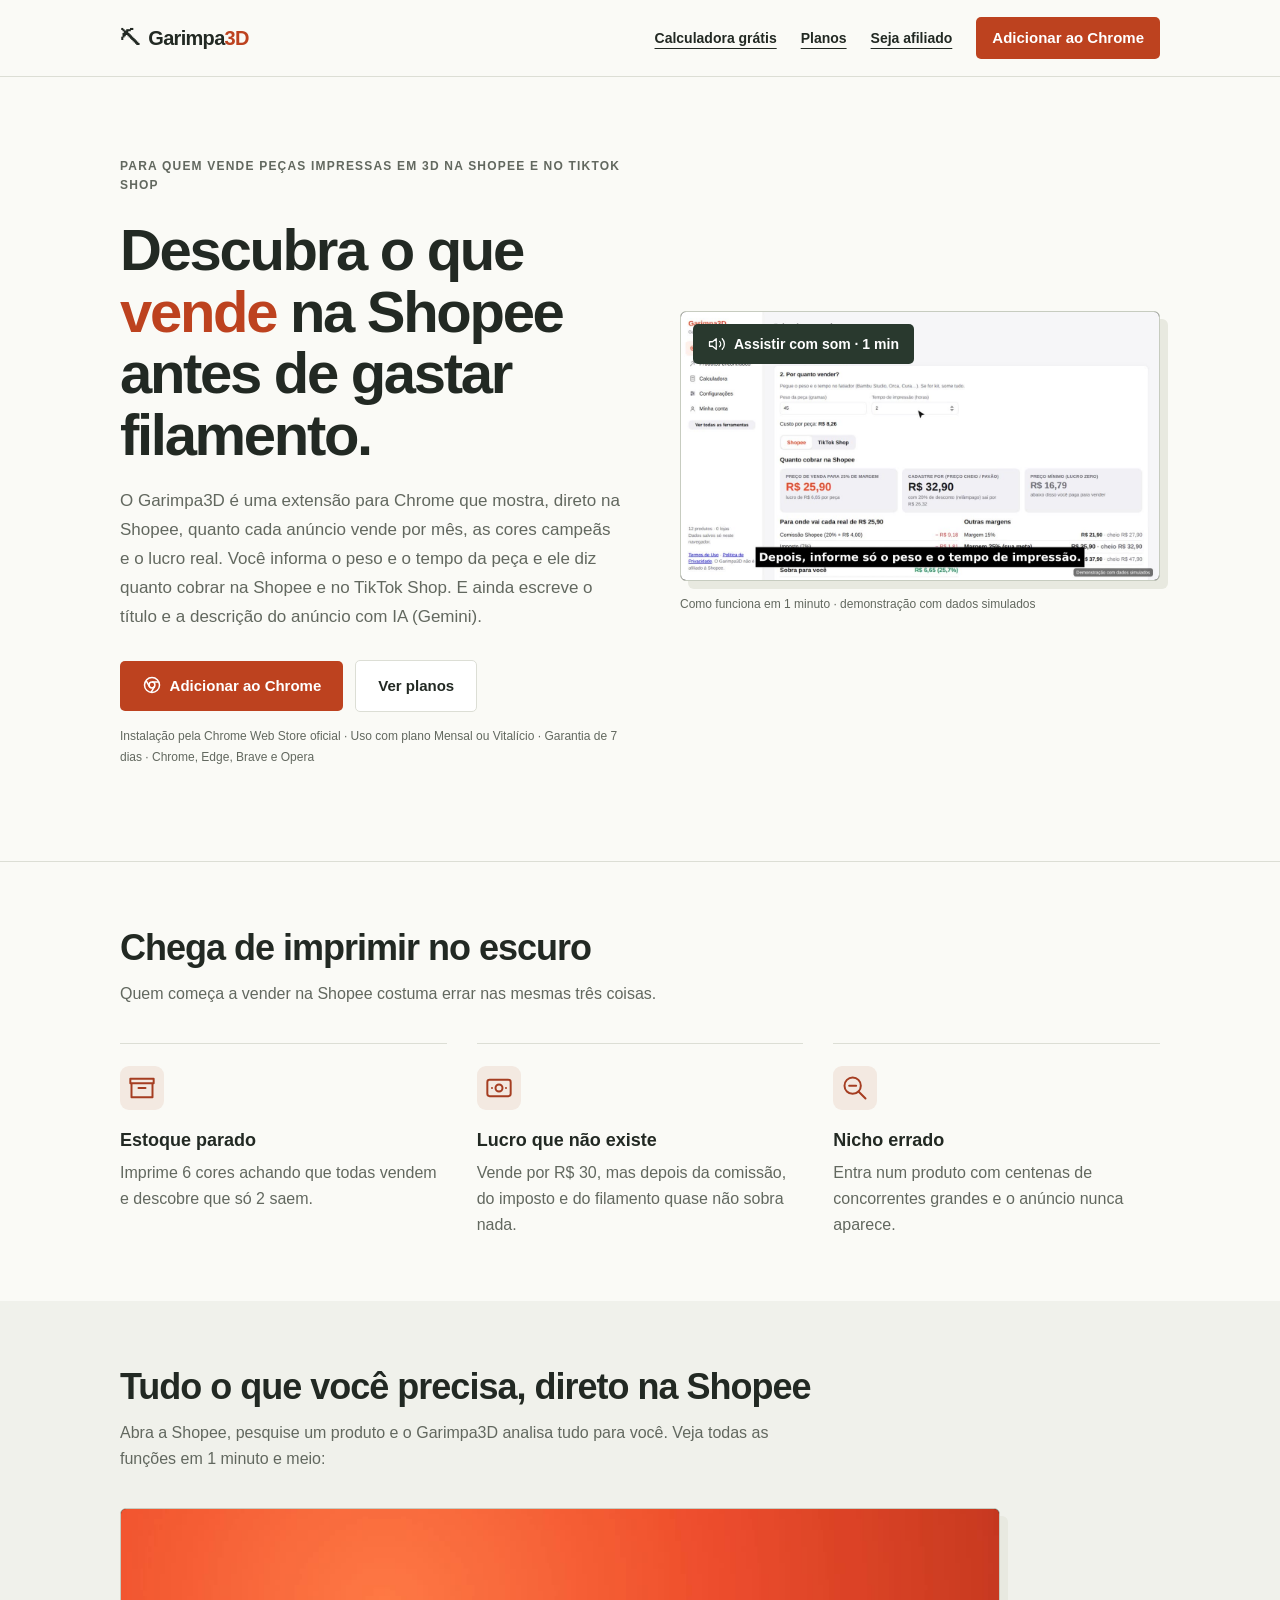
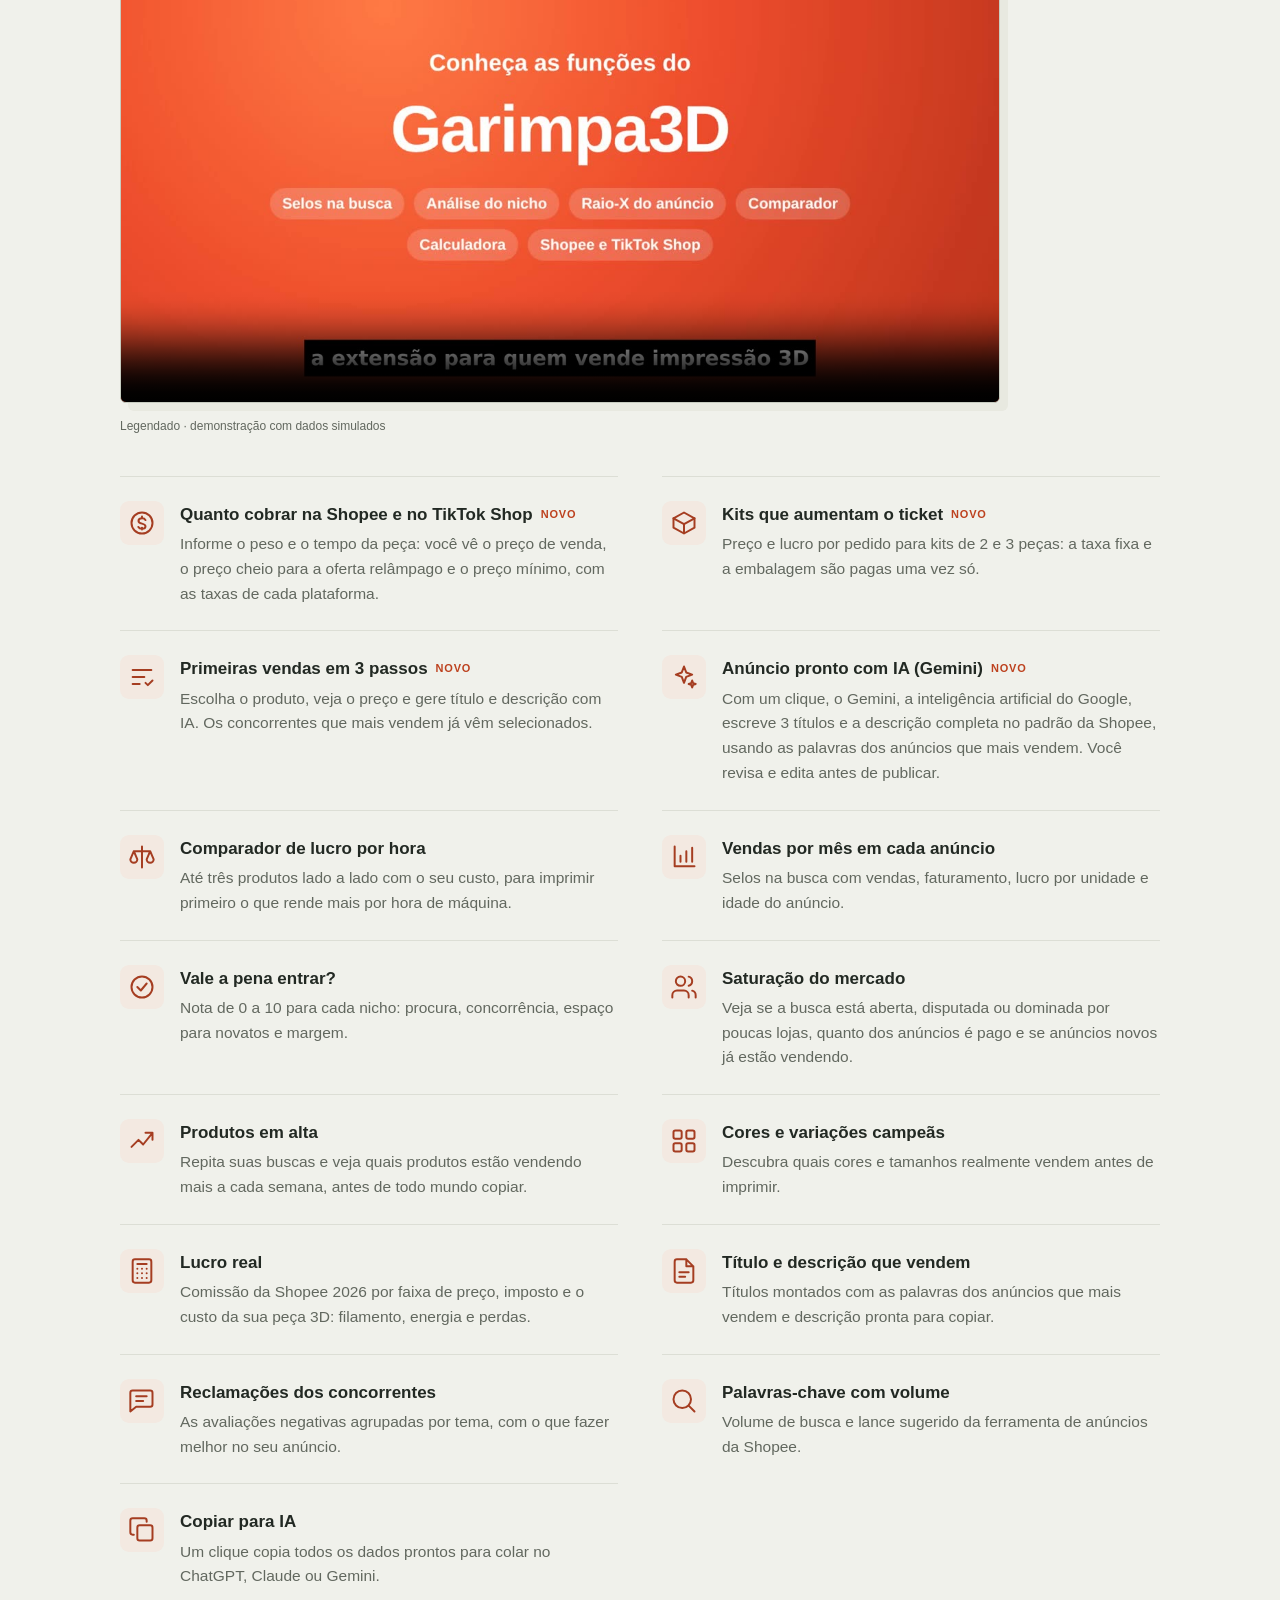
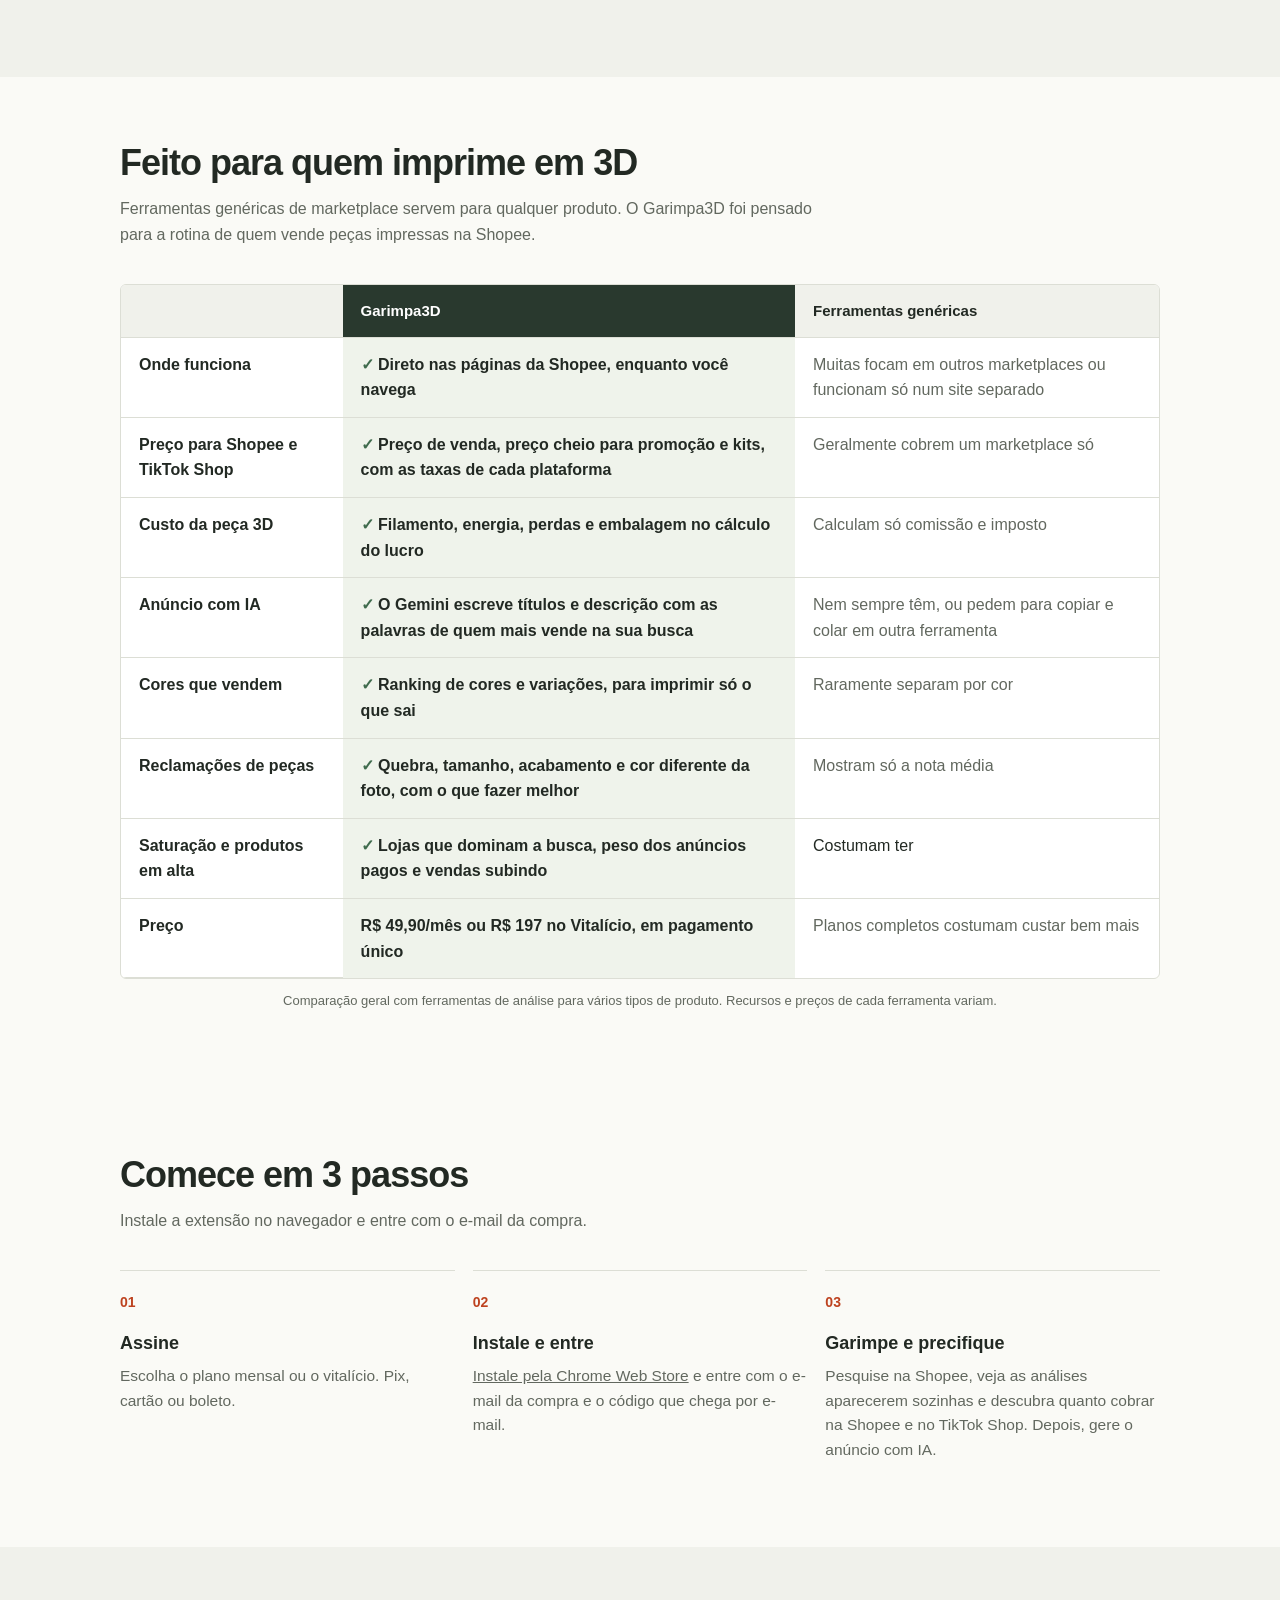
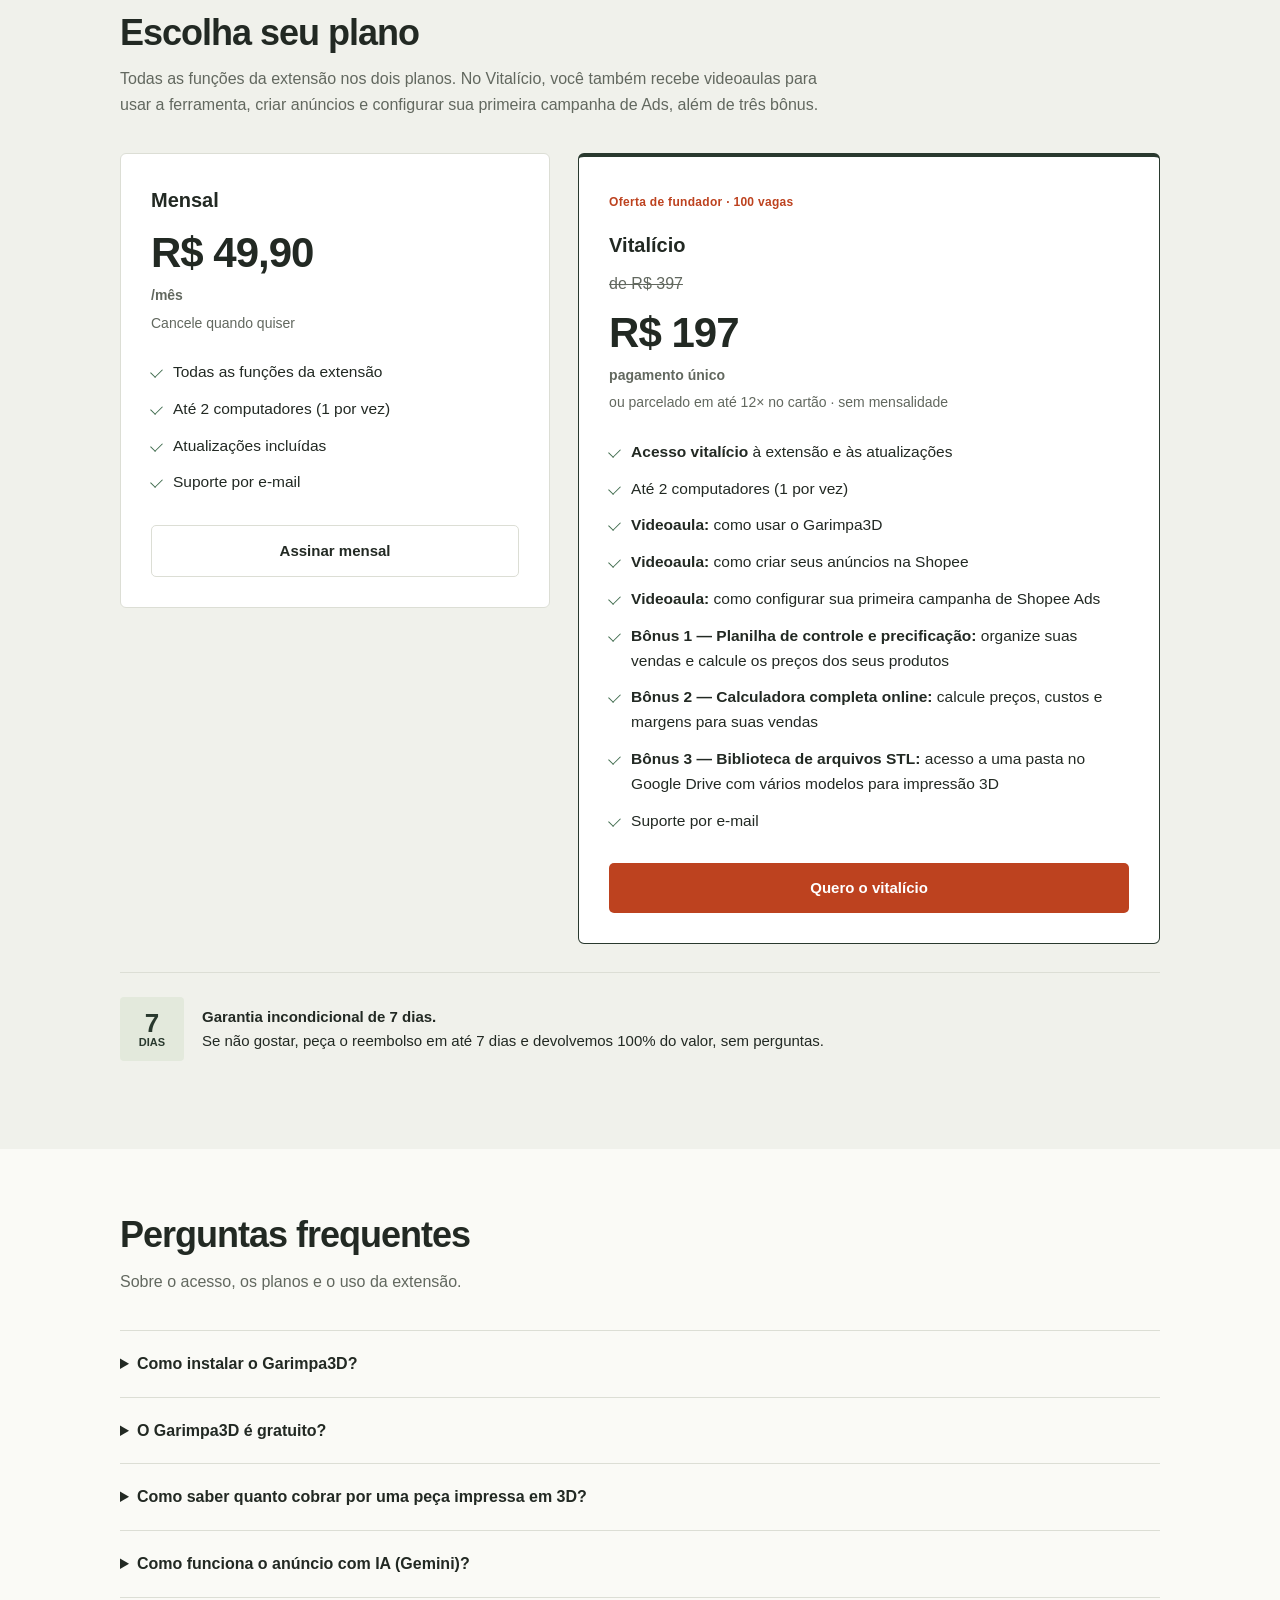
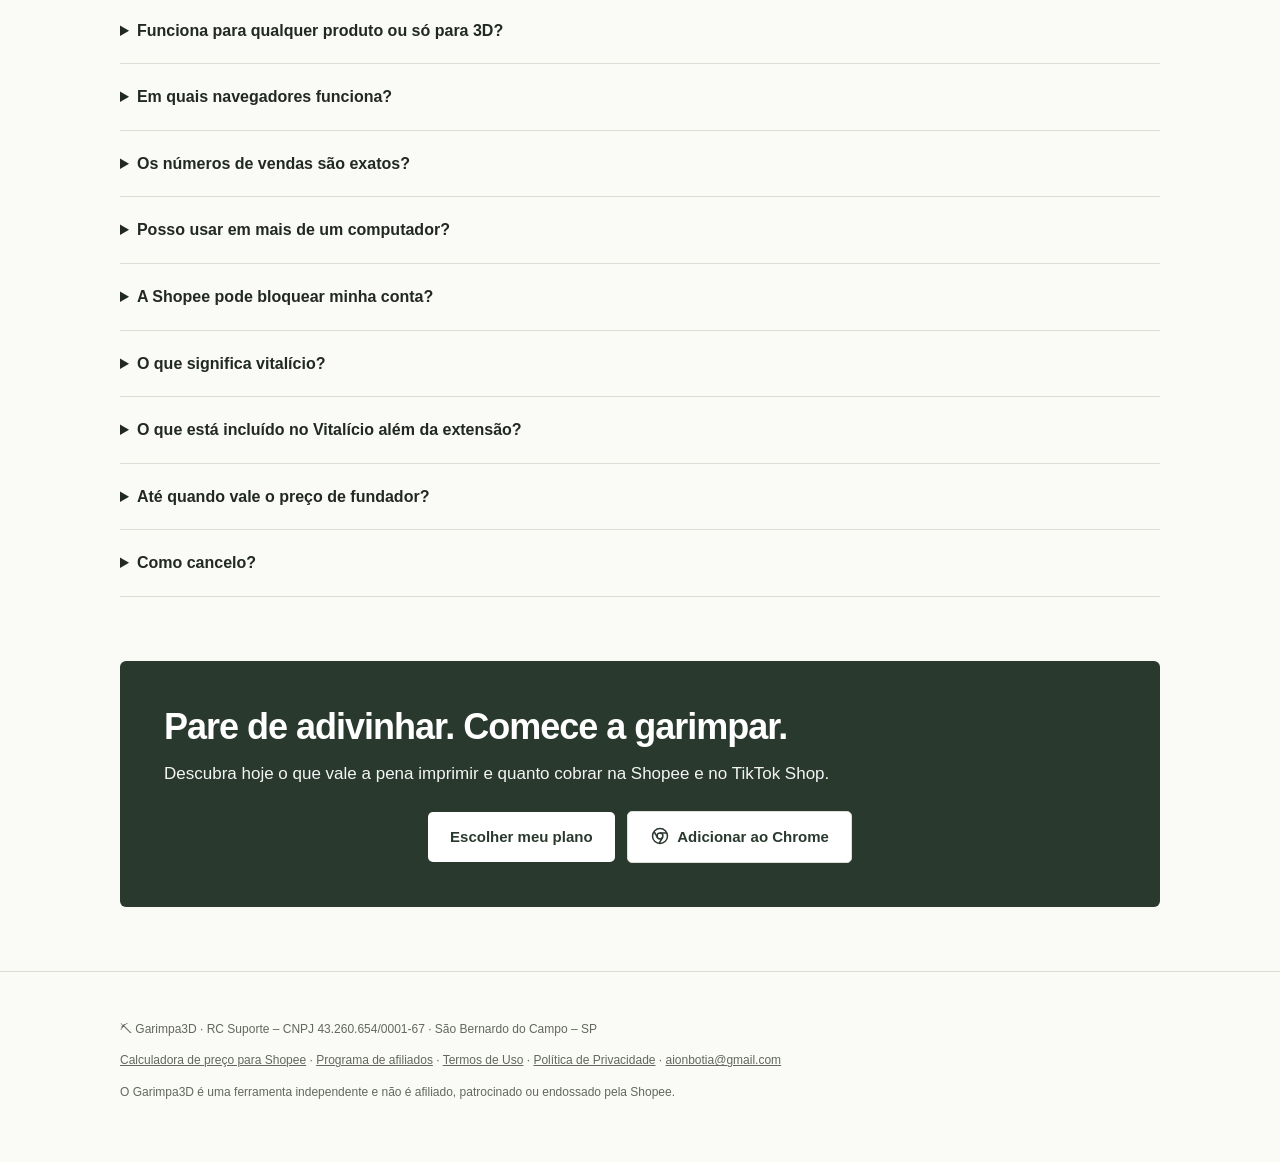
==== commit 86640922: "Add Garimpa3D affiliate program page with monthly and lifetime invitations" ====
--- a/index.html
+++ b/index.html
@@ -255,7 +255,7 @@
 <header>
   <div class="wrap">
     <a class="logo" href="/">⛏ <span>Garimpa<span style="color:var(--accent)">3D</span></span></a>
-    <nav class="header-actions" aria-label="Navegação principal"><a class="header-link" href="calculadora.html">Calculadora grátis</a><a class="header-link" href="#planos">Planos</a><a class="btn sm" href="https://chromewebstore.google.com/detail/garimpa3d-%E2%80%93-an%C3%A1lise-para/jiiohhjnhpomgkfofaogiedilaioimec?hl=pt-BR&amp;utm_source=site&amp;utm_medium=topo&amp;utm_campaign=instalar">Adicionar ao Chrome</a></nav>
+    <nav class="header-actions" aria-label="Navegação principal"><a class="header-link" href="calculadora.html">Calculadora grátis</a><a class="header-link" href="#planos">Planos</a><a class="header-link" href="afiliados.html">Seja afiliado</a><a class="btn sm" href="https://chromewebstore.google.com/detail/garimpa3d-%E2%80%93-an%C3%A1lise-para/jiiohhjnhpomgkfofaogiedilaioimec?hl=pt-BR&amp;utm_source=site&amp;utm_medium=topo&amp;utm_campaign=instalar">Adicionar ao Chrome</a></nav>
   </div>
 </header>
 
@@ -440,7 +440,7 @@
 <footer>
   <div class="wrap">
     <p>⛏ Garimpa3D · RC Suporte – CNPJ 43.260.654/0001-67 · São Bernardo do Campo – SP</p>
-    <p><a href="/calculadora">Calculadora de preço para Shopee</a> · <a href="termos.html">Termos de Uso</a> · <a href="privacidade.html">Política de Privacidade</a> · <a href="mailto:aionbotia@gmail.com">aionbotia@gmail.com</a></p>
+    <p><a href="/calculadora">Calculadora de preço para Shopee</a> · <a href="afiliados.html">Programa de afiliados</a> · <a href="termos.html">Termos de Uso</a> · <a href="privacidade.html">Política de Privacidade</a> · <a href="mailto:aionbotia@gmail.com">aionbotia@gmail.com</a></p>
     <p>O Garimpa3D é uma ferramenta independente e não é afiliado, patrocinado ou endossado pela Shopee.</p>
   </div>
 </footer>
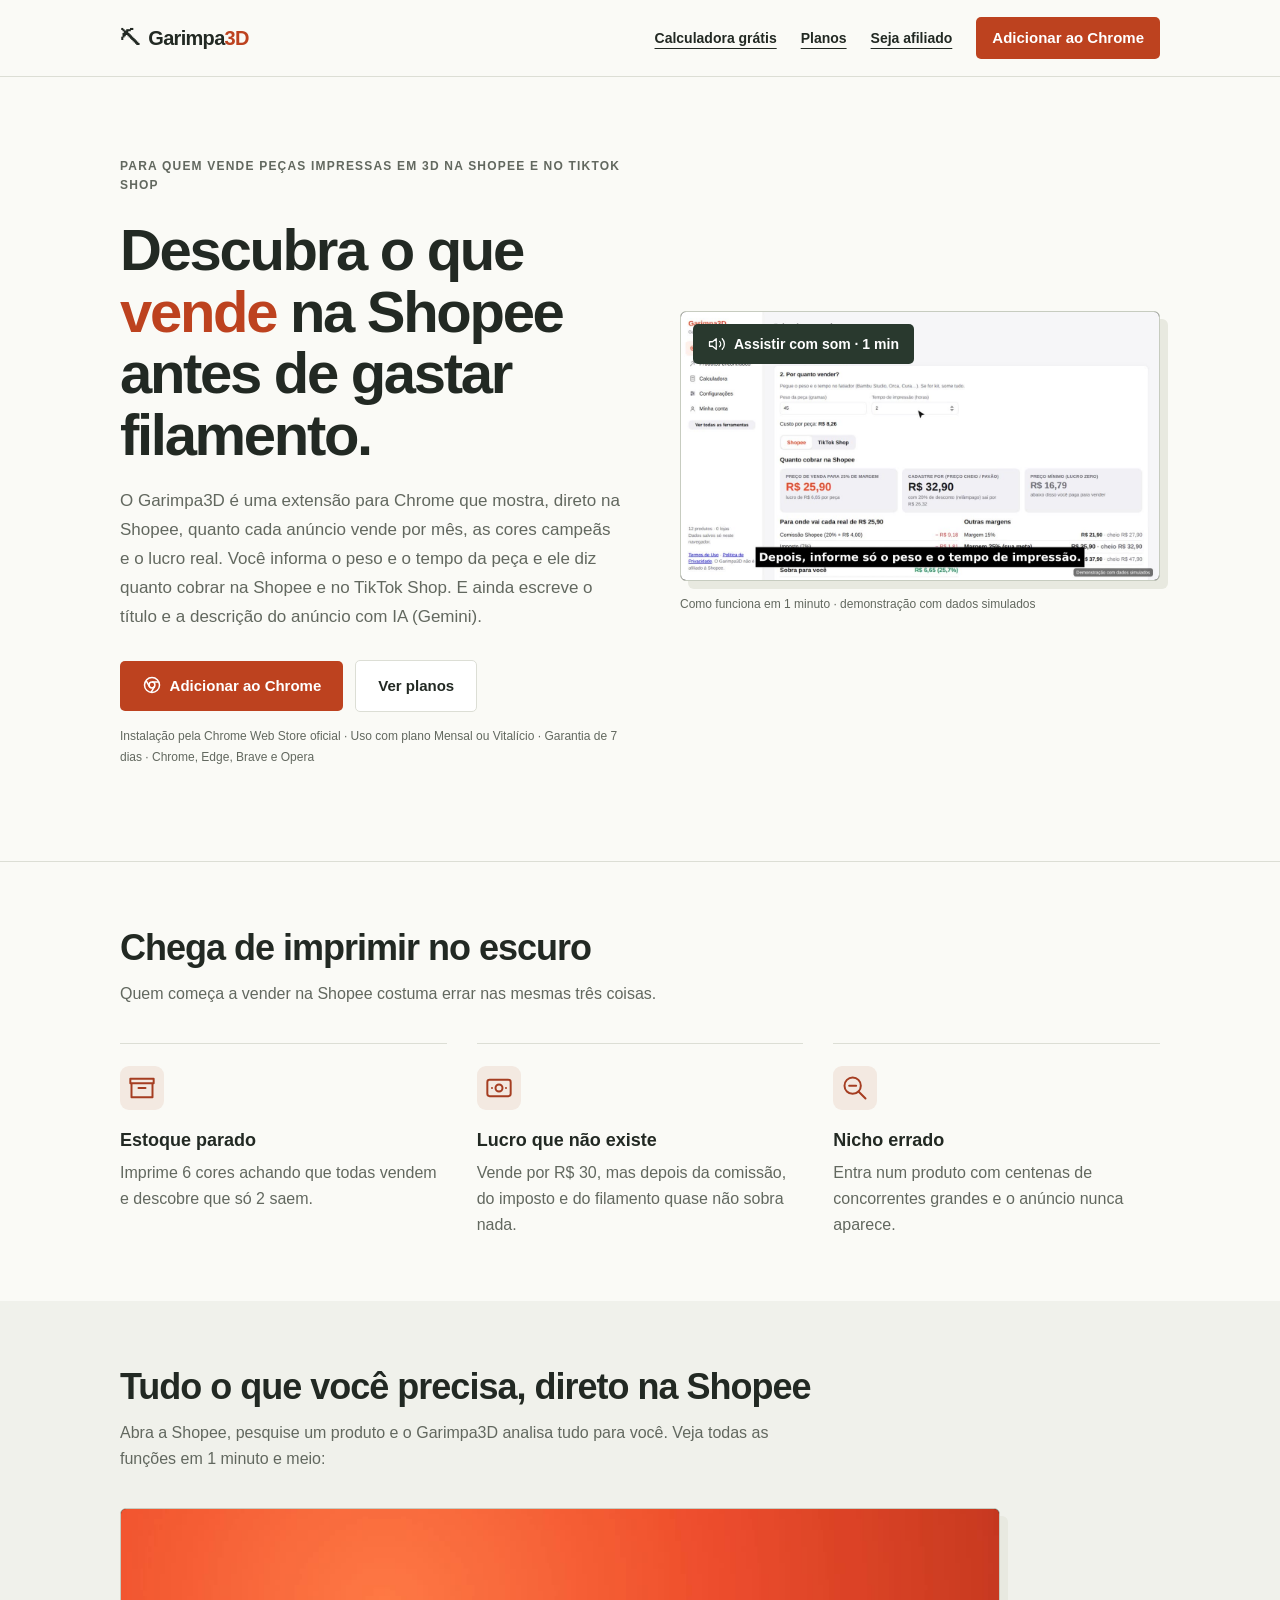
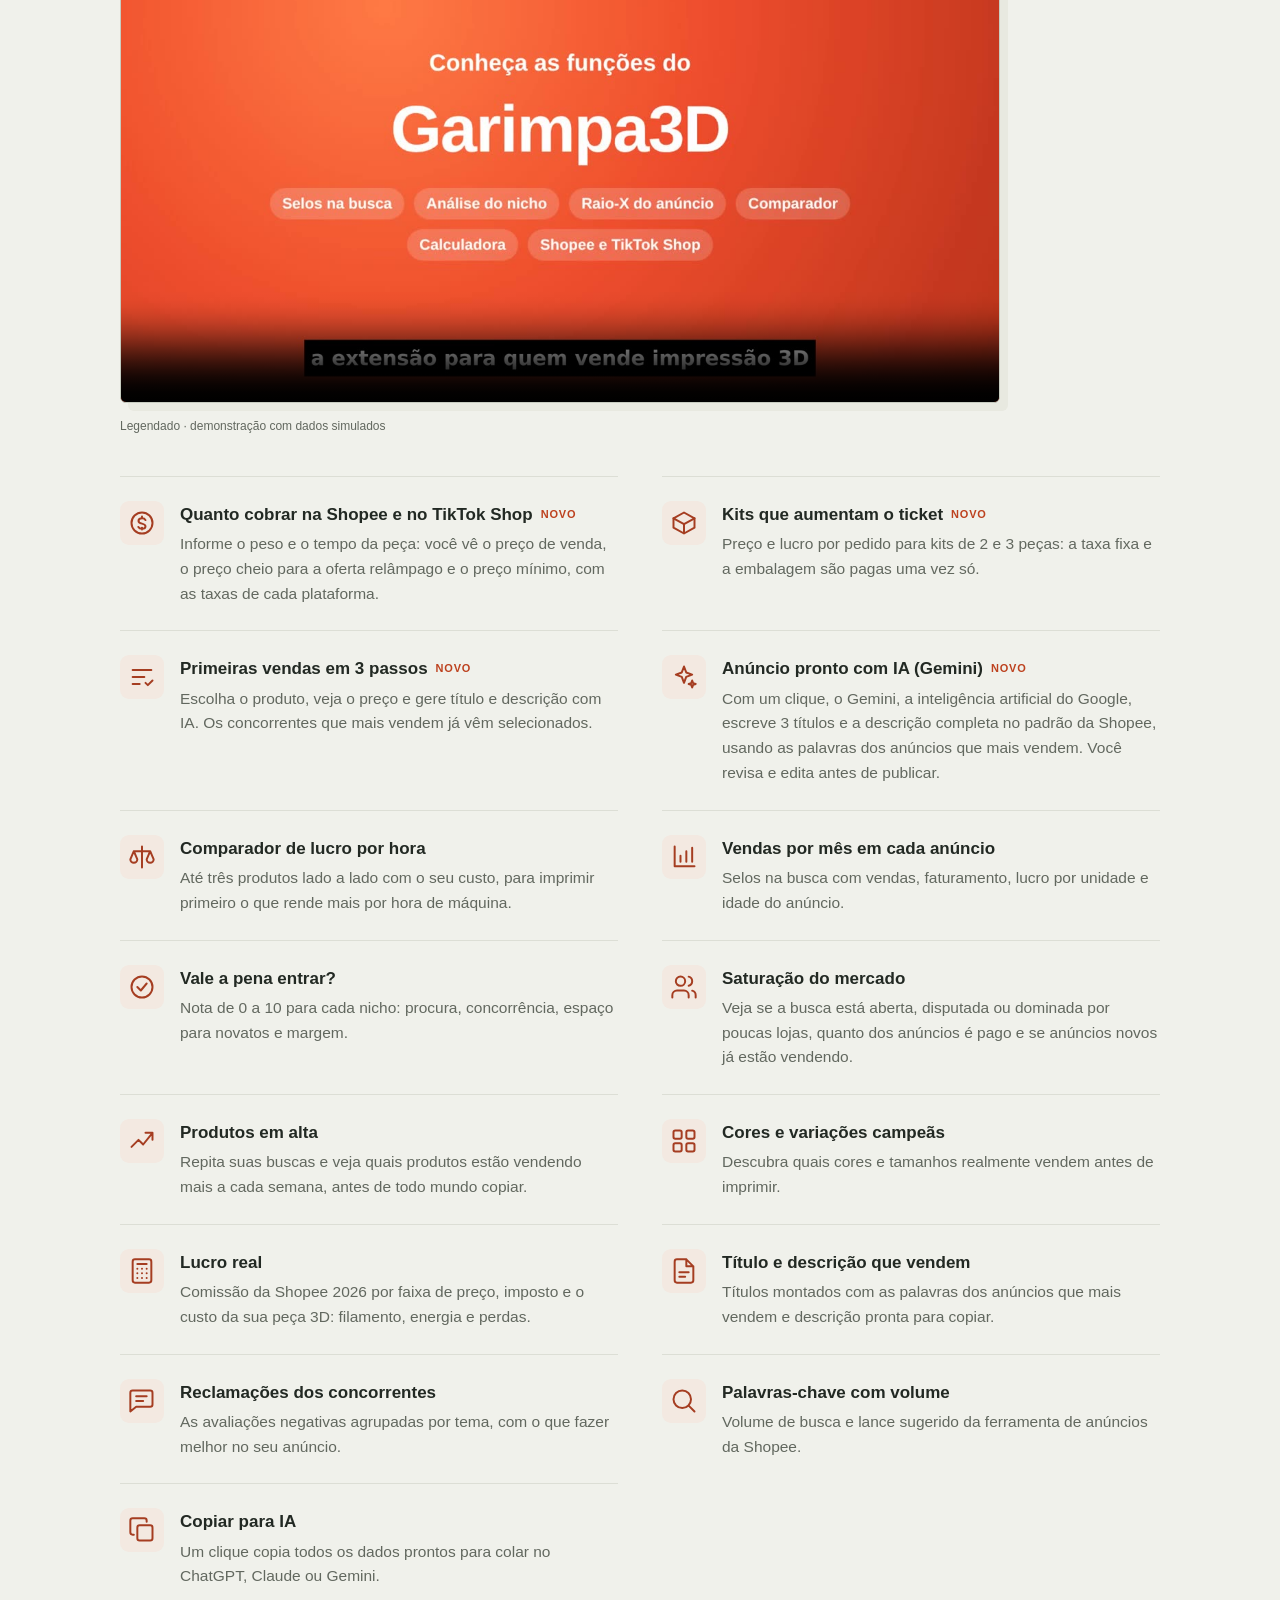
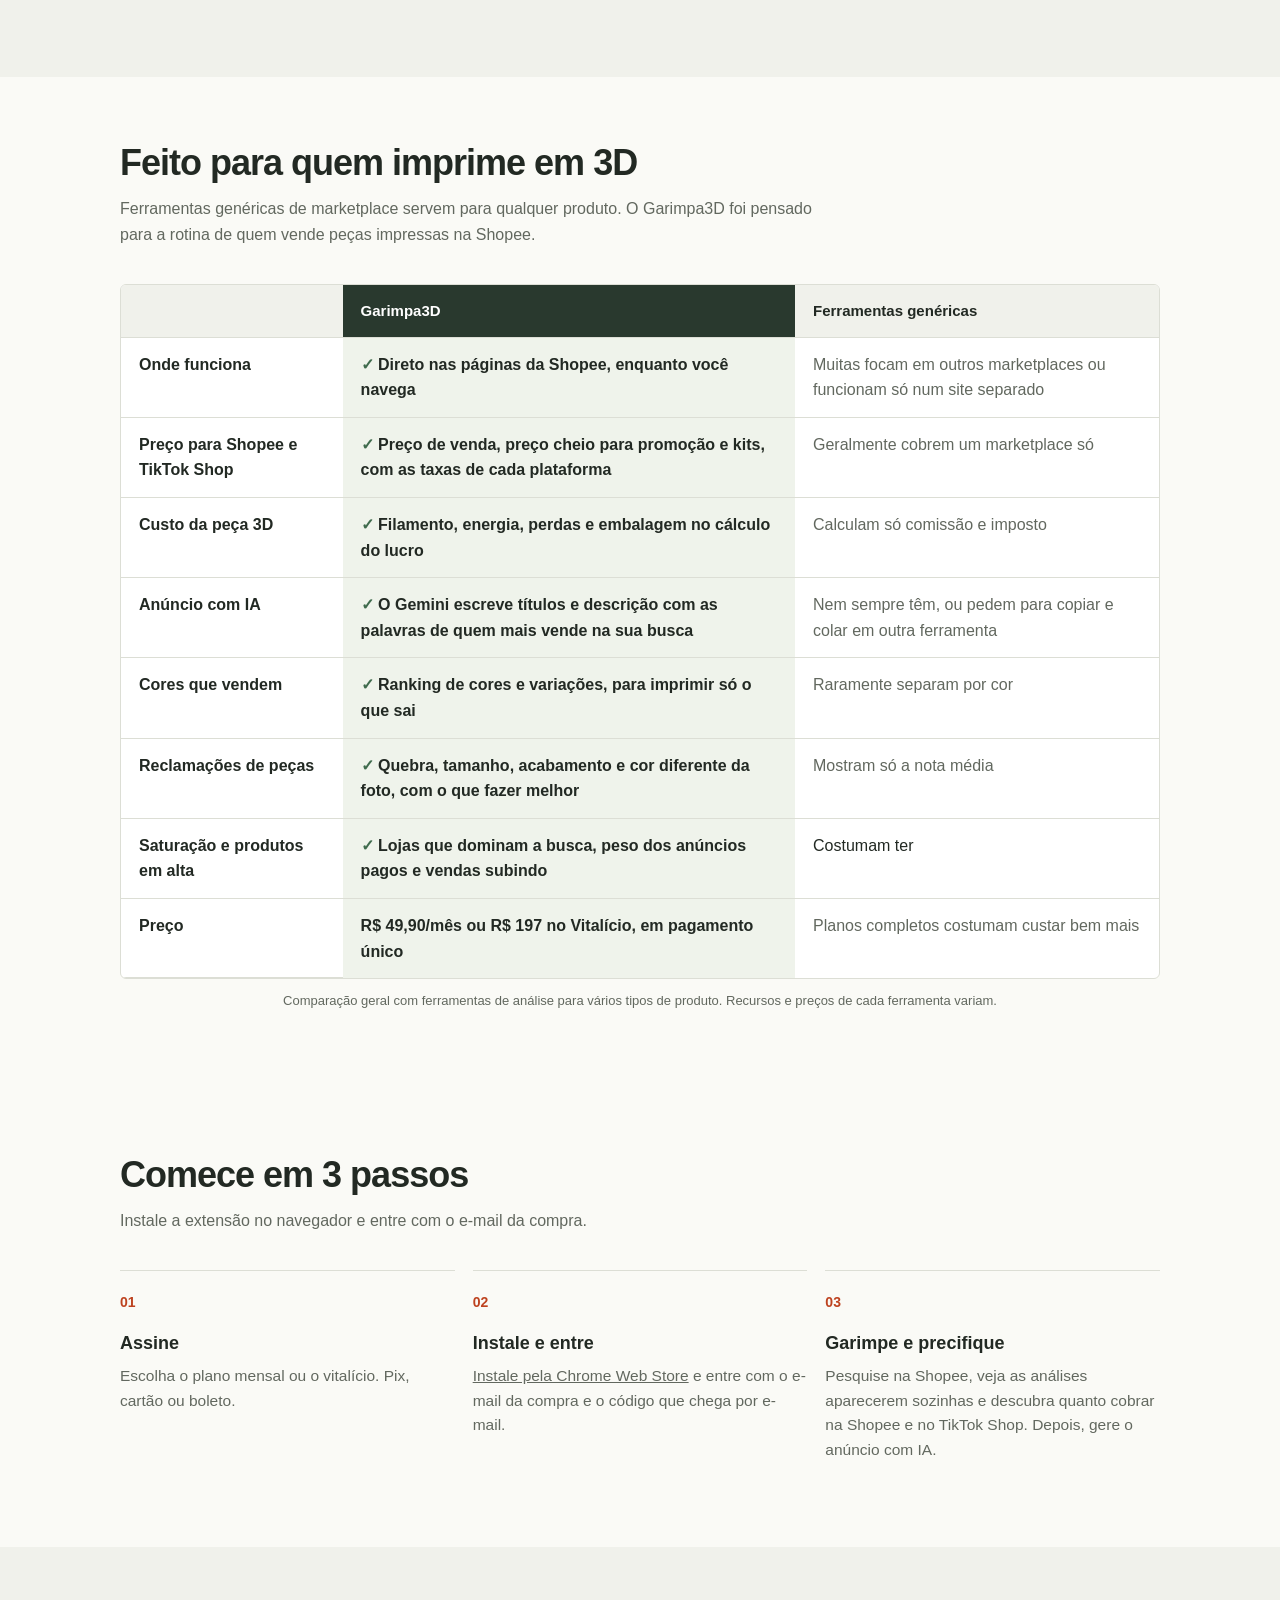
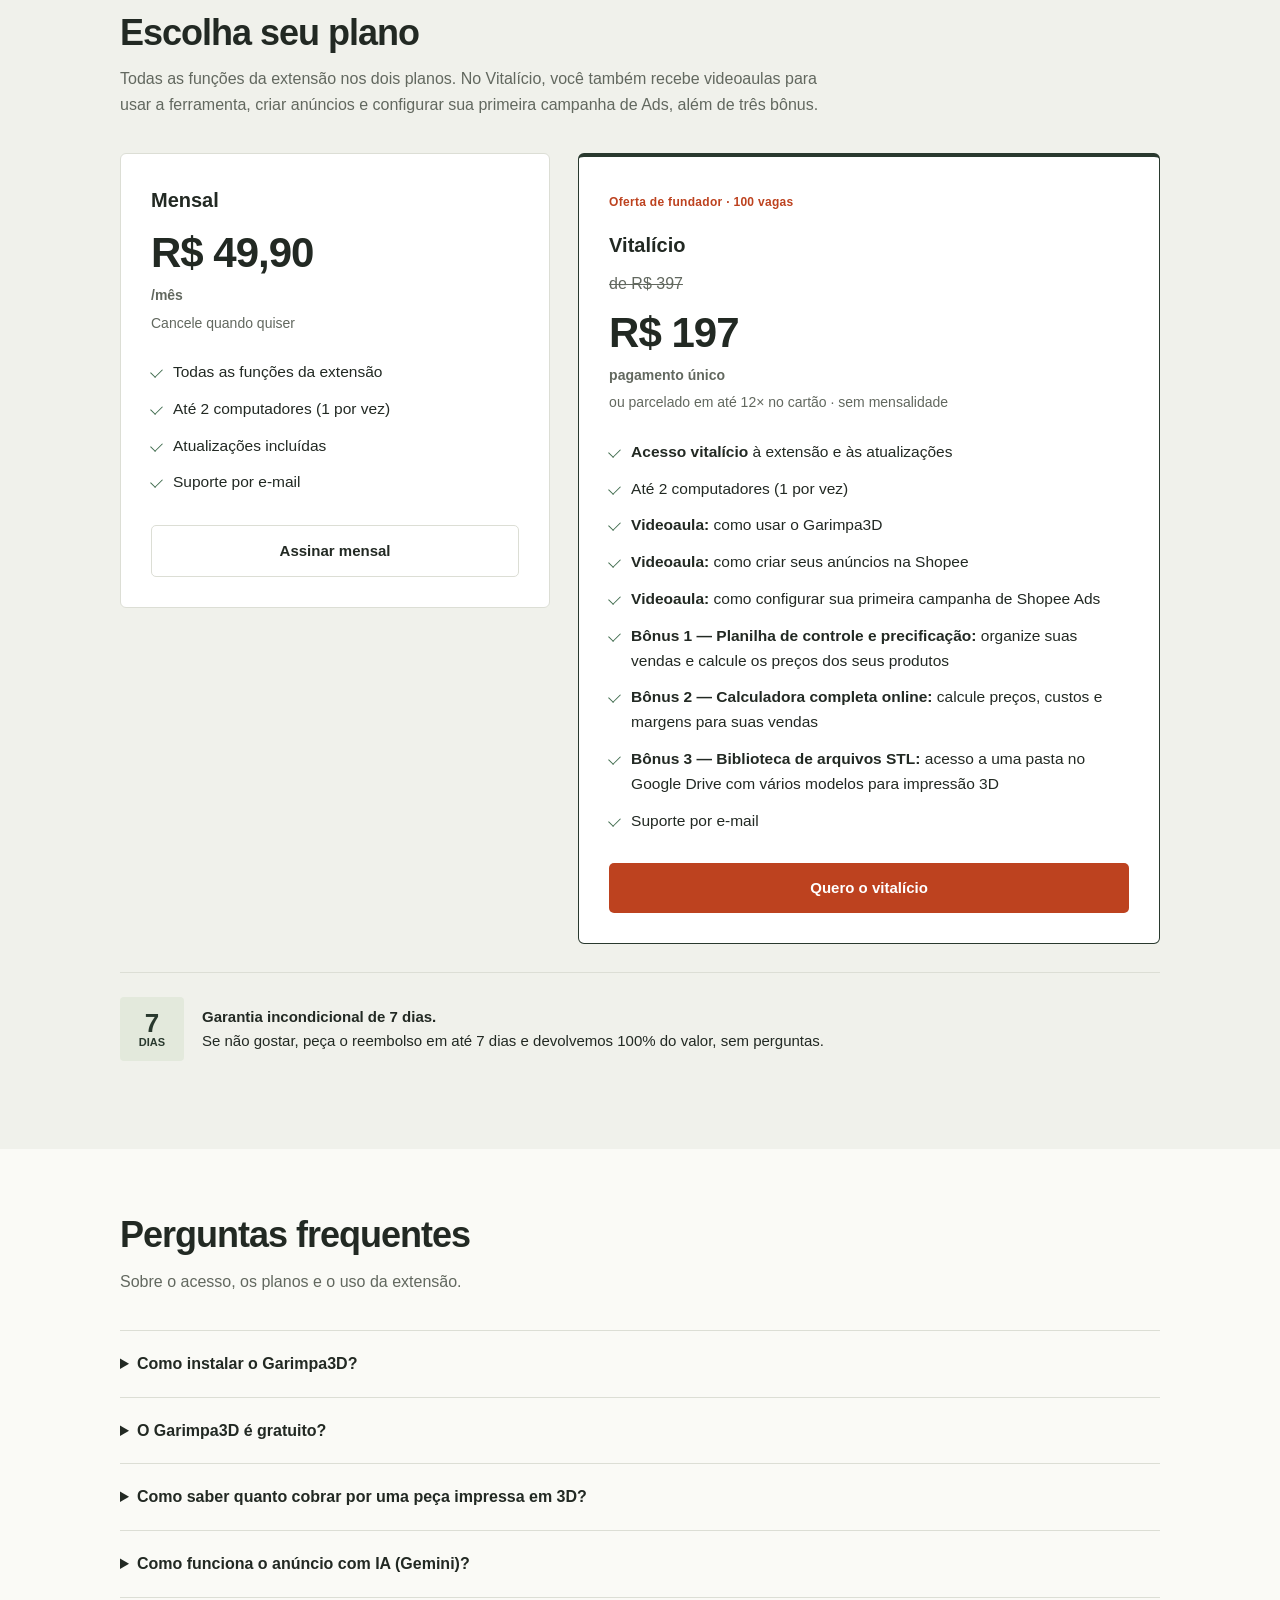
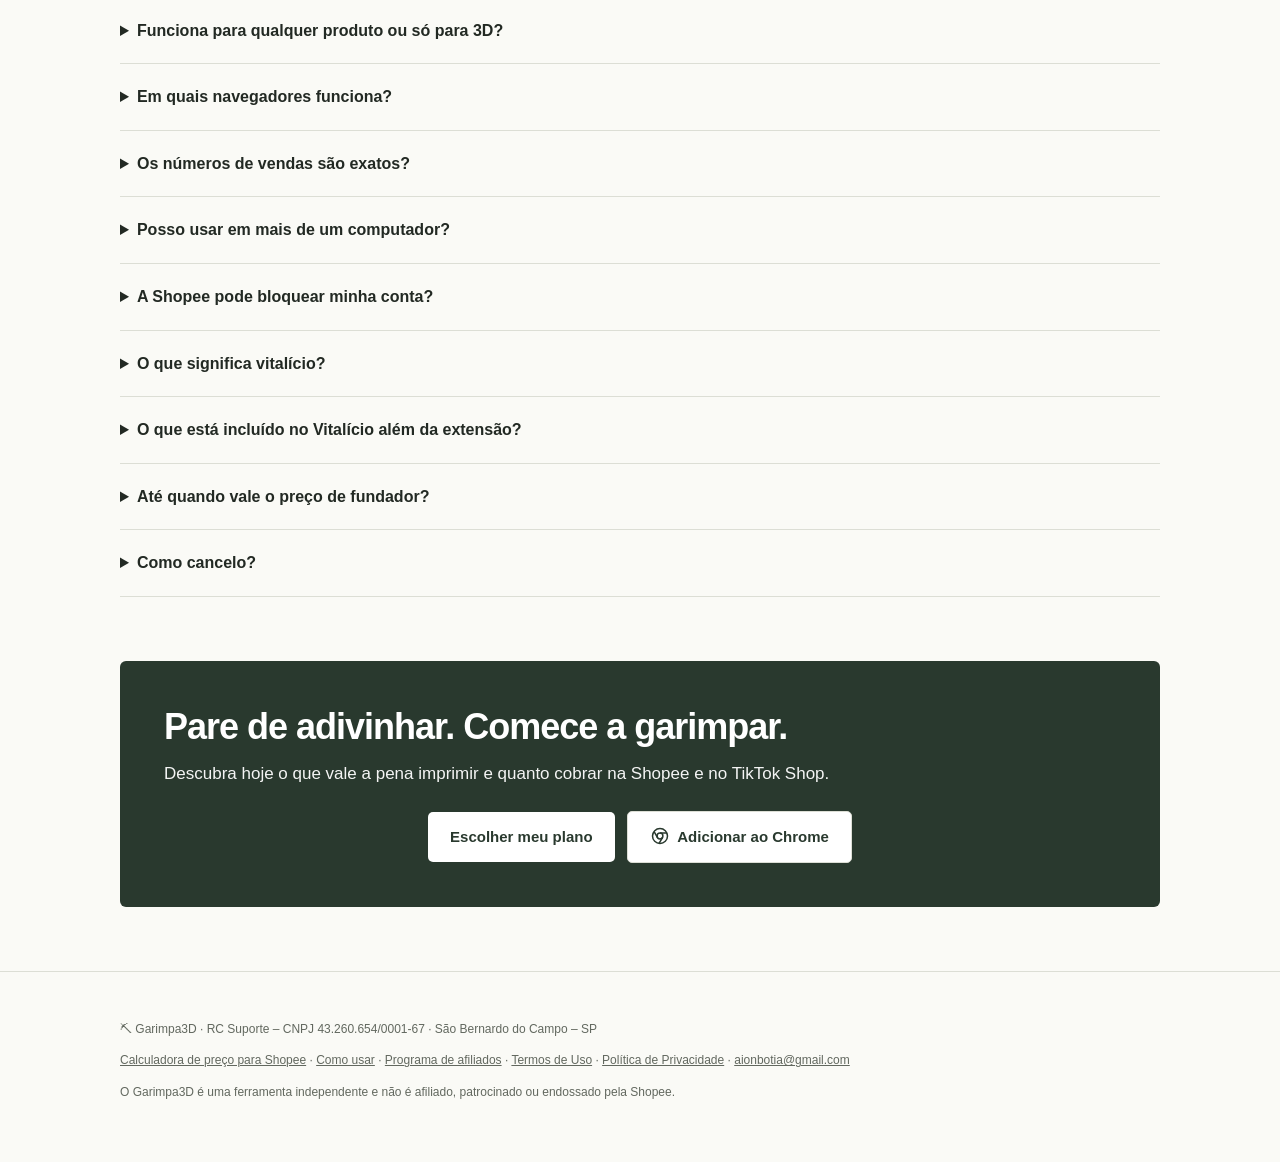
==== commit 1d0f28d3: "Site: pagina Como usar com video, link no rodape e rewrite /como-usar" ====
--- a/index.html
+++ b/index.html
@@ -440,7 +440,7 @@
 <footer>
   <div class="wrap">
     <p>⛏ Garimpa3D · RC Suporte – CNPJ 43.260.654/0001-67 · São Bernardo do Campo – SP</p>
-    <p><a href="/calculadora">Calculadora de preço para Shopee</a> · <a href="afiliados.html">Programa de afiliados</a> · <a href="termos.html">Termos de Uso</a> · <a href="privacidade.html">Política de Privacidade</a> · <a href="mailto:aionbotia@gmail.com">aionbotia@gmail.com</a></p>
+    <p><a href="/calculadora">Calculadora de preço para Shopee</a> · <a href="/como-usar">Como usar</a> · <a href="afiliados.html">Programa de afiliados</a> · <a href="termos.html">Termos de Uso</a> · <a href="privacidade.html">Política de Privacidade</a> · <a href="mailto:aionbotia@gmail.com">aionbotia@gmail.com</a></p>
     <p>O Garimpa3D é uma ferramenta independente e não é afiliado, patrocinado ou endossado pela Shopee.</p>
   </div>
 </footer>
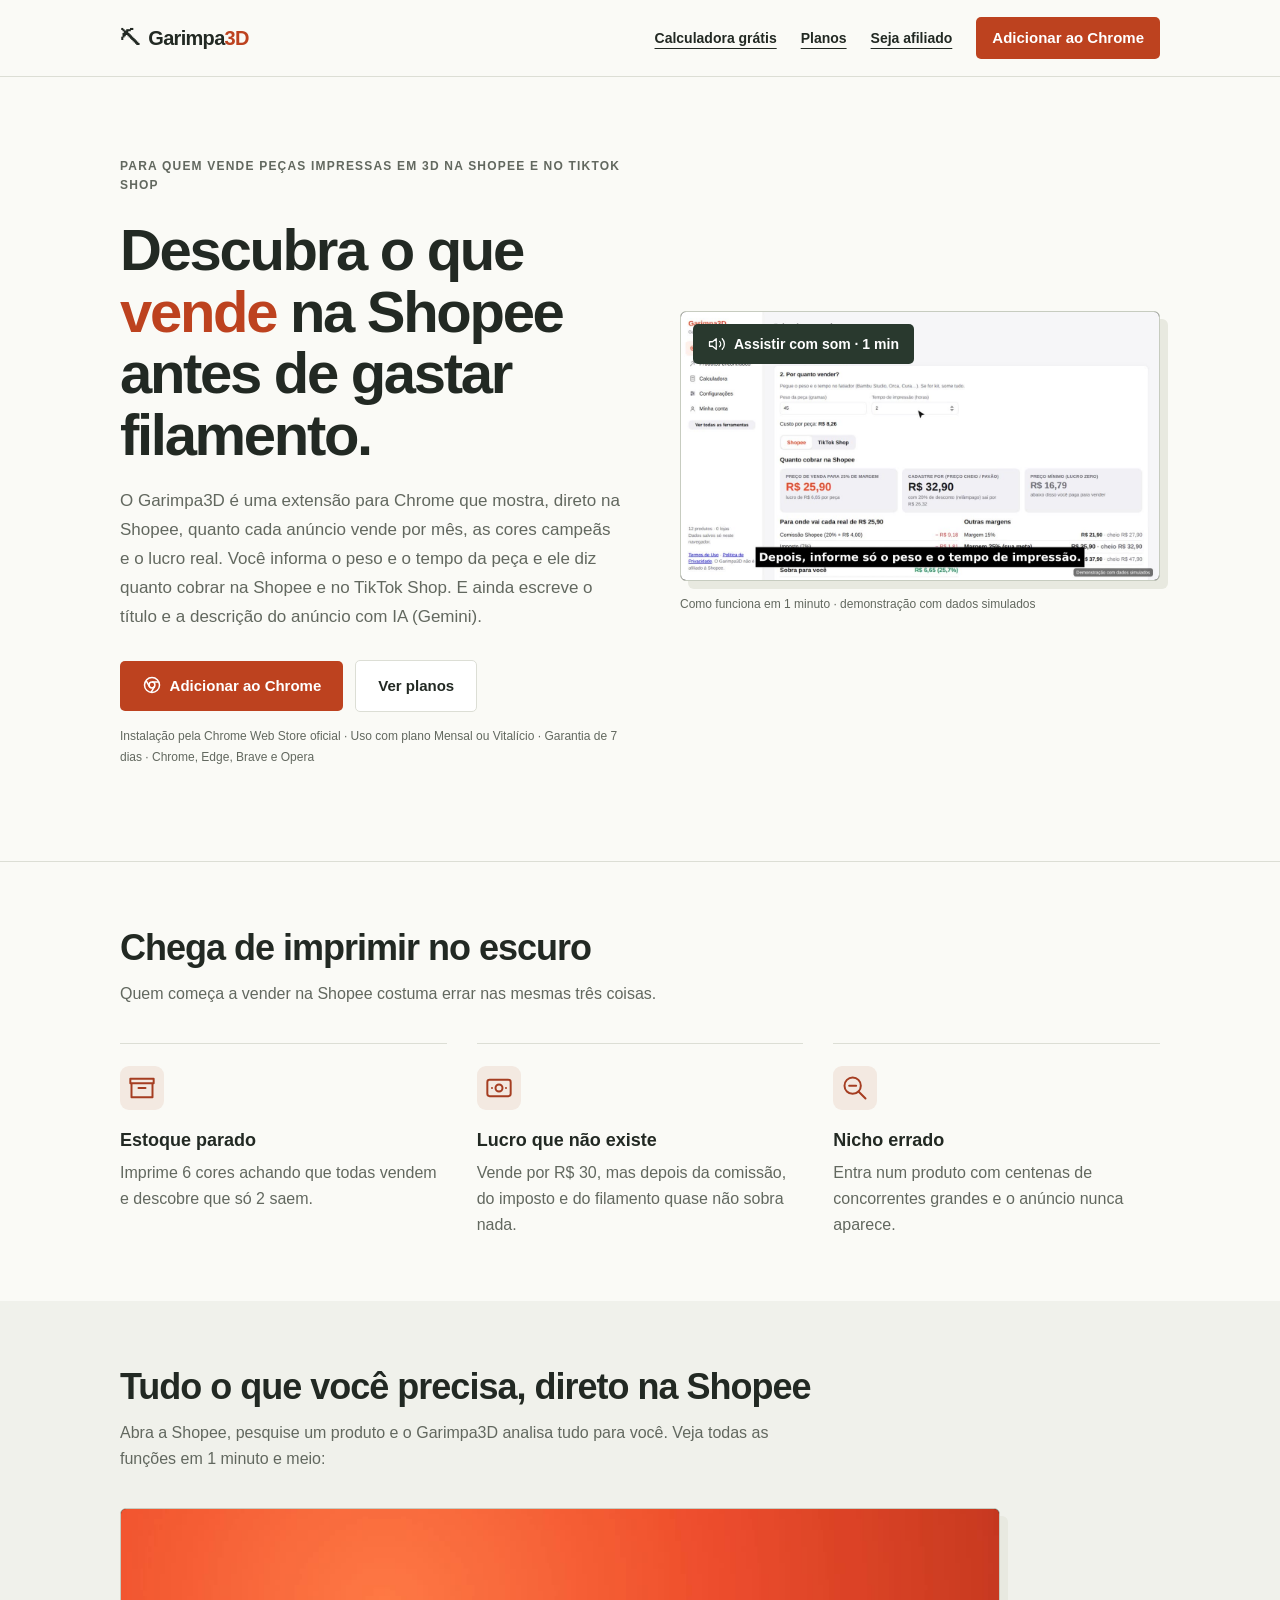
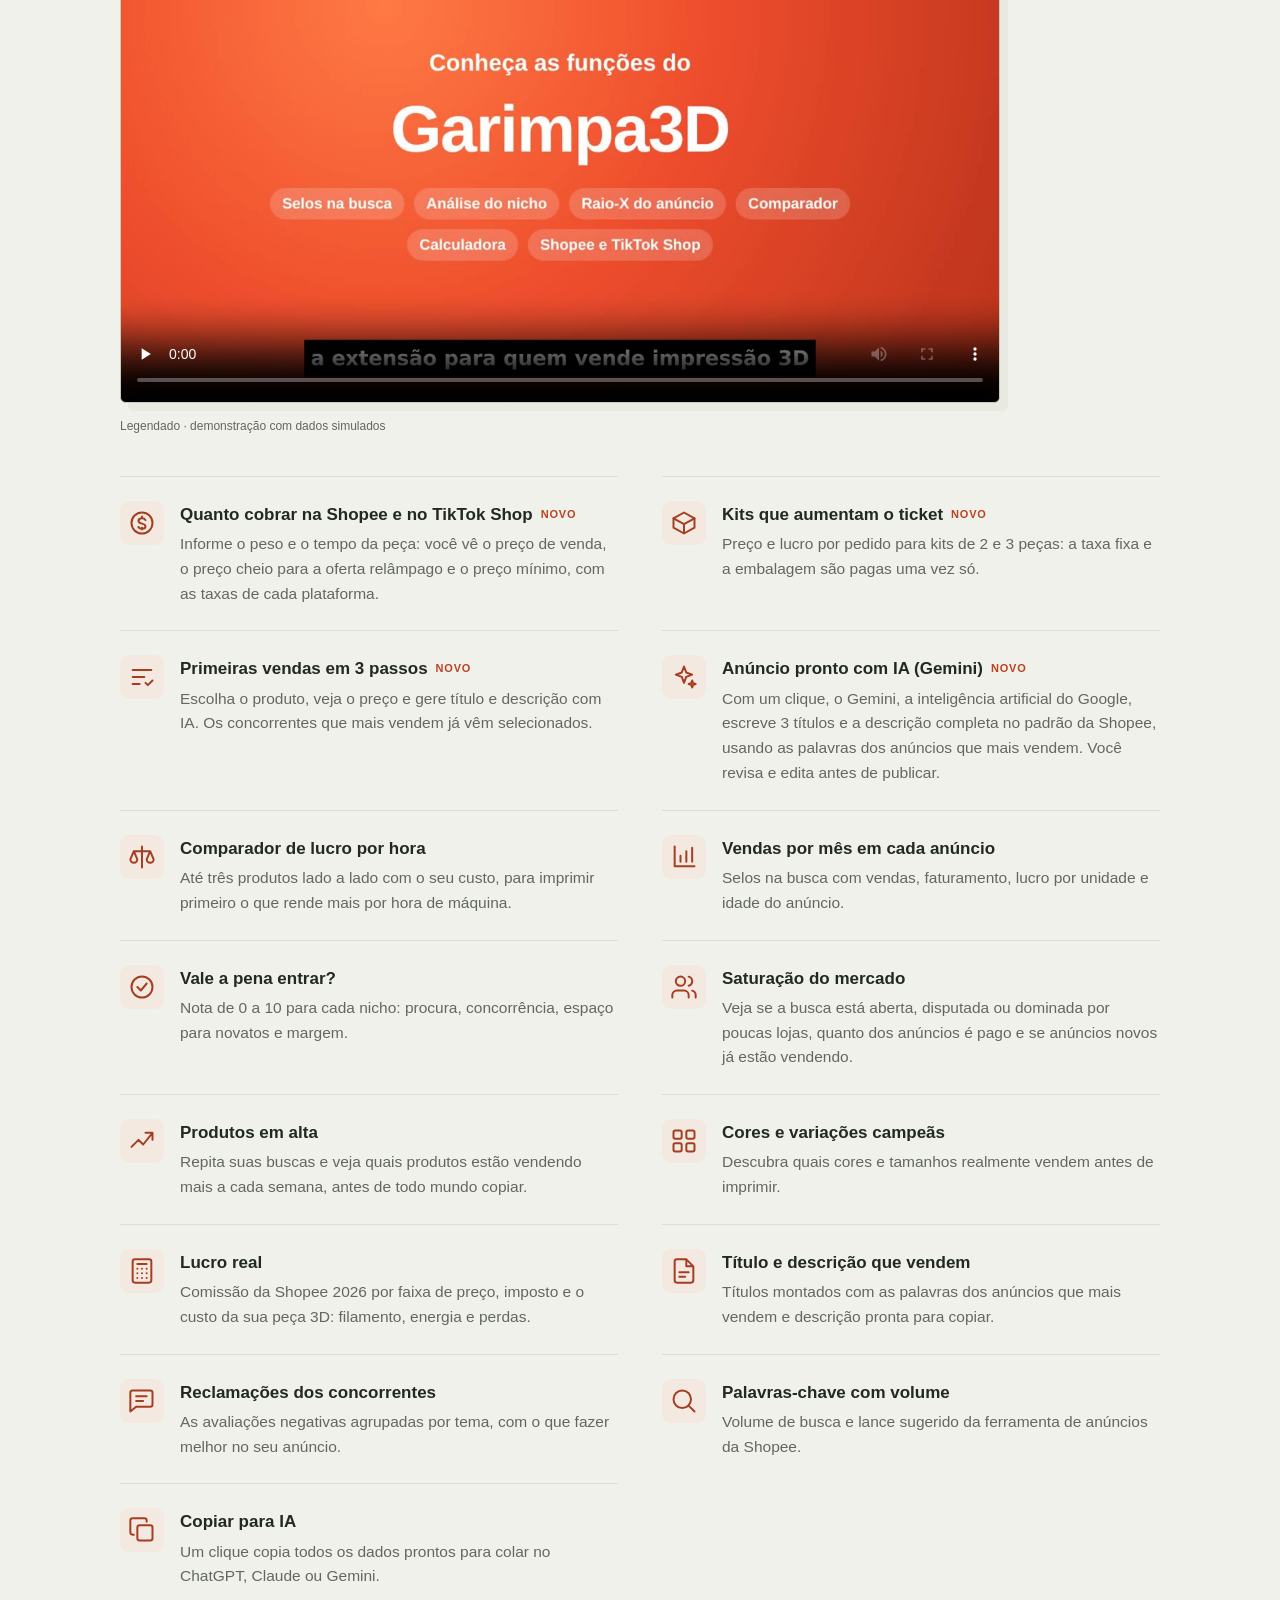
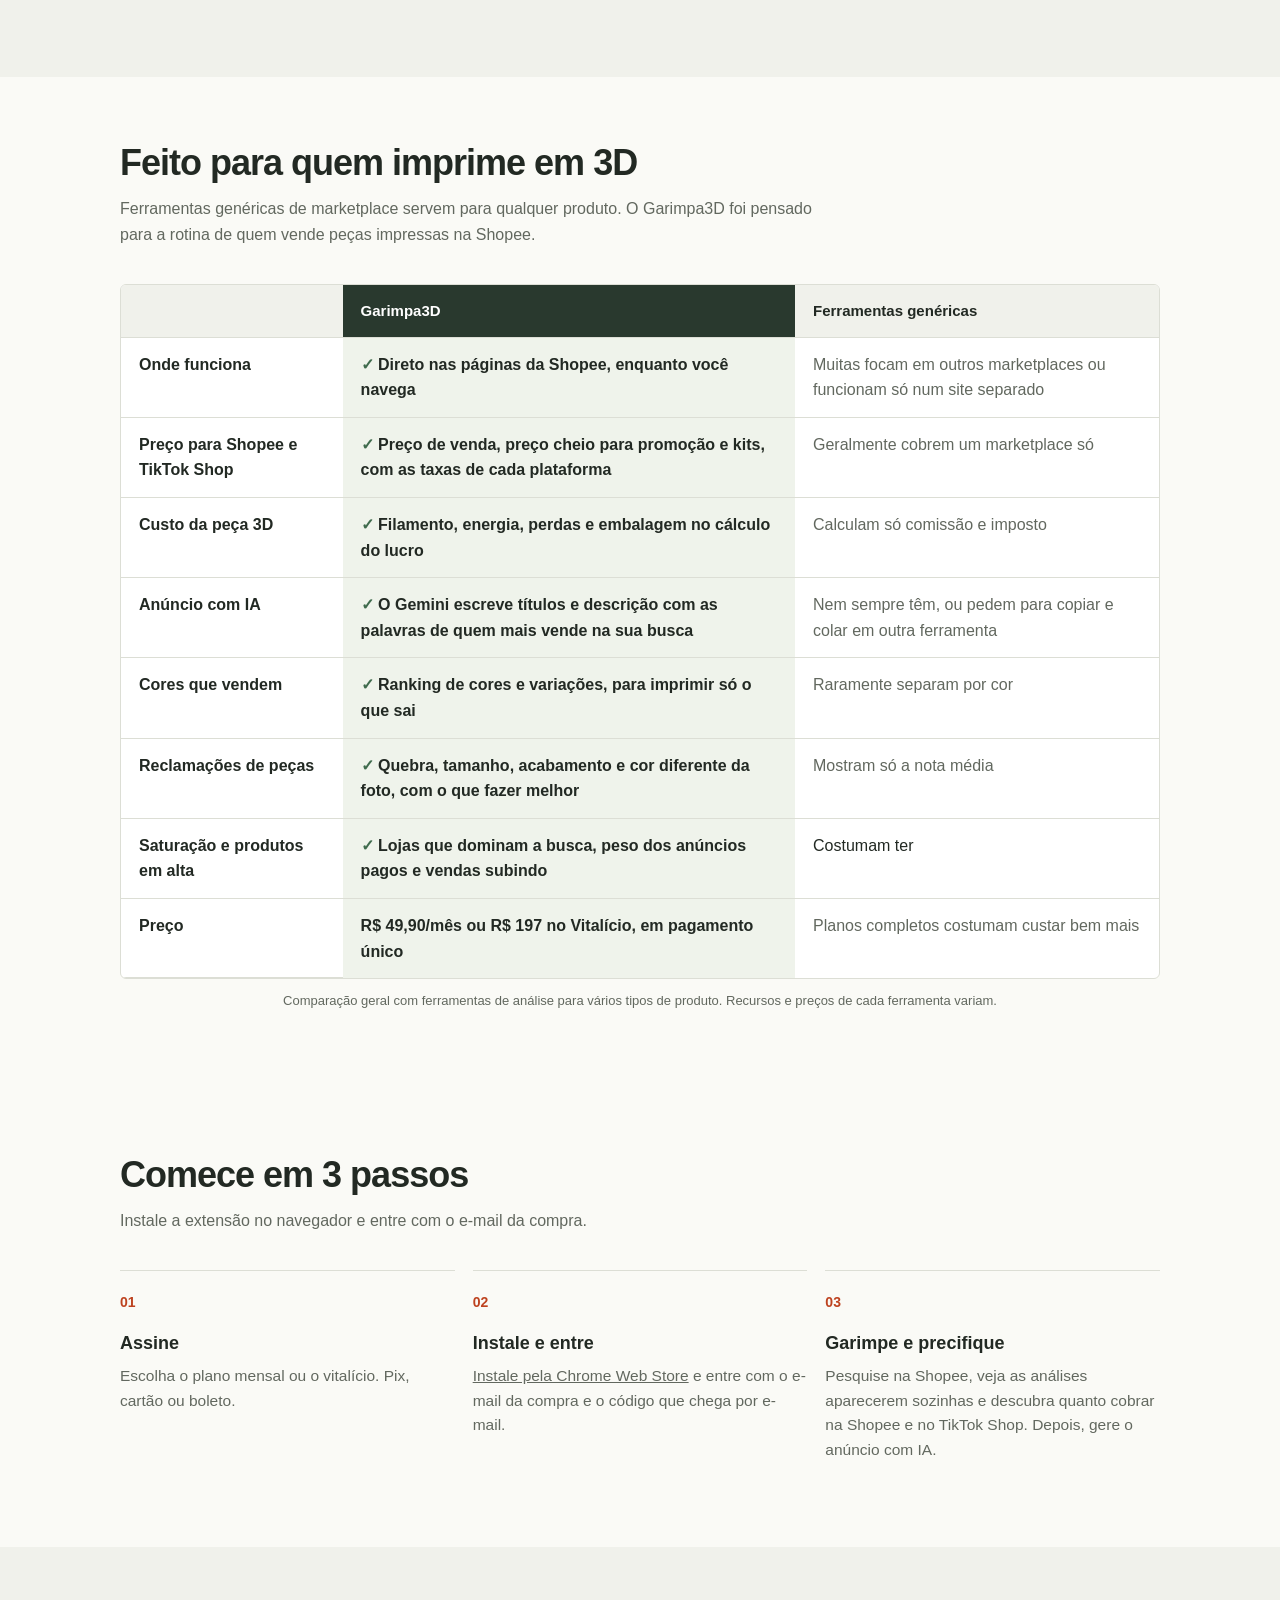
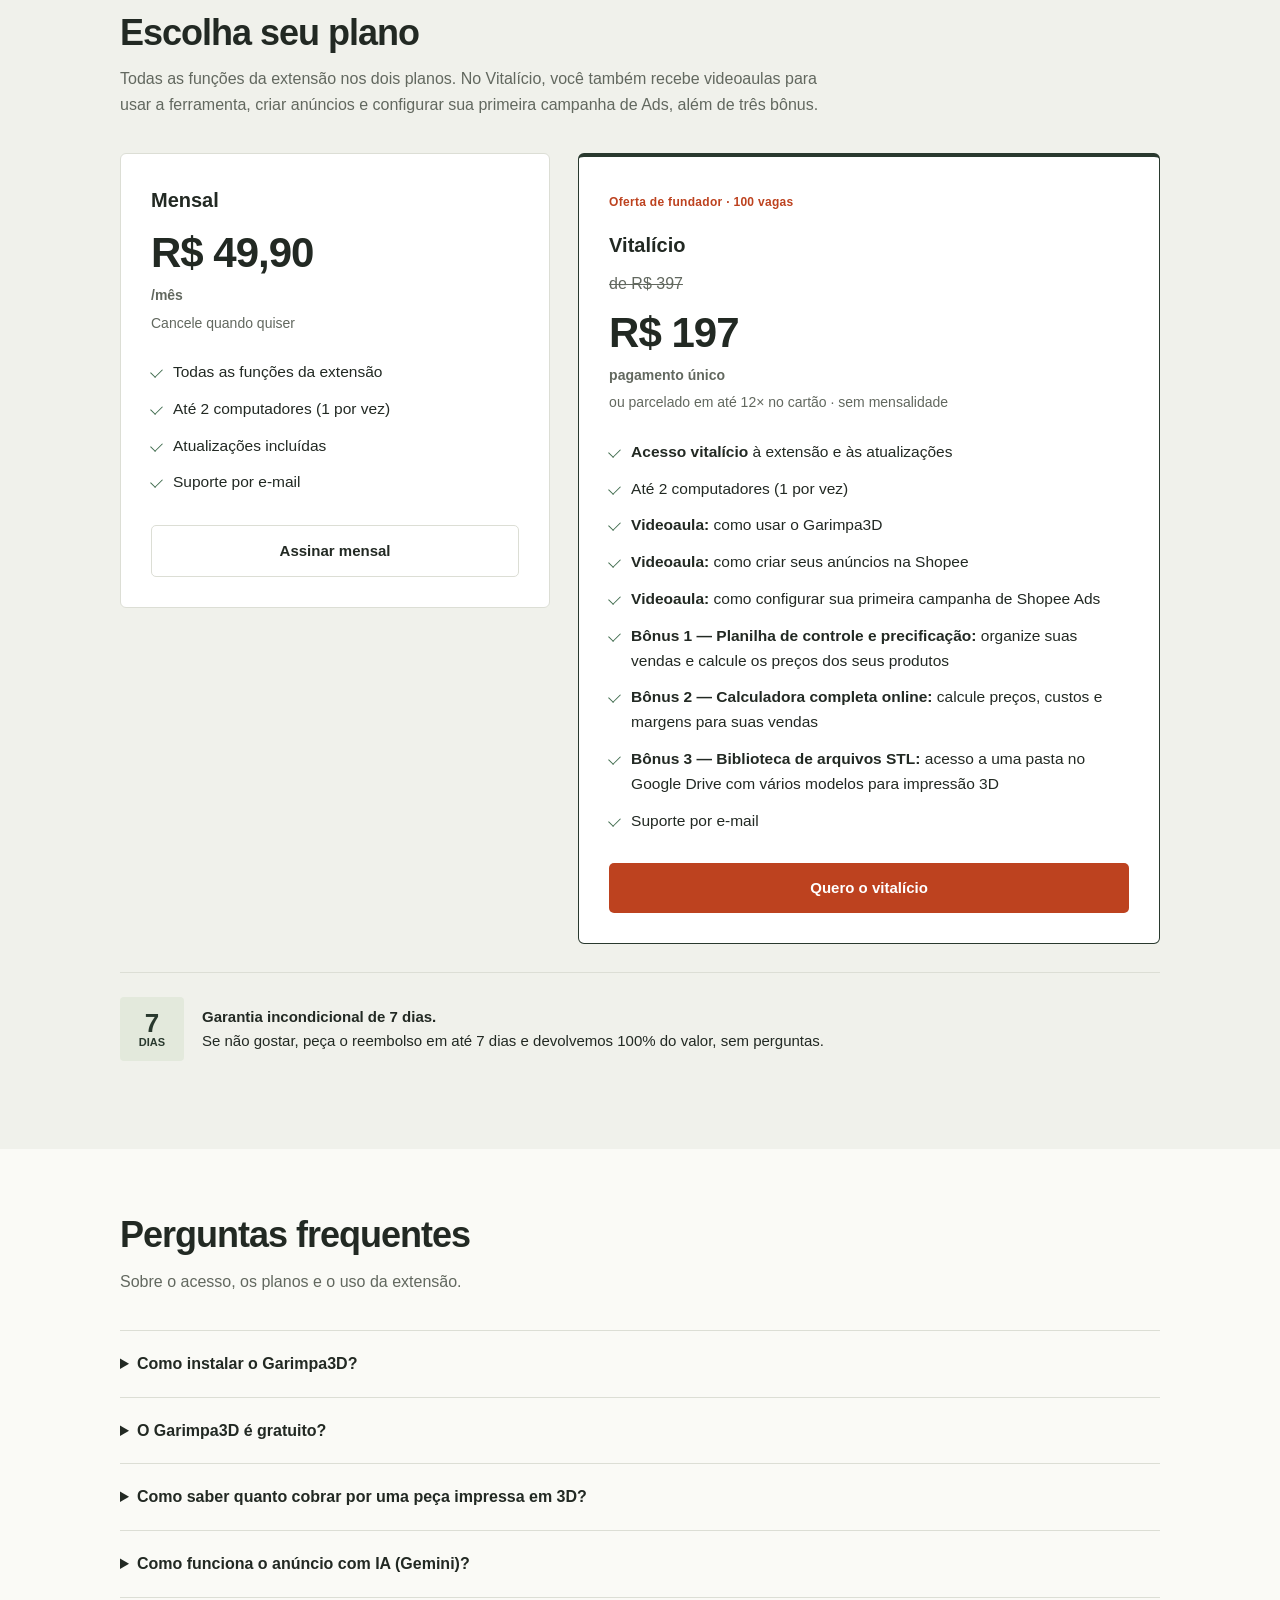
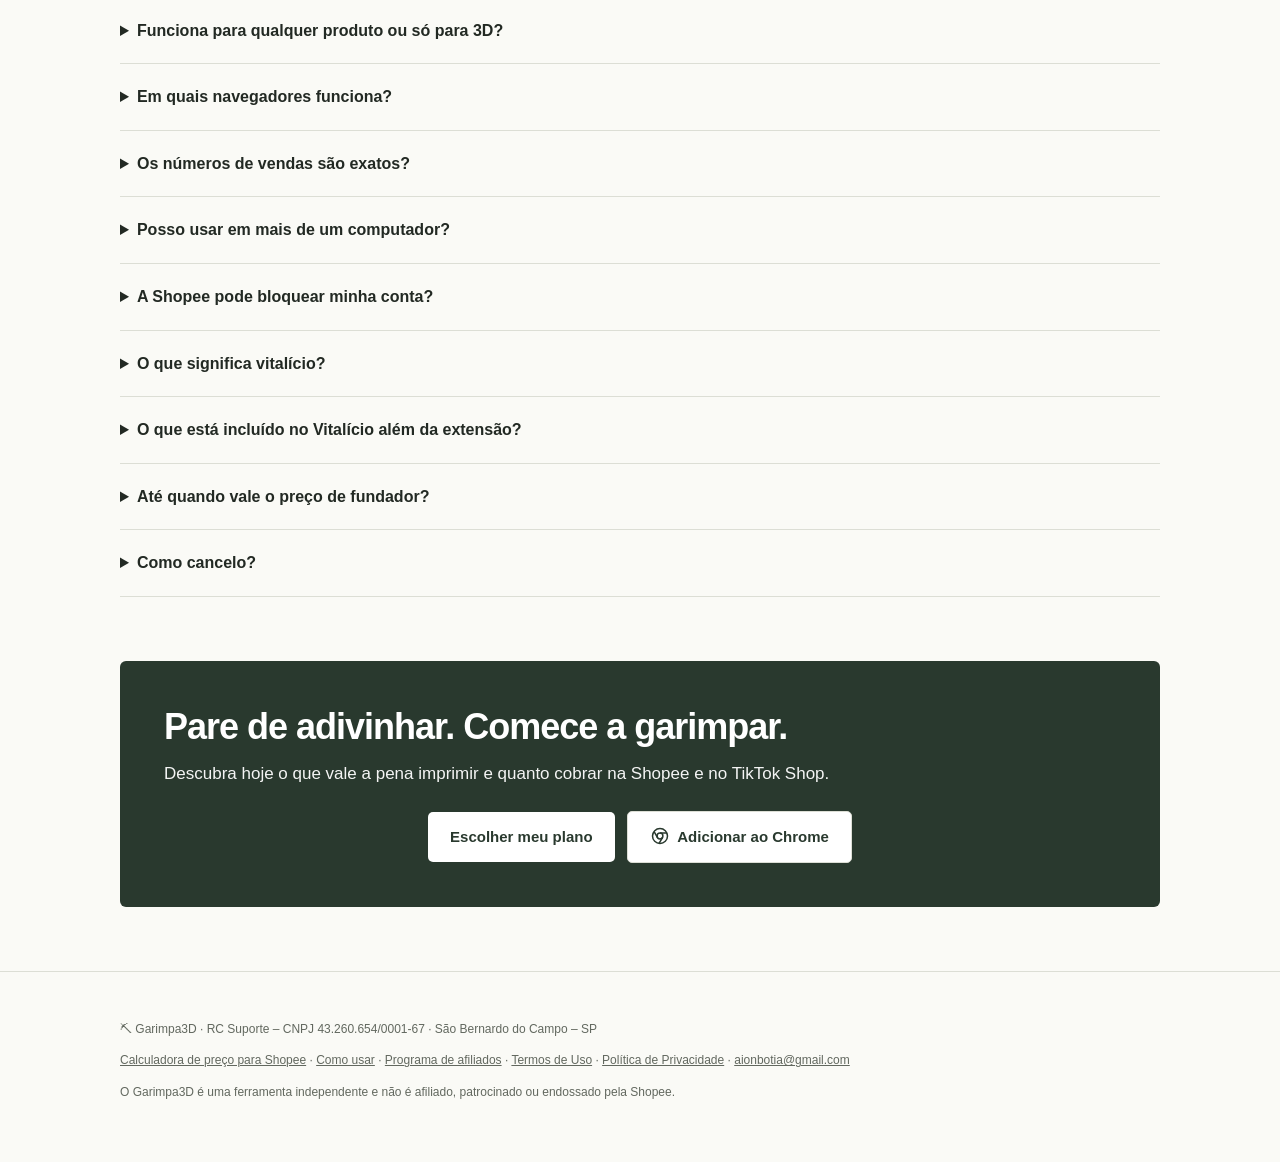
==== commit 7e3732a3: "Site: pagina Como usar, link no rodape e rewrites do Vercel" ====
--- a/index.html
+++ b/index.html
@@ -1,6 +1,20 @@
 <!doctype html>
 <html lang="pt-BR">
 <head>
+  <!-- Meta Pixel -->
+  <script>
+  !function(f,b,e,v,n,t,s){if(f.fbq)return;n=f.fbq=function(){n.callMethod?
+  n.callMethod.apply(n,arguments):n.queue.push(arguments)};if(!f._fbq)f._fbq=n;
+  n.push=n;n.loaded=!0;n.version='2.0';n.queue=[];t=b.createElement(e);t.async=!0;
+  t.src=v;s=b.getElementsByTagName(e)[0];s.parentNode.insertBefore(t,s)}(window,
+  document,'script','https://connect.facebook.net/en_US/fbevents.js');
+  fbq('init','2542213162965315');
+  fbq('track','PageView');
+  </script>
+  <noscript><img height="1" width="1" style="display:none" alt=""
+  src="https://www.facebook.com/tr?id=2542213162965315&ev=PageView&noscript=1"></noscript>
+  <!-- Fim Meta Pixel -->
+
   <meta charset="utf-8">
   <meta name="viewport" content="width=device-width, initial-scale=1">
   <title>Garimpa3D – Extensão Shopee para quem vende impressão 3D</title>
@@ -457,5 +471,19 @@
   // Quem pede menos movimento não vê o vídeo tocar sozinho.
   if (matchMedia('(prefers-reduced-motion: reduce)').matches) document.querySelectorAll('video[autoplay]').forEach(v => { v.removeAttribute('autoplay'); v.pause(); });
 </script>
+
+<!-- Meta Pixel: InitiateCheckout ao clicar nos planos -->
+<script>
+document.addEventListener('click', function (e) {
+  var a = e.target && e.target.closest ? e.target.closest('a[href*="pay.kiwify.com.br"]') : null;
+  if (!a || typeof fbq !== 'function') return;
+  var vitalicio = a.href.indexOf('8T07aas') > -1;
+  fbq('track', 'InitiateCheckout', {
+    content_name: vitalicio ? 'Garimpa3D Vitalicio' : 'Garimpa3D Mensal',
+    value: vitalicio ? 197.00 : 49.90,
+    currency: 'BRL'
+  });
+});
+</script>
 </body>
 </html>
